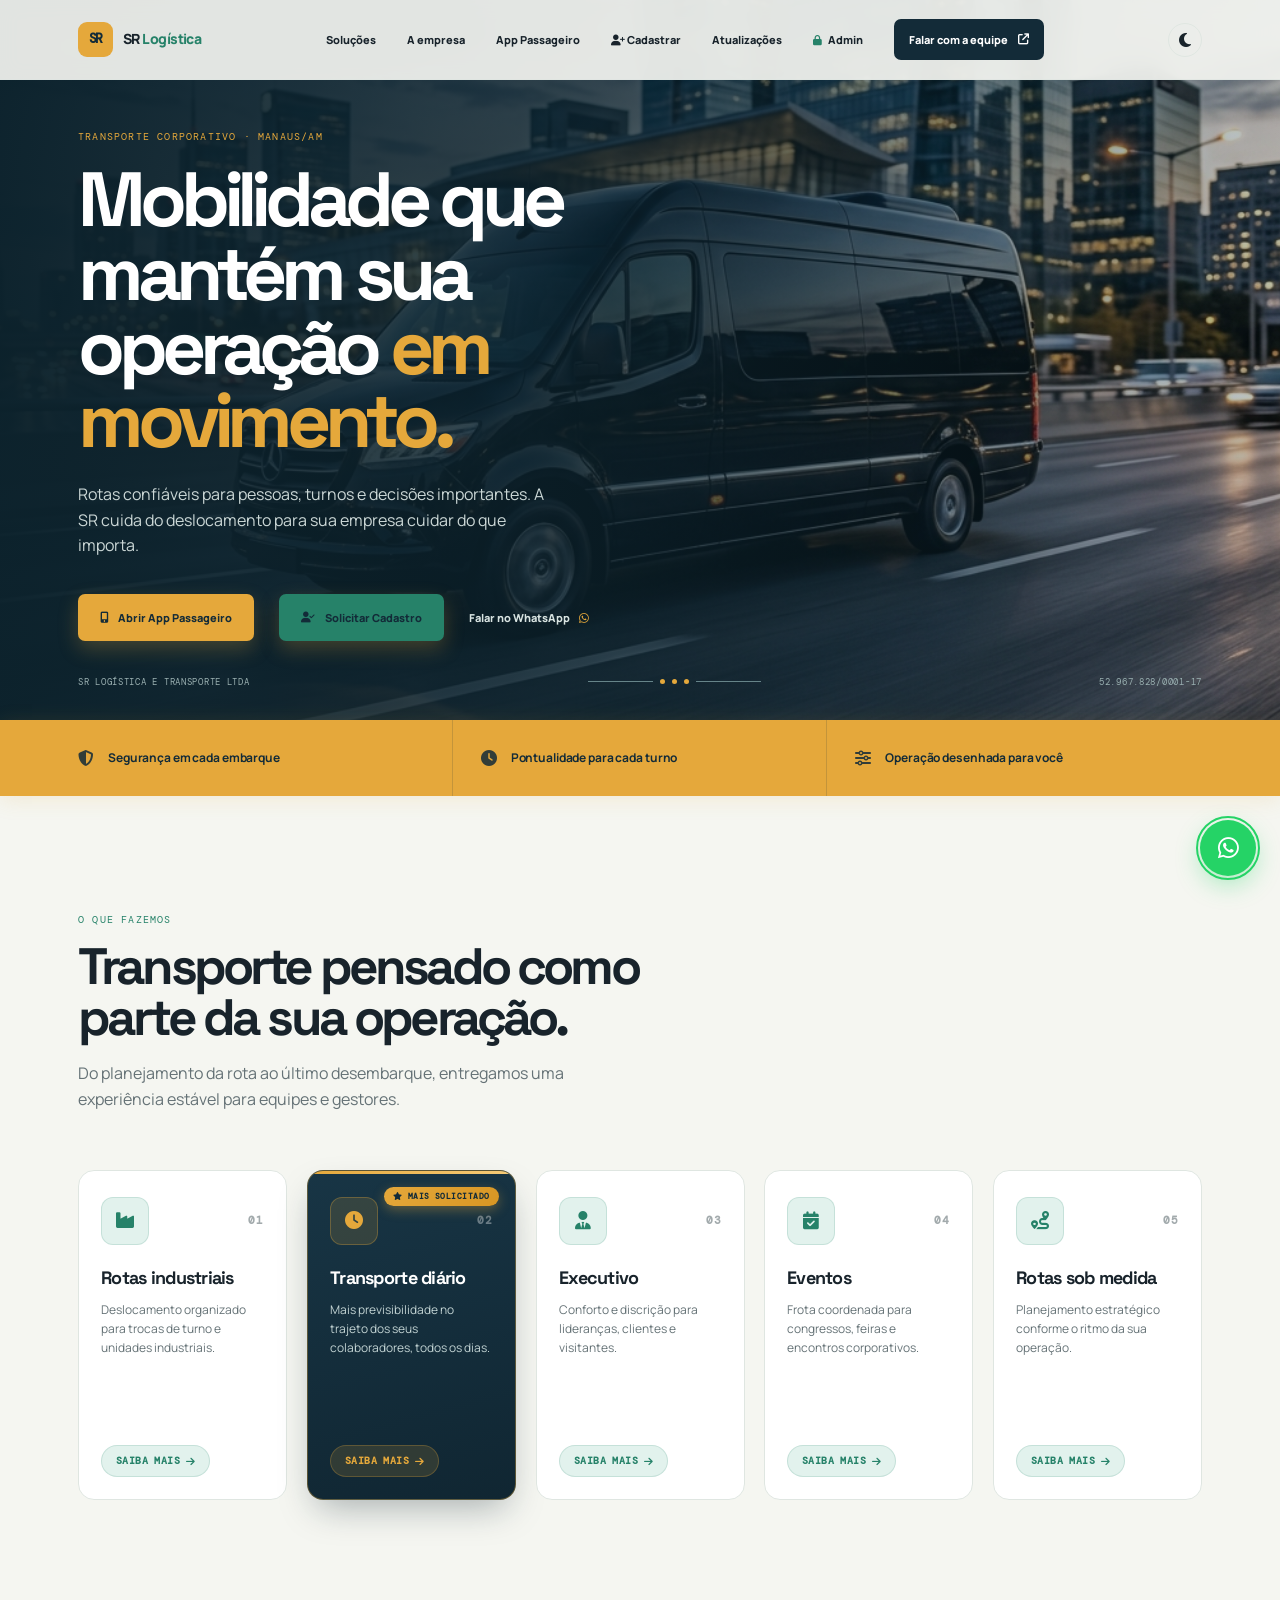
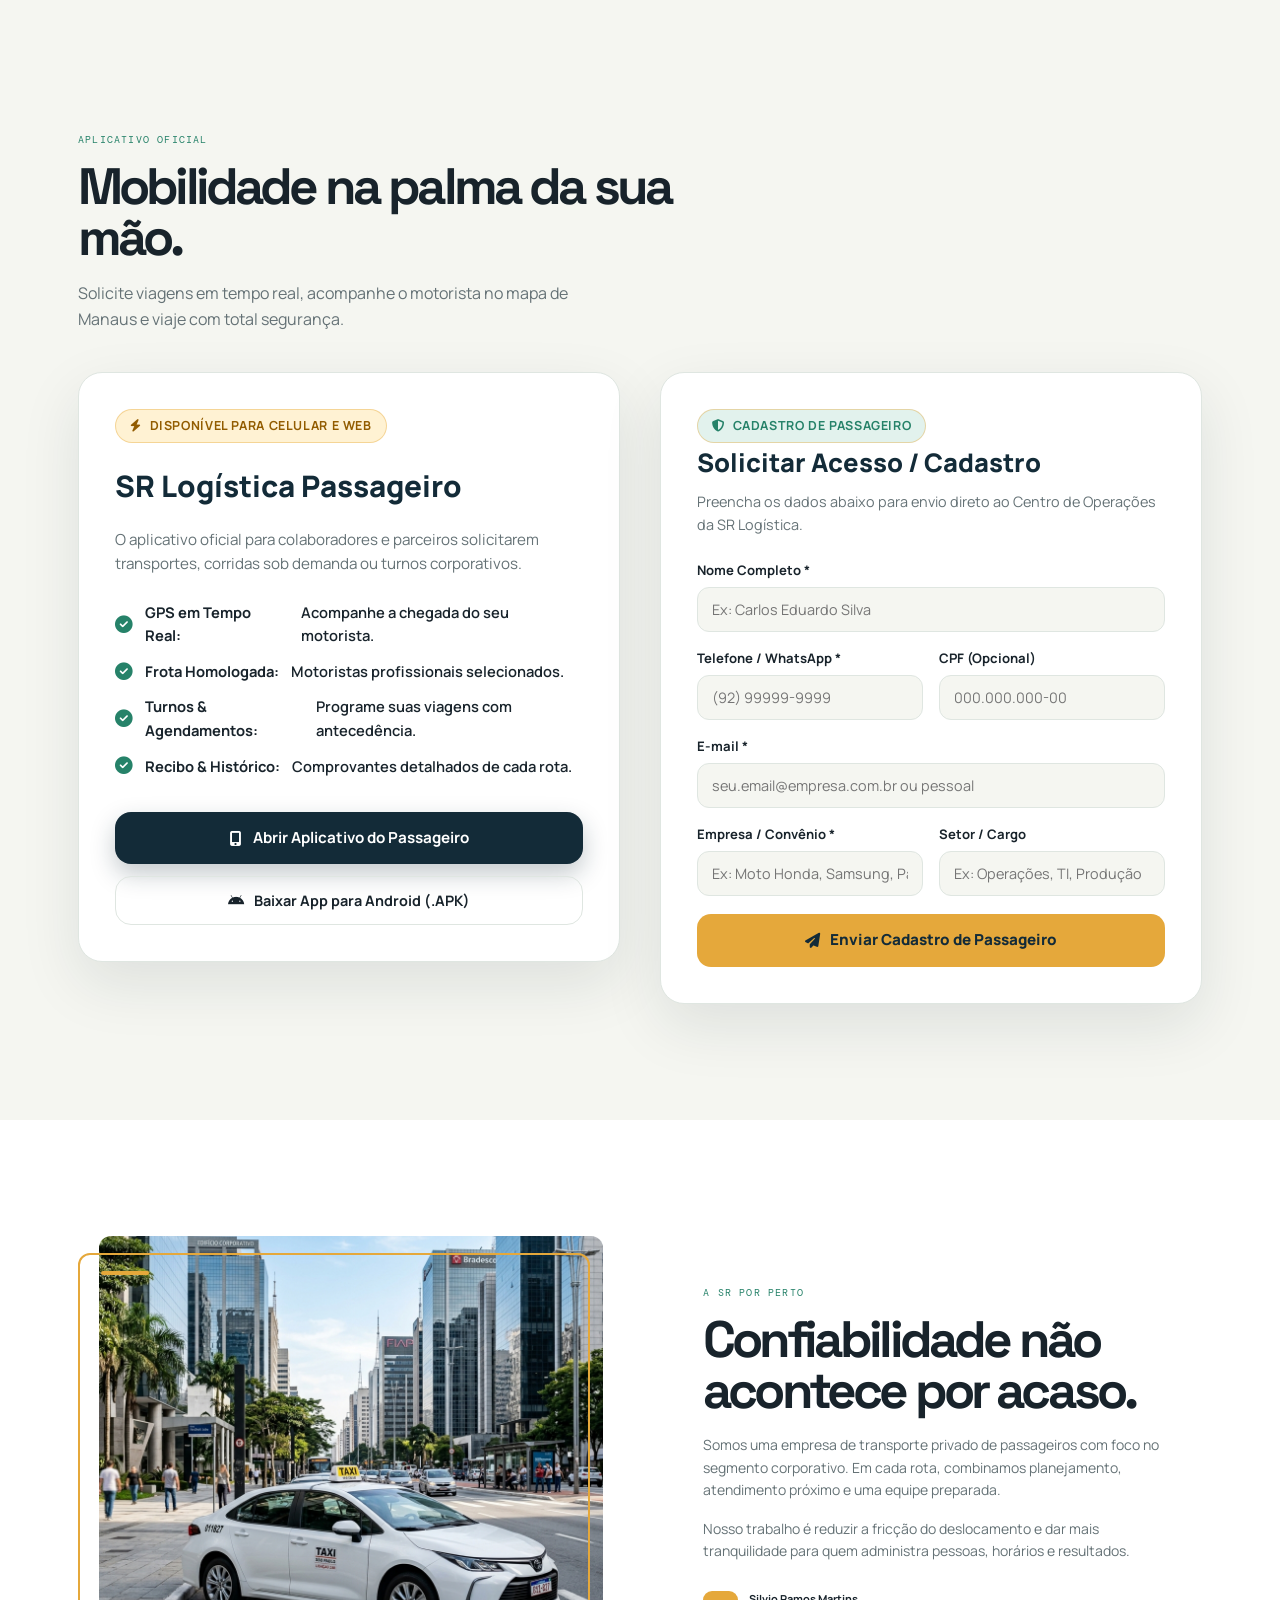
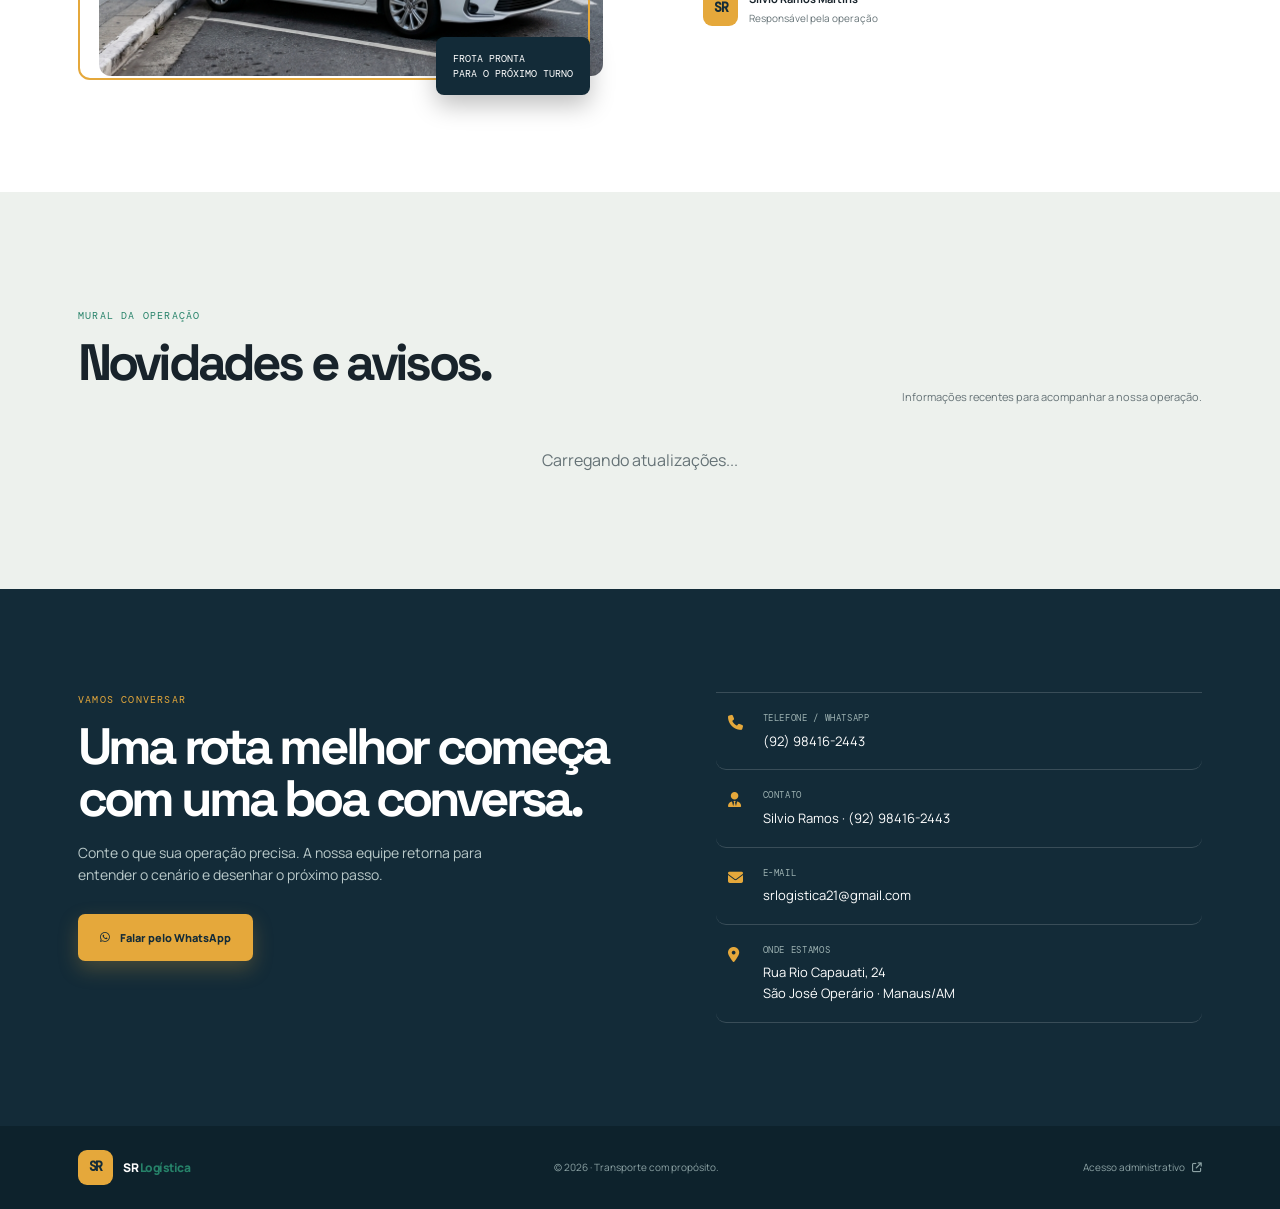
==== index.html @ ef28a261 "feat: adicionar secao de app do passageiro e salvar cadastros no Supabase" ====
<!DOCTYPE html>
<html lang="pt-BR">
<head>
    <meta charset="UTF-8">
    <meta name="viewport" content="width=device-width, initial-scale=1.0">
    <meta name="description" content="SR Logística e Transporte: mobilidade corporativa segura, pontual e sob medida em Manaus.">
    <title>SR Logística | Mobilidade que mantém sua operação em movimento</title>
    <link rel="preconnect" href="https://fonts.googleapis.com">
    <link rel="preconnect" href="https://fonts.gstatic.com" crossorigin>
    <link href="https://fonts.googleapis.com/css2?family=DM+Mono:wght@400;500&family=Manrope:wght@400;500;600;700;800&family=Space+Grotesk:wght@500;600;700&display=swap" rel="stylesheet">
    <link rel="stylesheet" href="https://cdnjs.cloudflare.com/ajax/libs/font-awesome/6.4.0/css/all.min.css">
    <link rel="stylesheet" href="style.css">
</head>
<body>
    <nav class="navbar" aria-label="Navegação principal">
        <div class="container nav-container">
            <a class="logo" href="#inicio" aria-label="SR Logística, início"><span class="brand-mark">SR</span><span>SR <em>Logística</em></span></a>
            <div class="nav-links" id="nav-links">
                <a href="#solucoes">Soluções</a>
                <a href="#empresa">A empresa</a>
                <a href="#app-passageiro">App Passageiro</a>
                <a href="#cadastro-passageiro" class="highlight-link"><i class="fas fa-user-plus"></i> Cadastrar</a>
                <a href="#novidades">Atualizações</a>
                <a href="admin.html" class="admin-link"><i class="fas fa-lock"></i> Admin</a>
                <a href="#contato" class="nav-cta">Falar com a equipe <i class="fas fa-arrow-up-right-from-square"></i></a>
            </div>
            <div class="nav-tools"><button id="theme-toggle" class="theme-toggle" type="button" aria-label="Ativar modo escuro" title="Alternar modo claro e escuro"><i class="fas fa-moon"></i></button><button class="nav-toggle" id="nav-toggle" aria-label="Abrir menu" aria-expanded="false"><i class="fas fa-bars"></i></button></div>
        </div>
    </nav>

    <main id="inicio">
        <section class="hero">
            <div class="hero-image"></div><div class="hero-shade"></div>
            <div class="container hero-content">
                <div class="hero-copy reveal">
                    <span class="eyebrow light">Transporte corporativo · Manaus/AM</span>
                    <h1>Mobilidade que mantém sua operação <i>em movimento.</i></h1>
                    <p>Rotas confiáveis para pessoas, turnos e decisões importantes. A SR cuida do deslocamento para sua empresa cuidar do que importa.</p>
                    <div class="hero-actions">
                        <a class="btn btn-primary" href="https://srlogpassageiro.vercel.app" target="_blank"><i class="fas fa-mobile-screen-button"></i> Abrir App Passageiro</a>
                        <a class="btn btn-primary" style="background:#268269;" href="#cadastro-passageiro"><i class="fas fa-user-check"></i> Solicitar Cadastro</a>
                        <a class="hero-text-link" href="https://wa.me/5592984162443" target="_blank">Falar no WhatsApp <i class="fab fa-whatsapp"></i></a>
                    </div>
                </div>
                <div class="hero-foot"><span>SR LOGÍSTICA E TRANSPORTE LTDA</span><span class="route-line"><i></i><i></i><i></i></span><span>52.967.828/0001-17</span></div>
            </div>
        </section>

        <section class="signal-strip">
            <div class="container signal-grid">
                <div class="signal-item"><i class="fas fa-shield-halved"></i> <strong>Segurança em cada embarque</strong></div>
                <div class="signal-item"><i class="fas fa-clock"></i> <strong>Pontualidade para cada turno</strong></div>
                <div class="signal-item"><i class="fas fa-sliders"></i> <strong>Operação desenhada para você</strong></div>
            </div>
        </section>

        <section id="solucoes" class="section solutions-section">
            <div class="container">
                <div class="section-heading reveal">
                    <span class="eyebrow">O que fazemos</span>
                    <h2>Transporte pensado como parte da sua operação.</h2>
                    <p>Do planejamento da rota ao último desembarque, entregamos uma experiência estável para equipes e gestores.</p>
                </div>
                <div class="solutions-grid">
                    <article class="solution-card reveal">
                        <div class="card-glow"></div>
                        <div class="card-header-icon">
                            <div class="icon-bubble"><i class="fas fa-industry"></i></div>
                            <span class="card-index">01</span>
                        </div>
                        <h3>Rotas industriais</h3>
                        <p>Deslocamento organizado para trocas de turno e unidades industriais.</p>
                        <a href="#contato" aria-label="Saiba mais sobre rotas industriais" class="card-action-btn">
                            <span>Saiba mais</span> <i class="fas fa-arrow-right"></i>
                        </a>
                    </article>

                    <article class="solution-card featured reveal">
                        <div class="card-glow"></div>
                        <span class="featured-badge"><i class="fas fa-star"></i> Mais Solicitado</span>
                        <div class="card-header-icon">
                            <div class="icon-bubble"><i class="fas fa-clock"></i></div>
                            <span class="card-index">02</span>
                        </div>
                        <h3>Transporte diário</h3>
                        <p>Mais previsibilidade no trajeto dos seus colaboradores, todos os dias.</p>
                        <a href="#contato" aria-label="Saiba mais sobre transporte diário" class="card-action-btn">
                            <span>Saiba mais</span> <i class="fas fa-arrow-right"></i>
                        </a>
                    </article>

                    <article class="solution-card reveal">
                        <div class="card-glow"></div>
                        <div class="card-header-icon">
                            <div class="icon-bubble"><i class="fas fa-user-tie"></i></div>
                            <span class="card-index">03</span>
                        </div>
                        <h3>Executivo</h3>
                        <p>Conforto e discrição para lideranças, clientes e visitantes.</p>
                        <a href="#contato" aria-label="Saiba mais sobre transporte executivo" class="card-action-btn">
                            <span>Saiba mais</span> <i class="fas fa-arrow-right"></i>
                        </a>
                    </article>

                    <article class="solution-card reveal">
                        <div class="card-glow"></div>
                        <div class="card-header-icon">
                            <div class="icon-bubble"><i class="fas fa-calendar-check"></i></div>
                            <span class="card-index">04</span>
                        </div>
                        <h3>Eventos</h3>
                        <p>Frota coordenada para congressos, feiras e encontros corporativos.</p>
                        <a href="#contato" aria-label="Saiba mais sobre transporte para eventos" class="card-action-btn">
                            <span>Saiba mais</span> <i class="fas fa-arrow-right"></i>
                        </a>
                    </article>

                    <article class="solution-card reveal">
                        <div class="card-glow"></div>
                        <div class="card-header-icon">
                            <div class="icon-bubble"><i class="fas fa-route"></i></div>
                            <span class="card-index">05</span>
                        </div>
                        <h3>Rotas sob medida</h3>
                        <p>Planejamento estratégico conforme o ritmo da sua operação.</p>
                        <a href="#contato" aria-label="Saiba mais sobre rotas sob medida" class="card-action-btn">
                            <span>Saiba mais</span> <i class="fas fa-arrow-right"></i>
                        </a>
                    </article>
                </div>
            </div>
        </section>

        <!-- Seção App do Passageiro & Cadastro de Usuários -->
        <section id="app-passageiro" class="section app-section">
            <div class="container">
                <div class="section-heading reveal">
                    <span class="eyebrow">Aplicativo Oficial</span>
                    <h2>Mobilidade na palma da sua mão.</h2>
                    <p>Solicite viagens em tempo real, acompanhe o motorista no mapa de Manaus e viaje com total segurança.</p>
                </div>

                <div class="app-grid">
                    <!-- Card de Informações e Download -->
                    <div class="app-info-card reveal">
                        <span class="app-badge-tag"><i class="fas fa-bolt"></i> Disponível para Celular e Web</span>
                        <h3>SR Logística Passageiro</h3>
                        <p>O aplicativo oficial para colaboradores e parceiros solicitarem transportes, corridas sob demanda ou turnos corporativos.</p>
                        
                        <ul class="app-features-list">
                            <li><i class="fas fa-circle-check"></i> <strong>GPS em Tempo Real:</strong> Acompanhe a chegada do seu motorista.</li>
                            <li><i class="fas fa-circle-check"></i> <strong>Frota Homologada:</strong> Motoristas profissionais selecionados.</li>
                            <li><i class="fas fa-circle-check"></i> <strong>Turnos & Agendamentos:</strong> Programe suas viagens com antecedência.</li>
                            <li><i class="fas fa-circle-check"></i> <strong>Recibo & Histórico:</strong> Comprovantes detalhados de cada rota.</li>
                        </ul>

                        <div class="app-buttons-group">
                            <a href="https://srlogpassageiro.vercel.app" target="_blank" class="btn-app-main">
                                <i class="fas fa-mobile-screen-button"></i> Abrir Aplicativo do Passageiro
                            </a>
                            <a href="https://srlogpassageiro.vercel.app/sr-passageiro.apk" class="btn-app-outline">
                                <i class="fab fa-android"></i> Baixar App para Android (.APK)
                            </a>
                        </div>
                    </div>

                    <!-- Card de Formulário de Cadastro de Passageiro -->
                    <div id="cadastro-passageiro" class="pass-form-card reveal">
                        <div class="pass-form-header">
                            <span class="app-badge-tag" style="background:var(--green-soft); color:var(--green);"><i class="fas fa-shield-halved"></i> Cadastro de Passageiro</span>
                            <h3>Solicitar Acesso / Cadastro</h3>
                            <p>Preencha os dados abaixo para envio direto ao Centro de Operações da SR Logística.</p>
                        </div>

                        <form id="passenger-register-form">
                            <div class="form-grid">
                                <div class="form-group full-width">
                                    <label for="pass-nome">Nome Completo *</label>
                                    <input type="text" id="pass-nome" required placeholder="Ex: Carlos Eduardo Silva">
                                </div>

                                <div class="form-group">
                                    <label for="pass-telefone">Telefone / WhatsApp *</label>
                                    <input type="tel" id="pass-telefone" required placeholder="(92) 99999-9999">
                                </div>

                                <div class="form-group">
                                    <label for="pass-cpf">CPF (Opcional)</label>
                                    <input type="text" id="pass-cpf" placeholder="000.000.000-00">
                                </div>

                                <div class="form-group full-width">
                                    <label for="pass-email">E-mail *</label>
                                    <input type="email" id="pass-email" required placeholder="seu.email@empresa.com.br ou pessoal">
                                </div>

                                <div class="form-group">
                                    <label for="pass-empresa">Empresa / Convênio *</label>
                                    <input type="text" id="pass-empresa" required placeholder="Ex: Moto Honda, Samsung, Particular">
                                </div>

                                <div class="form-group">
                                    <label for="pass-setor">Setor / Cargo</label>
                                    <input type="text" id="pass-setor" placeholder="Ex: Operações, TI, Produção">
                                </div>
                            </div>

                            <button type="submit" id="btn-pass-submit" class="btn-submit-pass">
                                <i class="fas fa-paper-plane"></i> Enviar Cadastro de Passageiro
                            </button>

                            <div id="pass-form-feedback" class="pass-feedback"></div>
                        </form>
                    </div>
                </div>
            </div>
        </section>

        <section id="empresa" class="section company-section"><div class="container company-grid"><div class="company-visual reveal"><img src="assets/img/sobre_taxi.png" alt="Veículo da SR Logística preparado para transporte corporativo"><span class="visual-label">Frota pronta<br>para o próximo turno</span><div class="visual-rule"></div></div><div class="company-copy reveal"><span class="eyebrow">A SR por perto</span><h2>Confiabilidade não acontece por acaso.</h2><p>Somos uma empresa de transporte privado de passageiros com foco no segmento corporativo. Em cada rota, combinamos planejamento, atendimento próximo e uma equipe preparada.</p><p>Nosso trabalho é reduzir a fricção do deslocamento e dar mais tranquilidade para quem administra pessoas, horários e resultados.</p><div class="company-signature"><span class="brand-mark">SR</span><span><strong>Silvio Ramos Martins</strong><small>Responsável pela operação</small></span></div></div></div></section>

        <section id="novidades" class="section updates-section"><div class="container"><div class="section-heading compact reveal"><div><span class="eyebrow">Mural da operação</span><h2>Novidades e avisos.</h2></div><p>Informações recentes para acompanhar a nossa operação.</p></div><div id="posts-feed" class="posts-grid"><p class="loading-text">Carregando atualizações...</p></div></div></section>

        <section id="contato" class="contact-section"><div class="container contact-grid"><div class="contact-copy reveal"><span class="eyebrow light">Vamos conversar</span><h2>Uma rota melhor começa com uma boa conversa.</h2><p>Conte o que sua operação precisa. A nossa equipe retorna para entender o cenário e desenhar o próximo passo.</p><a class="btn btn-primary" href="https://wa.me/5592984162443" target="_blank"><i class="fab fa-whatsapp"></i> Falar pelo WhatsApp</a></div><div class="contact-details reveal"><div class="detail-row"><i class="fas fa-phone"></i><div><span>Telefone / WhatsApp</span><a href="tel:+5592984162443">(92) 98416-2443</a></div></div><div class="detail-row"><i class="fas fa-user-tie"></i><div><span>Contato</span><a href="https://wa.me/5592984162443" target="_blank">Silvio Ramos · (92) 98416-2443</a></div></div><div class="detail-row"><i class="fas fa-envelope"></i><div><span>E-mail</span><a href="mailto:srlogistica21@gmail.com">srlogistica21@gmail.com</a></div></div><div class="detail-row"><i class="fas fa-location-dot"></i><div><span>Onde estamos</span><p>Rua Rio Capauati, 24<br>São José Operário · Manaus/AM</p></div></div></div></div></section>
    </main>
    <footer><div class="container footer-inner"><a class="logo" href="#inicio"><span class="brand-mark">SR</span><span>SR <em>Logística</em></span></a><span>© 2026 · Transporte com propósito.</span><a href="admin.html">Acesso administrativo <i class="fas fa-arrow-up-right-from-square"></i></a></div></footer>

    <div id="promo-modal" class="modal-overlay hidden" role="dialog" aria-modal="true" aria-labelledby="modal-title"><div class="modal-content"><button id="close-modal" class="close-modal" aria-label="Fechar aviso"><i class="fas fa-xmark"></i></button><span id="modal-badge" class="post-badge">AVISO</span><img id="modal-image" src="" alt="" class="hidden"><h2 id="modal-title">Atualização</h2><p id="modal-text"></p><a class="btn btn-primary" href="https://wa.me/5592984162443" target="_blank"><i class="fab fa-whatsapp"></i> Falar com a equipe</a></div></div>
    <a class="whatsapp-float" href="https://wa.me/5592984162443" target="_blank" aria-label="Falar conosco no WhatsApp"><i class="fab fa-whatsapp"></i></a>
    <script src="https://cdn.jsdelivr.net/npm/@supabase/supabase-js@2"></script>
    <script src="supabase-config.js"></script>
    <script src="script.js"></script>
</body>
</html>
---- style.css ----
:root {
  --ink: #18232b;
  --muted: #657276;
  --navy: #132b38;
  --navy-2: #204352;
  --paper: #f5f6f1;
  --white: #ffffff;
  --line: #dfe6e1;
  --amber: #e5a83b;
  --amber-soft: #fff2d3;
  --green: #268269;
  --green-soft: #e2f2ed;
  --nav-bg: rgba(245, 246, 241, 0.92);
  --nav-border: rgba(223, 230, 225, 0.7);
  --updates-bg: #edf1ed;
  --shadow: 0 22px 60px rgba(20, 42, 52, 0.1);
  --ease: cubic-bezier(0.16, 1, 0.3, 1);
}

body.dark-mode {
  --ink: #edf3ee;
  --muted: #a4b7b4;
  --navy: #132b38;
  --navy-2: #204352;
  --paper: #0c1b22;
  --white: #142a34;
  --line: #22424e;
  --amber: #e5a83b;
  --amber-soft: #382d16;
  --green: #3ec7a2;
  --green-soft: #19443c;
  --nav-bg: rgba(12, 27, 34, 0.94);
  --nav-border: rgba(34, 66, 78, 0.7);
  --updates-bg: #09151b;
  --shadow: 0 22px 60px rgba(0, 0, 0, 0.4);
}

* {
  box-sizing: border-box;
  margin: 0;
  padding: 0;
}

html {
  scroll-behavior: smooth;
}

body {
  background: var(--paper);
  color: var(--ink);
  font-family: 'Manrope', sans-serif;
  line-height: 1.6;
  overflow-x: hidden;
  transition: background-color 0.3s var(--ease), color 0.3s var(--ease);
}

a {
  color: inherit;
  text-decoration: none;
}

button {
  font: inherit;
  cursor: pointer;
}

:focus-visible {
  outline: 3px solid rgba(229, 168, 59, 0.75);
  outline-offset: 4px;
}

.container {
  margin: auto;
  max-width: 1180px;
  padding: 0 28px;
  width: 100%;
}

.brand-mark {
  align-items: center;
  background: var(--amber);
  border-radius: 9px;
  color: #132b38;
  display: inline-flex;
  font-family: 'DM Mono', monospace;
  font-size: 13px;
  font-weight: 700;
  height: 35px;
  justify-content: center;
  letter-spacing: -0.1em;
  width: 35px;
  transition: transform 0.3s var(--ease);
}

.logo:hover .brand-mark {
  transform: rotate(-6deg) scale(1.05);
}

.logo {
  align-items: center;
  color: var(--ink);
  display: inline-flex;
  font-size: 14px;
  font-weight: 800;
  gap: 10px;
  letter-spacing: -0.04em;
  transition: color 0.2s;
}

.logo em {
  color: var(--green);
  font-style: normal;
  transition: color 0.2s;
}

.eyebrow {
  color: var(--green);
  display: block;
  font-family: 'DM Mono', monospace;
  font-size: 10px;
  letter-spacing: 0.12em;
  text-transform: uppercase;
  transition: color 0.2s;
}

.eyebrow.light {
  color: var(--amber);
}

/* Navbar */
.navbar {
  background: var(--nav-bg);
  border-bottom: 1px solid var(--nav-border);
  position: absolute;
  top: 0;
  width: 100%;
  z-index: 5;
  backdrop-filter: blur(10px);
  -webkit-backdrop-filter: blur(10px);
  transition: background-color 0.3s var(--ease), border-color 0.3s var(--ease);
}

.nav-container {
  align-items: center;
  display: flex;
  height: 79px;
  justify-content: space-between;
}

.nav-links {
  align-items: center;
  display: flex;
  gap: 31px;
}

.nav-links > a {
  color: var(--ink);
  font-size: 11px;
  font-weight: 800;
  position: relative;
  transition: color 0.2s;
}

.nav-links > a:not(.nav-cta)::after {
  content: '';
  position: absolute;
  bottom: -4px;
  left: 0;
  width: 0;
  height: 2px;
  background: var(--green);
  transition: width 0.25s var(--ease);
}

.nav-links > a:not(.nav-cta):hover::after {
  width: 100%;
}

.nav-links > a:not(.nav-cta):hover {
  color: var(--green);
}

.admin-link {
  align-items: center;
  display: inline-flex;
  gap: 6px;
}

.admin-link i {
  color: var(--green);
  font-size: 10px;
  transition: transform 0.2s;
}

.admin-link:hover i {
  transform: scale(1.2);
}

.nav-cta {
  align-items: center;
  background: var(--navy);
  border-radius: 7px;
  color: #ffffff !important;
  display: inline-flex;
  gap: 10px;
  padding: 12px 15px;
  transition: background-color 0.25s, transform 0.25s var(--ease), box-shadow 0.25s;
}

body.dark-mode .nav-cta {
  background: var(--navy-2);
}

.nav-cta:hover {
  background: var(--green) !important;
  transform: translateY(-2px);
  box-shadow: 0 6px 18px rgba(38, 130, 105, 0.3);
}

.nav-tools {
  align-items: center;
  display: flex;
  gap: 12px;
}

.theme-toggle {
  align-items: center;
  background: transparent;
  border: 1px solid var(--line);
  border-radius: 50%;
  color: var(--ink);
  display: inline-flex;
  height: 34px;
  justify-content: center;
  width: 34px;
  transition: border-color 0.2s, color 0.2s, background-color 0.2s, transform 0.3s var(--ease);
}

.theme-toggle:hover {
  border-color: var(--amber);
  color: var(--amber);
  transform: rotate(20deg) scale(1.08);
}

.nav-toggle {
  background: none;
  border: 0;
  color: var(--ink);
  display: none;
  font-size: 18px;
}

/* Hero */
.hero {
  background: var(--navy);
  color: white;
  min-height: 720px;
  overflow: hidden;
  position: relative;
}

.hero-image {
  background: url('assets/img/hero.png') center/cover no-repeat;
  inset: 0;
  opacity: 0.85;
  position: absolute;
  transform: scale(1.02);
  transition: transform 7s ease-out;
}

.hero:hover .hero-image {
  transform: scale(1.05);
}

.hero-shade {
  background: linear-gradient(90deg, rgba(12, 34, 44, 0.98) 0%, rgba(12, 34, 44, 0.78) 43%, rgba(12, 34, 44, 0.13) 100%);
  inset: 0;
  position: absolute;
}

.hero-content {
  display: flex;
  flex-direction: column;
  height: 720px;
  justify-content: center;
  position: relative;
  z-index: 1;
}

.hero-copy {
  max-width: 635px;
  padding-top: 50px;
}

.hero h1 {
  font-family: 'Space Grotesk', sans-serif;
  font-size: clamp(3.25rem, 6vw, 5.55rem);
  letter-spacing: -0.08em;
  line-height: 0.96;
  margin: 18px 0 24px;
}

.hero h1 i {
  color: var(--amber);
  font-style: normal;
}

.hero p {
  color: #cbd7d6;
  font-size: 16px;
  max-width: 470px;
}

.hero-actions {
  align-items: center;
  display: flex;
  gap: 25px;
  margin-top: 35px;
}

.btn {
  align-items: center;
  border: 0;
  border-radius: 7px;
  display: inline-flex;
  font-size: 11px;
  font-weight: 800;
  gap: 10px;
  justify-content: center;
  min-height: 47px;
  padding: 0 22px;
  position: relative;
  overflow: hidden;
  transition: transform 0.25s var(--ease), background-color 0.25s, box-shadow 0.25s;
}

.btn:hover {
  transform: translateY(-3px);
}

.btn-primary {
  background: var(--amber);
  color: #132b38;
  box-shadow: 0 8px 20px rgba(229, 168, 59, 0.25);
}

.btn-primary:hover {
  background: #f1b64d;
  box-shadow: 0 12px 26px rgba(229, 168, 59, 0.4);
}

.hero-text-link {
  color: #d8e3e1;
  font-size: 11px;
  font-weight: 800;
  transition: color 0.2s, transform 0.2s;
}

.hero-text-link:hover {
  color: #ffffff;
  transform: translateY(-1px);
}

.hero-text-link i {
  color: var(--amber);
  margin-left: 7px;
  transition: transform 0.25s var(--ease);
}

.hero-text-link:hover i {
  transform: translateY(3px);
}

.hero-foot {
  align-items: center;
  bottom: 31px;
  color: #9ab0b1;
  display: flex;
  font-family: 'DM Mono', monospace;
  font-size: 9px;
  justify-content: space-between;
  left: 28px;
  letter-spacing: 0.08em;
  position: absolute;
  right: 28px;
}

.route-line {
  align-items: center;
  display: flex;
  gap: 7px;
  margin: 0 20px;
}

.route-line::before,
.route-line::after {
  background: #668489;
  content: '';
  height: 1px;
  width: 65px;
}

.route-line i {
  background: var(--amber);
  border-radius: 50%;
  height: 5px;
  width: 5px;
  animation: pulseDot 2s infinite ease-in-out;
}

.route-line i:nth-child(2) { animation-delay: 0.3s; }
.route-line i:nth-child(3) { animation-delay: 0.6s; }

@keyframes pulseDot {
  0%, 100% { transform: scale(1); opacity: 0.6; }
  50% { transform: scale(1.6); opacity: 1; }
}

/* Signal Strip */
.signal-strip {
  background: var(--amber);
  color: #132b38;
  box-shadow: 0 4px 20px rgba(229, 168, 59, 0.15);
  position: relative;
  z-index: 2;
}

.signal-grid {
  display: grid;
  grid-template-columns: repeat(3, 1fr);
}

.signal-item {
  align-items: center;
  border-right: 1px solid rgba(19, 43, 56, 0.16);
  display: flex;
  gap: 14px;
  min-height: 76px;
  padding: 0 28px;
  transition: transform 0.3s var(--ease);
}

.signal-item:first-child {
  padding-left: 0;
}

.signal-item:last-child {
  border: 0;
}

.signal-item i {
  font-size: 16px;
  opacity: 0.85;
  transition: transform 0.3s cubic-bezier(0.34, 1.56, 0.64, 1);
}

.signal-item:hover {
  transform: translateY(-2px);
}

.signal-item:hover i {
  transform: scale(1.25) rotate(-6deg);
}

.signal-item strong {
  font-size: 12px;
  letter-spacing: -0.01em;
}

/* Common Section */
.section {
  padding: 116px 0;
}

.section-heading {
  max-width: 670px;
}

.section-heading h2,
.company-copy h2,
.contact-copy h2 {
  color: var(--ink);
  font-family: 'Space Grotesk', sans-serif;
  font-size: clamp(2.2rem, 4vw, 3.45rem);
  letter-spacing: -0.075em;
  line-height: 1;
  margin: 13px 0 18px;
}

.section-heading p {
  color: var(--muted);
  max-width: 520px;
}

/* Solutions Grid & Cards */
.solutions-section {
  background: var(--paper);
  position: relative;
  transition: background-color 0.3s var(--ease);
}

.solutions-grid {
  display: grid;
  gap: 20px;
  grid-template-columns: repeat(5, 1fr);
  margin-top: 57px;
  perspective: 1200px;
}

.solution-card {
  background: var(--white);
  border: 1px solid var(--line);
  border-radius: 16px;
  display: flex;
  flex-direction: column;
  min-height: 330px;
  padding: 26px 22px 22px;
  position: relative;
  overflow: hidden;
  isolation: isolate;
  transition: transform 0.4s cubic-bezier(0.16, 1, 0.3, 1),
              box-shadow 0.4s cubic-bezier(0.16, 1, 0.3, 1),
              border-color 0.3s var(--ease),
              background-color 0.3s var(--ease);
  will-change: transform;
}

/* Dynamic Cursor Glow */
.card-glow {
  background: radial-gradient(400px circle at var(--mouse-x, 50%) var(--mouse-y, 50%), rgba(38, 130, 105, 0.12), transparent 60%);
  border-radius: inherit;
  inset: -1px;
  opacity: 0;
  pointer-events: none;
  position: absolute;
  transition: opacity 0.4s var(--ease);
  z-index: 0;
}

body.dark-mode .card-glow {
  background: radial-gradient(400px circle at var(--mouse-x, 50%) var(--mouse-y, 50%), rgba(62, 199, 162, 0.18), transparent 60%);
}

.solution-card:hover .card-glow {
  opacity: 1;
}

/* Card Top Accent Line */
.solution-card::before {
  background: linear-gradient(90deg, var(--green), var(--amber));
  content: '';
  height: 3px;
  left: 0;
  opacity: 0;
  position: absolute;
  right: 0;
  top: 0;
  transform: scaleX(0.4);
  transform-origin: left center;
  transition: opacity 0.35s var(--ease), transform 0.35s var(--ease);
  z-index: 2;
}

.solution-card:hover::before {
  opacity: 1;
  transform: scaleX(1);
}

/* Card Hover Elevation */
.solution-card:hover {
  border-color: rgba(38, 130, 105, 0.35);
  box-shadow: 0 22px 45px -12px rgba(19, 43, 56, 0.15), 0 0 0 1px rgba(38, 130, 105, 0.15);
  transform: translateY(-10px) scale(1.015);
}

body.dark-mode .solution-card:hover {
  border-color: rgba(62, 199, 162, 0.4);
  box-shadow: 0 24px 50px -10px rgba(0, 0, 0, 0.55), 0 0 0 1px rgba(62, 199, 162, 0.25);
}

/* Featured Card */
.solution-card.featured {
  background: linear-gradient(165deg, #183545 0%, #102632 100%);
  border-color: rgba(229, 168, 59, 0.35);
  box-shadow: 0 16px 36px -10px rgba(16, 38, 50, 0.35);
  color: white;
}

body.dark-mode .solution-card.featured {
  background: linear-gradient(165deg, #193848 0%, #0d212b 100%);
  border-color: rgba(229, 168, 59, 0.45);
}

.solution-card.featured::before {
  background: linear-gradient(90deg, var(--amber), #f6cb78);
  opacity: 1;
  transform: scaleX(1);
}

.solution-card.featured:hover {
  border-color: var(--amber);
  box-shadow: 0 26px 55px -10px rgba(0, 0, 0, 0.5), 0 0 20px rgba(229, 168, 59, 0.2);
  transform: translateY(-12px) scale(1.02);
}

/* Featured Badge */
.featured-badge {
  align-items: center;
  animation: badgeGlow 2.5s ease-in-out infinite alternate;
  background: linear-gradient(135deg, var(--amber) 0%, #d89623 100%);
  border-radius: 20px;
  box-shadow: 0 4px 12px rgba(229, 168, 59, 0.35);
  color: #132b38;
  display: inline-flex;
  font-family: 'DM Mono', monospace;
  font-size: 8px;
  font-weight: 700;
  gap: 5px;
  letter-spacing: 0.06em;
  padding: 3px 9px;
  position: absolute;
  right: 16px;
  text-transform: uppercase;
  top: 16px;
  z-index: 2;
}

@keyframes badgeGlow {
  0% { box-shadow: 0 3px 10px rgba(229, 168, 59, 0.25); }
  100% { box-shadow: 0 6px 18px rgba(229, 168, 59, 0.55); }
}

/* Card Header & Icon */
.card-header-icon {
  align-items: center;
  display: flex;
  justify-content: space-between;
  margin-bottom: 22px;
  position: relative;
  z-index: 1;
}

.icon-bubble {
  align-items: center;
  background: var(--green-soft);
  border: 1px solid rgba(38, 130, 105, 0.15);
  border-radius: 12px;
  color: var(--green);
  display: inline-flex;
  font-size: 18px;
  height: 48px;
  justify-content: center;
  transition: transform 0.4s cubic-bezier(0.34, 1.56, 0.64, 1), background-color 0.3s, color 0.3s, box-shadow 0.3s;
  width: 48px;
}

.solution-card:hover .icon-bubble {
  background: var(--green);
  box-shadow: 0 8px 20px rgba(38, 130, 105, 0.3);
  color: #ffffff;
  transform: translateY(-4px) scale(1.08) rotate(4deg);
}

.solution-card.featured .icon-bubble {
  background: rgba(229, 168, 59, 0.15);
  border-color: rgba(229, 168, 59, 0.3);
  color: var(--amber);
}

.solution-card.featured:hover .icon-bubble {
  background: var(--amber);
  box-shadow: 0 8px 22px rgba(229, 168, 59, 0.4);
  color: #132b38;
  transform: translateY(-4px) scale(1.08) rotate(-4deg);
}

.card-index {
  color: var(--muted);
  font-family: 'DM Mono', monospace;
  font-size: 11px;
  font-weight: 600;
  letter-spacing: 0.08em;
  opacity: 0.6;
  transition: opacity 0.3s, color 0.3s;
}

.solution-card:hover .card-index {
  color: var(--green);
  opacity: 1;
}

.solution-card.featured .card-index {
  color: rgba(255, 255, 255, 0.6);
}

.solution-card.featured:hover .card-index {
  color: var(--amber);
}

/* Card Typography */
.solution-card h3 {
  color: var(--ink);
  font-family: 'Space Grotesk', sans-serif;
  font-size: 18px;
  font-weight: 700;
  letter-spacing: -0.04em;
  line-height: 1.25;
  position: relative;
  transition: color 0.3s;
  z-index: 1;
}

.solution-card.featured h3 {
  color: #ffffff;
}

.solution-card:hover h3 {
  color: var(--green);
}

.solution-card.featured:hover h3 {
  color: var(--amber);
}

.solution-card p {
  color: var(--muted);
  font-size: 12px;
  line-height: 1.6;
  margin-bottom: 24px;
  margin-top: 10px;
  position: relative;
  z-index: 1;
}

.solution-card.featured p {
  color: #c2d3d3;
}

/* Card Action Button */
.card-action-btn {
  align-items: center;
  background: var(--green-soft);
  border: 1px solid rgba(38, 130, 105, 0.15);
  border-radius: 24px;
  color: var(--green);
  display: inline-flex;
  font-size: 10px;
  font-weight: 800;
  gap: 6px;
  height: 32px;
  justify-content: center;
  margin-top: auto;
  padding: 0 14px;
  position: relative;
  transition: background-color 0.3s var(--ease),
              color 0.3s var(--ease),
              transform 0.3s var(--ease),
              box-shadow 0.3s var(--ease),
              border-color 0.3s;
  width: fit-content;
  z-index: 1;
}

.card-action-btn span {
  font-family: 'DM Mono', monospace;
  letter-spacing: 0.04em;
  text-transform: uppercase;
}

.card-action-btn i {
  font-size: 10px;
  transition: transform 0.3s var(--ease);
}

.solution-card:hover .card-action-btn {
  background: var(--green);
  border-color: var(--green);
  box-shadow: 0 6px 16px rgba(38, 130, 105, 0.25);
  color: #ffffff;
  transform: translateX(4px);
}

.solution-card:hover .card-action-btn i {
  transform: translateX(3px);
}

.solution-card.featured .card-action-btn {
  background: rgba(229, 168, 59, 0.15);
  border-color: rgba(229, 168, 59, 0.25);
  color: var(--amber);
}

.solution-card.featured:hover .card-action-btn {
  background: var(--amber);
  border-color: var(--amber);
  box-shadow: 0 6px 18px rgba(229, 168, 59, 0.35);
  color: #132b38;
}

/* Staggered entrance for solution cards */
.solutions-grid .solution-card:nth-child(1) { transition-delay: 0.04s; }
.solutions-grid .solution-card:nth-child(2) { transition-delay: 0.1s; }
.solutions-grid .solution-card:nth-child(3) { transition-delay: 0.16s; }
.solutions-grid .solution-card:nth-child(4) { transition-delay: 0.22s; }
.solutions-grid .solution-card:nth-child(5) { transition-delay: 0.28s; }

/* Company */
.company-section {
  background: var(--white);
  transition: background-color 0.3s var(--ease);
}

.company-grid {
  align-items: center;
  display: grid;
  gap: 100px;
  grid-template-columns: 1fr 0.95fr;
}

.company-visual {
  padding: 0 0 0 21px;
  position: relative;
  perspective: 1000px;
}

.company-visual img {
  border-radius: 12px;
  display: block;
  height: 440px;
  object-fit: cover;
  transition: transform 0.5s var(--ease), box-shadow 0.5s var(--ease);
  width: 100%;
}

.company-visual:hover img {
  box-shadow: 0 24px 50px -12px rgba(0, 0, 0, 0.25);
  transform: scale(1.02) translateY(-4px);
}

.company-visual::before {
  border: 2px solid var(--amber);
  border-radius: 12px;
  content: '';
  height: calc(100% - 17px);
  left: 0;
  position: absolute;
  top: 17px;
  transition: transform 0.5s var(--ease);
  width: calc(100% - 17px);
  z-index: 0;
}

.company-visual:hover::before {
  transform: translate(-5px, -5px);
}

.visual-label {
  background: var(--navy);
  border-radius: 8px;
  bottom: -19px;
  box-shadow: 0 10px 25px rgba(0, 0, 0, 0.25);
  color: white;
  font-family: 'DM Mono', monospace;
  font-size: 10px;
  line-height: 1.5;
  padding: 14px 17px;
  position: absolute;
  right: 13px;
  text-transform: uppercase;
  transition: transform 0.3s var(--ease);
}

.company-visual:hover .visual-label {
  transform: translateY(-3px);
}

body.dark-mode .visual-label {
  background: #08161d;
  border: 1px solid var(--line);
}

.visual-rule {
  background: var(--amber);
  border-radius: 2px;
  height: 4px;
  left: 23px;
  position: absolute;
  top: 35px;
  width: 48px;
}

.company-copy > p {
  color: var(--muted);
  font-size: 14px;
  margin-bottom: 16px;
  max-width: 480px;
}

.company-signature {
  align-items: center;
  display: flex;
  gap: 11px;
  margin-top: 28px;
}

.company-signature strong,
.company-signature small {
  display: block;
}

.company-signature strong {
  color: var(--ink);
  font-size: 11px;
}

.company-signature small {
  color: var(--muted);
  font-size: 10px;
  margin-top: 2px;
}

/* Updates */
.updates-section {
  background: var(--updates-bg);
  transition: background-color 0.3s var(--ease);
}

.section-heading.compact {
  align-items: end;
  display: flex;
  justify-content: space-between;
  max-width: none;
}

.section-heading.compact p {
  font-size: 11px;
}

.posts-grid {
  display: grid;
  gap: 18px;
  grid-template-columns: repeat(3, 1fr);
  margin-top: 42px;
}

.loading-text {
  color: var(--muted);
  grid-column: 1 / -1;
  text-align: center;
}

.post-card {
  background: var(--white);
  border: 1px solid var(--line);
  border-left: 4px solid var(--green);
  border-radius: 12px;
  min-height: 190px;
  padding: 24px;
  position: relative;
  overflow: hidden;
  transition: transform 0.35s cubic-bezier(0.16, 1, 0.3, 1),
              box-shadow 0.35s cubic-bezier(0.16, 1, 0.3, 1),
              border-color 0.3s var(--ease),
              background-color 0.3s var(--ease);
  will-change: transform;
}

.post-card:hover {
  box-shadow: 0 20px 40px -10px rgba(19, 43, 56, 0.12);
  transform: translateY(-8px) scale(1.01);
}

body.dark-mode .post-card:hover {
  box-shadow: 0 22px 45px -10px rgba(0, 0, 0, 0.5);
}

.post-card.promo-card {
  border-left-color: var(--amber);
}

.post-badge {
  align-items: center;
  color: var(--green);
  display: inline-flex;
  font-family: 'DM Mono', monospace;
  font-size: 9px;
  font-weight: 700;
  gap: 7px;
  letter-spacing: 0.1em;
  margin-bottom: 14px;
  text-transform: uppercase;
  transition: transform 0.3s var(--ease);
}

.post-badge i {
  transition: transform 0.3s cubic-bezier(0.34, 1.56, 0.64, 1);
}

.post-card:hover .post-badge i {
  transform: scale(1.25) rotate(-8deg);
}

.promo-card .post-badge {
  color: var(--amber);
}

.post-title {
  color: var(--ink);
  font-family: 'Space Grotesk', sans-serif;
  font-size: 18px;
  letter-spacing: -0.04em;
  line-height: 1.25;
  transition: color 0.3s;
}

.post-card:hover .post-title {
  color: var(--green);
}

.post-card.promo-card:hover .post-title {
  color: var(--amber);
}

.post-content {
  color: var(--muted);
  font-size: 12px;
  line-height: 1.6;
  margin-top: 8px;
}

.post-date {
  color: var(--muted);
  display: block;
  font-family: 'DM Mono', monospace;
  font-size: 9px;
  margin-top: 18px;
  opacity: 0.75;
}

/* Contact */
.contact-section {
  background: var(--navy);
  color: white;
  padding: 103px 0;
}

.contact-grid {
  display: grid;
  gap: 100px;
  grid-template-columns: 1.05fr 0.95fr;
}

.contact-copy h2 {
  color: white;
  max-width: 570px;
}

.contact-copy p {
  color: #b9c9c9;
  font-size: 14px;
  margin-bottom: 28px;
  max-width: 450px;
}

.contact-details {
  align-self: end;
  border-top: 1px solid rgba(255, 255, 255, 0.16);
}

.detail-row {
  align-items: flex-start;
  border-bottom: 1px solid rgba(255, 255, 255, 0.16);
  border-radius: 10px;
  display: flex;
  gap: 18px;
  padding: 18px 12px;
  transition: background-color 0.3s var(--ease), transform 0.3s var(--ease);
}

.detail-row:hover {
  background: rgba(255, 255, 255, 0.05);
  transform: translateX(8px);
}

.detail-row > i {
  color: var(--amber);
  font-size: 15px;
  padding-top: 4px;
  transition: transform 0.3s cubic-bezier(0.34, 1.56, 0.64, 1);
  width: 17px;
}

.detail-row:hover > i {
  transform: scale(1.25) rotate(-6deg);
}

.detail-row span {
  color: #9db2b2;
  display: block;
  font-family: 'DM Mono', monospace;
  font-size: 9px;
  letter-spacing: 0.07em;
  text-transform: uppercase;
}

.detail-row a,
.detail-row p {
  color: white;
  display: block;
  font-size: 13px;
  margin-top: 5px;
  transition: color 0.2s;
}

.detail-row a:hover {
  color: var(--amber);
}

/* Footer */
footer {
  background: #0d222c;
  color: #8ca2a4;
  font-size: 10px;
  padding: 24px 0;
}

.footer-inner {
  align-items: center;
  display: flex;
  justify-content: space-between;
}

.footer-inner .logo {
  color: white;
  font-size: 12px;
}

.footer-inner > a:last-child:hover {
  color: var(--amber);
}

.footer-inner > a:last-child i {
  margin-left: 5px;
}

.whatsapp-float {
  align-items: center;
  background: #25d366;
  border-radius: 50%;
  bottom: 24px;
  box-shadow: 0 9px 25px rgba(37, 211, 102, 0.35);
  color: white;
  display: flex;
  font-size: 24px;
  height: 56px;
  justify-content: center;
  position: fixed;
  right: 24px;
  transition: transform 0.3s cubic-bezier(0.34, 1.56, 0.64, 1), box-shadow 0.3s;
  width: 56px;
  z-index: 4;
}

.whatsapp-float::before {
  content: '';
  position: absolute;
  inset: -4px;
  border-radius: 50%;
  border: 2px solid #25d366;
  animation: pulseRing 2s cubic-bezier(0.215, 0.61, 0.355, 1) infinite;
  pointer-events: none;
}

@keyframes pulseRing {
  0% { transform: scale(0.9); opacity: 0.8; }
  70% { transform: scale(1.4); opacity: 0; }
  100% { transform: scale(1.4); opacity: 0; }
}

.whatsapp-float:hover {
  box-shadow: 0 14px 30px rgba(37, 211, 102, 0.5);
  transform: scale(1.12) rotate(6deg);
}

/* Modal */
.modal-overlay {
  align-items: center;
  background: rgba(12, 34, 44, 0.82);
  display: flex;
  inset: 0;
  justify-content: center;
  padding: 20px;
  position: fixed;
  z-index: 20;
}

.modal-overlay.hidden {
  display: none;
}

.modal-content {
  background: var(--white);
  border: 1px solid var(--line);
  border-radius: 16px;
  box-shadow: 0 25px 60px rgba(0, 0, 0, 0.35);
  max-height: 90vh;
  max-width: 440px;
  overflow: auto;
  padding: 35px;
  position: relative;
  width: 100%;
}

.close-modal {
  background: var(--paper);
  border: 0;
  border-radius: 50%;
  color: var(--ink);
  height: 32px;
  position: absolute;
  right: 15px;
  top: 15px;
  width: 32px;
  transition: color 0.2s, background 0.2s, transform 0.2s;
}

.close-modal:hover {
  color: var(--amber);
  transform: scale(1.1);
}

.modal-content img {
  border-radius: 8px;
  display: block;
  margin: 12px 0 18px;
  max-height: 240px;
  object-fit: cover;
  width: 100%;
}

.modal-content h2 {
  color: var(--ink);
  font-family: 'Space Grotesk', sans-serif;
  font-size: 25px;
  letter-spacing: -0.05em;
  line-height: 1.1;
}

.modal-content p {
  color: var(--muted);
  font-size: 13px;
  margin: 12px 0 22px;
}

.modal-content .btn {
  width: 100%;
}

/* Animations */
.reveal {
  opacity: 0;
  transform: translateY(24px);
  transition: opacity 0.7s var(--ease), transform 0.7s var(--ease);
}

.reveal.active {
  opacity: 1;
  transform: translateY(0);
}

/* Responsive */
@media (max-width: 1100px) {
  .solutions-grid {
    grid-template-columns: repeat(3, 1fr);
  }
  .solution-card:nth-child(4),
  .solution-card:nth-child(5) {
    min-height: 300px;
  }
}

@media (max-width: 900px) {
  .solutions-grid {
    grid-template-columns: repeat(2, 1fr);
  }
  .company-grid,
  .contact-grid {
    gap: 55px;
  }
  .hero h1 {
    font-size: clamp(3rem, 8vw, 4.7rem);
  }
}

@media (max-width: 680px) {
  .container {
    padding: 0 20px;
  }
  .nav-container {
    height: 68px;
  }
  .nav-toggle {
    display: block;
  }
  .nav-links {
    align-items: stretch;
    background: var(--white);
    border-bottom: 1px solid var(--line);
    box-shadow: var(--shadow);
    display: none;
    flex-direction: column;
    gap: 0;
    left: 0;
    padding: 10px 20px 20px;
    position: absolute;
    right: 0;
    top: 68px;
  }
  .nav-links.open {
    display: flex;
  }
  .nav-links > a {
    border-bottom: 1px solid var(--line);
    padding: 15px 0;
  }
  .nav-cta {
    border: 0 !important;
    justify-content: center;
    margin-top: 13px;
  }
  .hero,
  .hero-content {
    min-height: 680px;
  }
  .hero-content {
    height: 680px;
  }
  .hero-shade {
    background: linear-gradient(0deg, rgba(12, 34, 44, 0.97) 0%, rgba(12, 34, 44, 0.62) 75%, rgba(12, 34, 44, 0.3) 100%);
  }
  .hero h1 {
    font-size: 3.25rem;
  }
  .hero p {
    font-size: 14px;
  }
  .hero-actions {
    align-items: stretch;
    flex-direction: column;
    gap: 17px;
    max-width: 240px;
  }
  .hero-text-link {
    text-align: center;
  }
  .hero-foot {
    bottom: 23px;
    font-size: 7px;
    left: 20px;
    right: 20px;
  }
  .route-line {
    margin: 0 8px;
  }
  .route-line::before,
  .route-line::after {
    width: 18px;
  }
  .signal-grid {
    grid-template-columns: 1fr;
  }
  .signal-item,
  .signal-item:first-child {
    border-bottom: 1px solid rgba(19, 43, 56, 0.18);
    border-right: 0;
    min-height: 56px;
    padding: 0;
  }
  .signal-item:last-child {
    border-bottom: 0;
  }
  .section {
    padding: 78px 0;
  }
  .section-heading h2,
  .company-copy h2,
  .contact-copy h2 {
    font-size: 2.55rem;
  }
  .solutions-grid,
  .posts-grid {
    grid-template-columns: 1fr;
    margin-top: 34px;
  }
  .solution-card {
    min-height: 240px;
  }
  .company-grid,
  .contact-grid {
    grid-template-columns: 1fr;
  }
  .company-visual img {
    height: 300px;
  }
  .company-copy {
    padding-top: 18px;
  }
  .section-heading.compact {
    align-items: flex-start;
    flex-direction: column;
    gap: 10px;
  }
  .contact-section {
    padding: 78px 0;
  }
  .footer-inner {
    align-items: flex-start;
    flex-direction: column;
    gap: 16px;
  }
  .whatsapp-float {
    bottom: 17px;
    right: 17px;
  }
}

/* ==========================================================================
   Seção App do Passageiro & Formulário de Cadastro
   ========================================================================== */
.app-section {
  background: var(--paper);
  position: relative;
  overflow: hidden;
}

.app-grid {
  display: grid;
  grid-template-columns: 1fr 1fr;
  gap: 40px;
  align-items: start;
  margin-top: 40px;
}

.app-info-card {
  background: var(--white);
  border: 1px solid var(--line);
  border-radius: 24px;
  padding: 36px;
  box-shadow: var(--shadow);
  display: flex;
  flex-direction: column;
  gap: 24px;
}

.app-badge-tag {
  display: inline-flex;
  align-items: center;
  gap: 8px;
  padding: 6px 14px;
  background: var(--amber-soft);
  color: #925c00;
  border: 1px solid rgba(229, 168, 59, 0.4);
  border-radius: 50px;
  font-size: 0.78rem;
  font-weight: 700;
  text-transform: uppercase;
  letter-spacing: 0.05em;
  width: fit-content;
}

body.dark-mode .app-badge-tag {
  color: var(--amber);
}

.app-info-card h3 {
  font-size: 1.85rem;
  font-weight: 800;
  line-height: 1.25;
  color: var(--navy);
}

body.dark-mode .app-info-card h3 {
  color: var(--ink);
}

.app-info-card p {
  color: var(--muted);
  font-size: 0.95rem;
  line-height: 1.6;
}

.app-features-list {
  list-style: none;
  display: flex;
  flex-direction: column;
  gap: 12px;
}

.app-features-list li {
  display: flex;
  align-items: center;
  gap: 12px;
  font-size: 0.92rem;
  font-weight: 600;
  color: var(--ink);
}

.app-features-list li i {
  color: var(--green);
  font-size: 1.1rem;
}

.app-buttons-group {
  display: flex;
  flex-direction: column;
  gap: 12px;
  margin-top: 10px;
}

.btn-app-main {
  display: inline-flex;
  align-items: center;
  justify-content: center;
  gap: 12px;
  background: var(--navy);
  color: #ffffff !important;
  font-weight: 700;
  font-size: 0.95rem;
  padding: 14px 24px;
  border-radius: 16px;
  box-shadow: 0 10px 25px rgba(19, 43, 56, 0.25);
  transition: all 0.3s var(--ease);
}

.btn-app-main:hover {
  transform: translateY(-2px);
  background: var(--navy-2);
  box-shadow: 0 14px 30px rgba(19, 43, 56, 0.35);
}

.btn-app-outline {
  display: inline-flex;
  align-items: center;
  justify-content: center;
  gap: 10px;
  background: transparent;
  color: var(--ink);
  font-weight: 700;
  font-size: 0.9rem;
  padding: 12px 20px;
  border-radius: 16px;
  border: 1.5px solid var(--line);
  transition: all 0.3s var(--ease);
}

.btn-app-outline:hover {
  border-color: var(--amber);
  color: var(--amber);
  background: var(--amber-soft);
}

/* Card do Formulário de Cadastro */
.pass-form-card {
  background: var(--white);
  border: 1px solid var(--line);
  border-radius: 24px;
  padding: 36px;
  box-shadow: var(--shadow);
}

.pass-form-header {
  margin-bottom: 24px;
}

.pass-form-header h3 {
  font-size: 1.6rem;
  font-weight: 800;
  color: var(--navy);
  margin-bottom: 6px;
}

body.dark-mode .pass-form-header h3 {
  color: var(--ink);
}

.pass-form-header p {
  color: var(--muted);
  font-size: 0.9rem;
}

.form-grid {
  display: grid;
  grid-template-columns: 1fr 1fr;
  gap: 16px;
}

.form-group.full-width {
  grid-column: span 2;
}

.form-group label {
  display: block;
  font-size: 0.82rem;
  font-weight: 700;
  color: var(--ink);
  margin-bottom: 6px;
}

.form-group input,
.form-group select {
  width: 100%;
  padding: 12px 14px;
  border: 1.5px solid var(--line);
  border-radius: 12px;
  background: var(--paper);
  color: var(--ink);
  font-family: inherit;
  font-size: 0.9rem;
  transition: all 0.2s var(--ease);
}

.form-group input:focus,
.form-group select:focus {
  outline: none;
  border-color: var(--amber);
  background: var(--white);
  box-shadow: 0 0 0 4px rgba(229, 168, 59, 0.18);
}

.btn-submit-pass {
  width: 100%;
  padding: 14px;
  background: var(--amber);
  color: #132b38;
  font-weight: 800;
  font-size: 0.95rem;
  border: none;
  border-radius: 14px;
  cursor: pointer;
  display: flex;
  align-items: center;
  justify-content: center;
  gap: 10px;
  margin-top: 18px;
  transition: all 0.3s var(--ease);
}

.btn-submit-pass:hover:not(:disabled) {
  transform: translateY(-2px);
  filter: brightness(1.05);
  box-shadow: 0 8px 20px rgba(229, 168, 59, 0.4);
}

.btn-submit-pass:disabled {
  opacity: 0.65;
  cursor: not-allowed;
}

.pass-feedback {
  margin-top: 16px;
  padding: 14px;
  border-radius: 12px;
  font-size: 0.88rem;
  line-height: 1.5;
  display: none;
}

.pass-feedback.success {
  display: block;
  background: var(--green-soft);
  color: var(--green);
  border: 1px solid var(--green);
}

.pass-feedback.error {
  display: block;
  background: #fee2e2;
  color: #991b1b;
  border: 1px solid #f87171;
}

@media (max-width: 900px) {
  .app-grid {
    grid-template-columns: 1fr;
  }
  .form-grid {
    grid-template-columns: 1fr;
  }
  .form-group.full-width {
    grid-column: span 1;
  }
}

@media (prefers-reduced-motion: reduce) {
  html {
    scroll-behavior: auto;
  }
  .reveal,
  *,
  *::before,
  *::after {
    transition-duration: 0.01ms !important;
  }
}
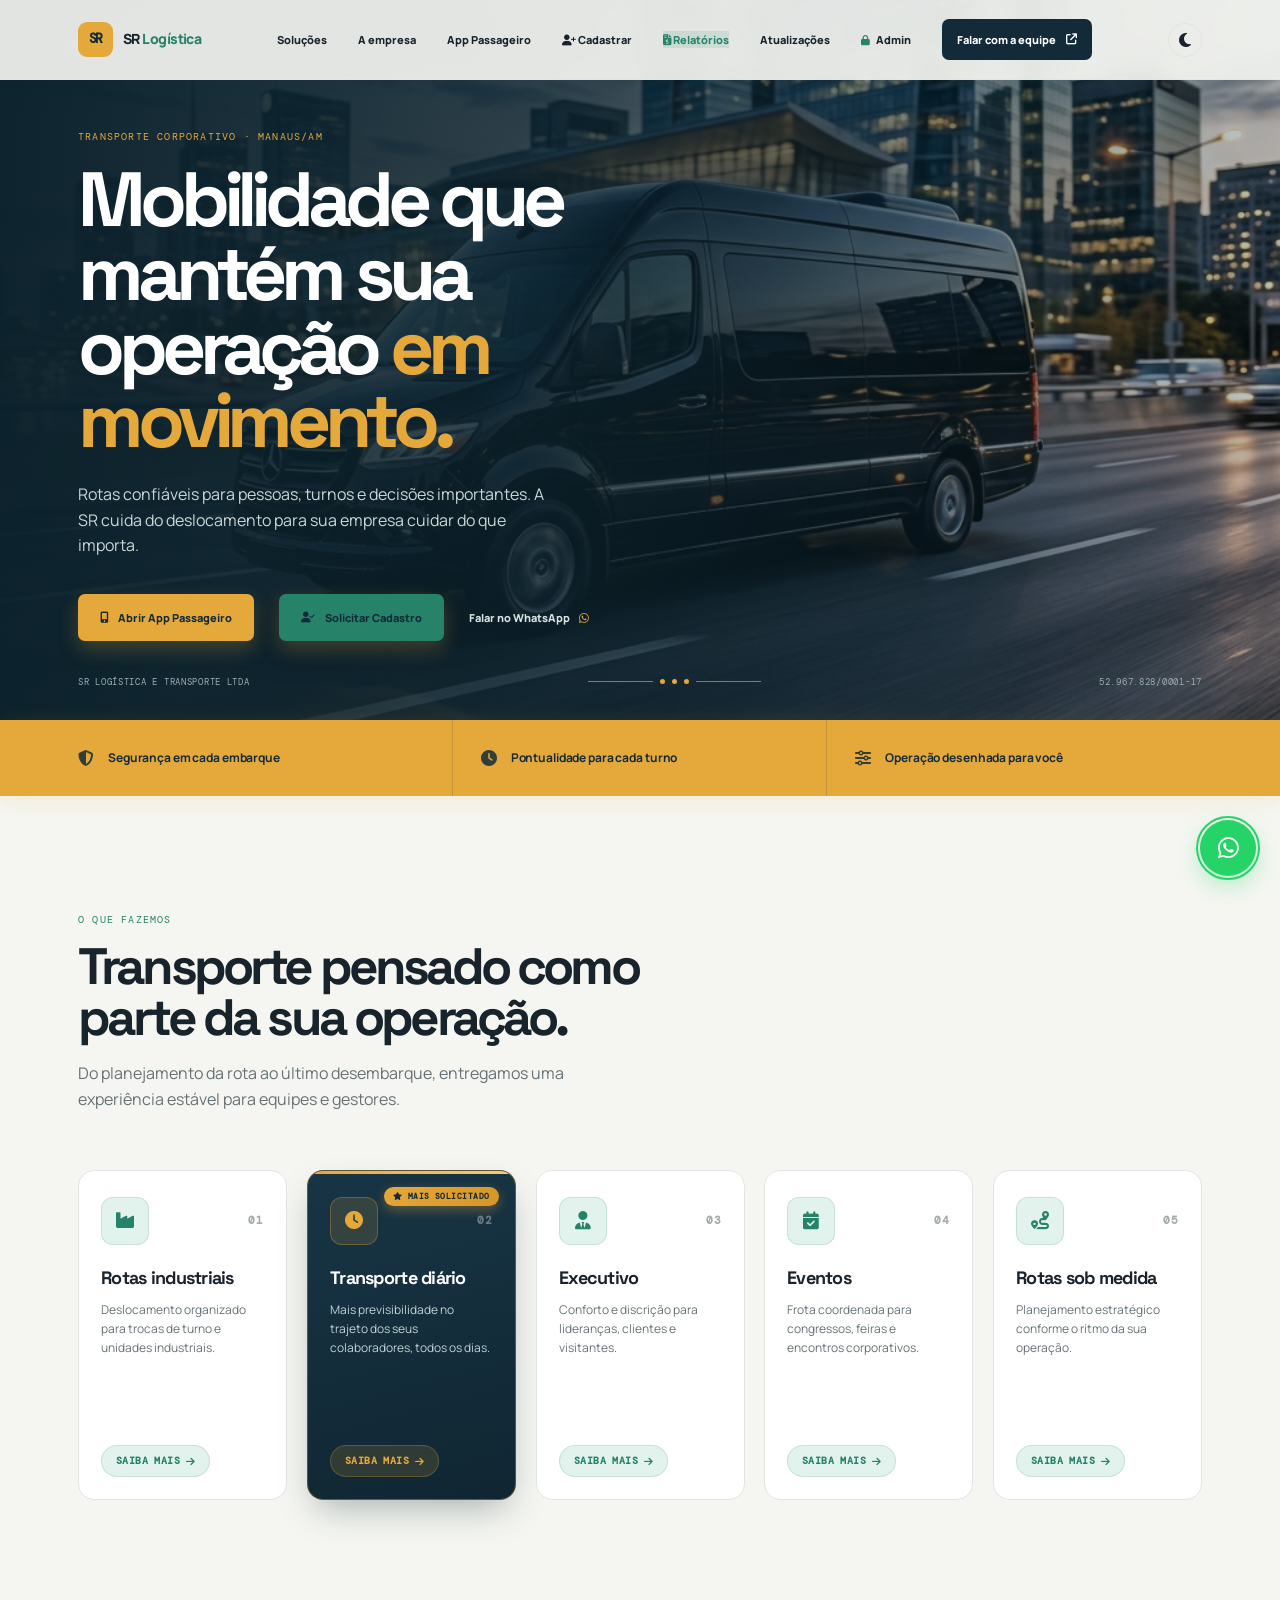
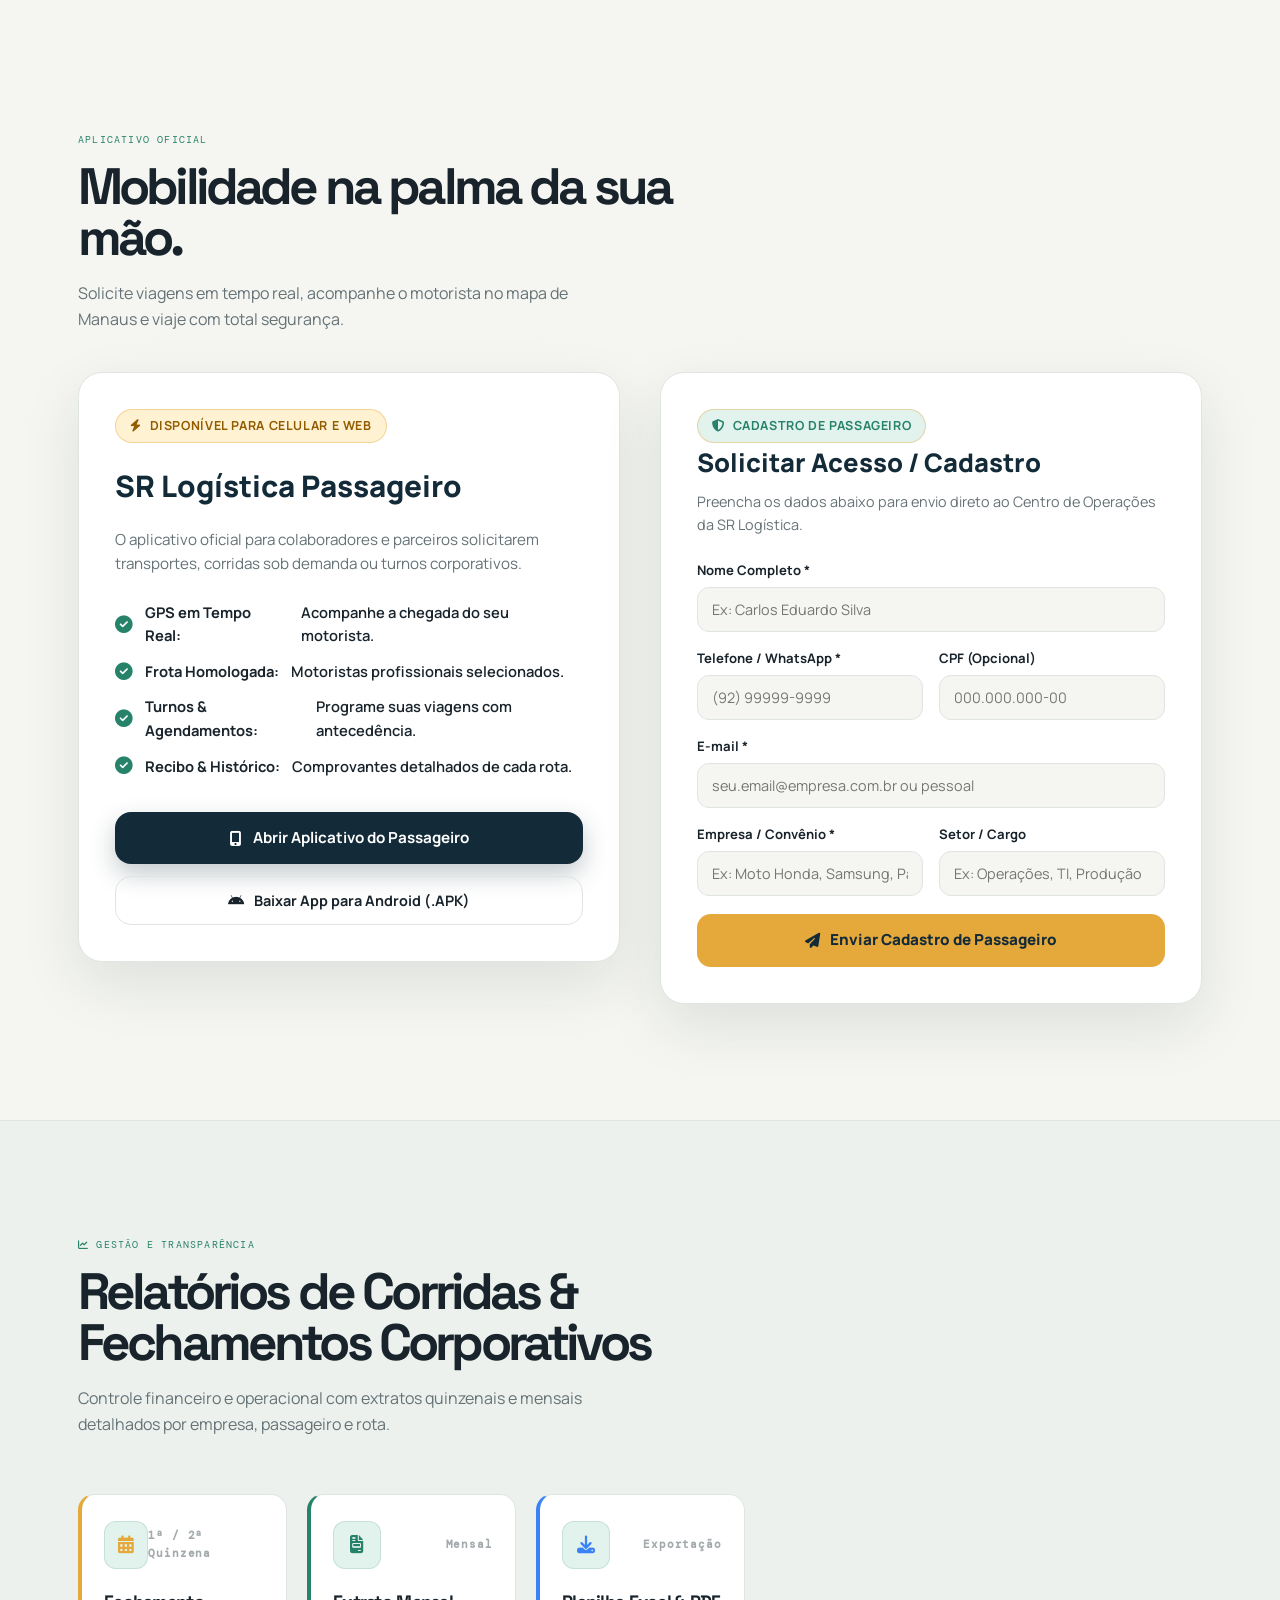
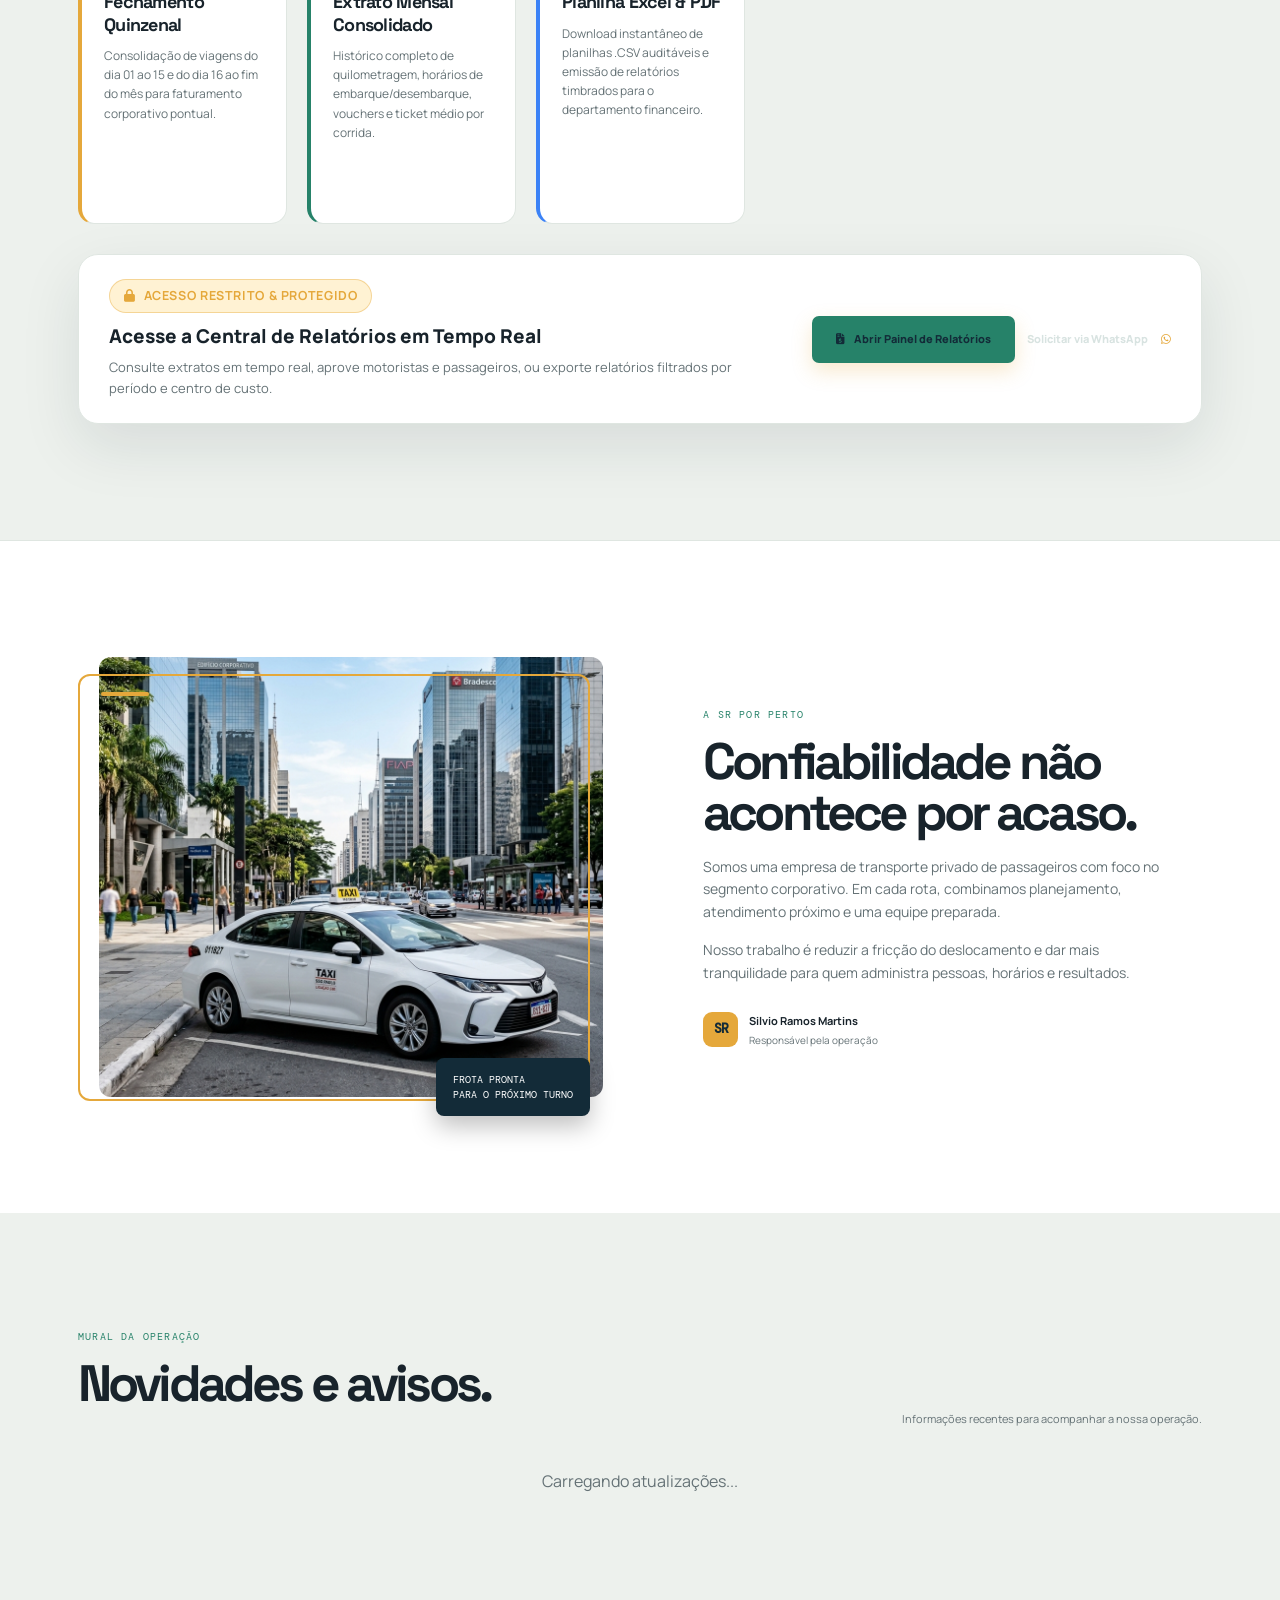
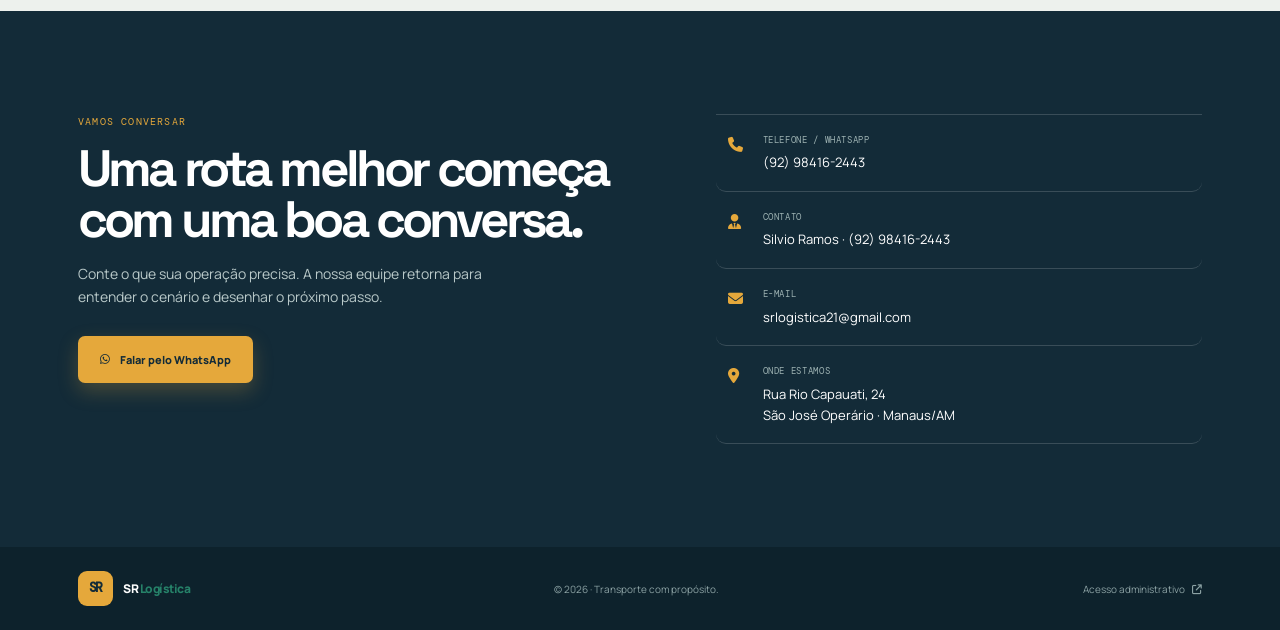
==== commit 80bd2a40: "feat(site): adicionar aba e secao de relatorios de corridas e fechamento quinzenal/mensal" ====
--- a/index.html
+++ b/index.html
@@ -3,7 +3,19 @@
 <head>
     <meta charset="UTF-8">
     <meta name="viewport" content="width=device-width, initial-scale=1.0">
-    <meta name="description" content="SR Logística e Transporte: mobilidade corporativa segura, pontual e sob medida em Manaus.">
+    <meta name="description" content="SR Logística e Transporte: mobilidade corporativa segura, pontual e sob medida em Manaus. Aplicativo de passageiros e frota executiva.">
+    <meta name="theme-color" content="#0c1b22">
+    <link rel="canonical" href="https://www.srlogisticatrasporte.com.br/">
+
+    <!-- OpenGraph / Social Sharing -->
+    <meta property="og:type" content="website">
+    <meta property="og:url" content="https://www.srlogisticatrasporte.com.br/">
+    <meta property="og:title" content="SR Logística | Mobilidade Corporativa e Aplicativo de Passageiros">
+    <meta property="og:description" content="Transporte corporativo sob medida em Manaus. Solicite viagens em tempo real com motoristas homologados e acompanhamento GPS.">
+    <meta property="og:image" content="https://srlogpassageiro.vercel.app/screenshots/narrow.png">
+    <meta property="og:locale" content="pt_BR">
+    <meta property="og:site_name" content="SR Logística">
+
     <title>SR Logística | Mobilidade que mantém sua operação em movimento</title>
     <link rel="preconnect" href="https://fonts.googleapis.com">
     <link rel="preconnect" href="https://fonts.gstatic.com" crossorigin>
@@ -20,6 +32,7 @@
                 <a href="#empresa">A empresa</a>
                 <a href="#app-passageiro">App Passageiro</a>
                 <a href="#cadastro-passageiro" class="highlight-link"><i class="fas fa-user-plus"></i> Cadastrar</a>
+                <a href="#relatorios" class="highlight-link" style="background: rgba(38, 130, 105, 0.12); color: var(--green); border-color: rgba(38, 130, 105, 0.3);"><i class="fas fa-file-invoice-dollar"></i> Relatórios</a>
                 <a href="#novidades">Atualizações</a>
                 <a href="admin.html" class="admin-link"><i class="fas fa-lock"></i> Admin</a>
                 <a href="#contato" class="nav-cta">Falar com a equipe <i class="fas fa-arrow-up-right-from-square"></i></a>
@@ -216,6 +229,67 @@
             </div>
         </section>
 
+        <!-- Seção Relatórios & Fechamentos Corporativos -->
+        <section id="relatorios" class="section reports-section" style="background: var(--updates-bg); border-top: 1px solid var(--line); border-bottom: 1px solid var(--line);">
+            <div class="container">
+                <div class="section-heading reveal">
+                    <span class="eyebrow" style="color: var(--green);"><i class="fas fa-chart-line"></i> Gestão e Transparência</span>
+                    <h2>Relatórios de Corridas & Fechamentos Corporativos</h2>
+                    <p>Controle financeiro e operacional com extratos quinzenais e mensais detalhados por empresa, passageiro e rota.</p>
+                </div>
+
+                <div class="solutions-grid" style="margin-bottom: 30px;">
+                    <article class="solution-card reveal" style="border-left: 4px solid var(--amber);">
+                        <div class="card-glow"></div>
+                        <div class="card-header-icon">
+                            <div class="icon-bubble" style="color: var(--amber);"><i class="fas fa-calendar-days"></i></div>
+                            <span class="card-index">1ª / 2ª Quinzena</span>
+                        </div>
+                        <h3>Fechamento Quinzenal</h3>
+                        <p>Consolidação de viagens do dia 01 ao 15 e do dia 16 ao fim do mês para faturamento corporativo pontual.</p>
+                    </article>
+
+                    <article class="solution-card reveal" style="border-left: 4px solid var(--green);">
+                        <div class="card-glow"></div>
+                        <div class="card-header-icon">
+                            <div class="icon-bubble" style="color: var(--green);"><i class="fas fa-file-invoice"></i></div>
+                            <span class="card-index">Mensal</span>
+                        </div>
+                        <h3>Extrato Mensal Consolidado</h3>
+                        <p>Histórico completo de quilometragem, horários de embarque/desembarque, vouchers e ticket médio por corrida.</p>
+                    </article>
+
+                    <article class="solution-card reveal" style="border-left: 4px solid #3b82f6;">
+                        <div class="card-glow"></div>
+                        <div class="card-header-icon">
+                            <div class="icon-bubble" style="color: #3b82f6;"><i class="fas fa-download"></i></div>
+                            <span class="card-index">Exportação</span>
+                        </div>
+                        <h3>Planilha Excel & PDF</h3>
+                        <p>Download instantâneo de planilhas .CSV auditáveis e emissão de relatórios timbrados para o departamento financeiro.</p>
+                    </article>
+                </div>
+
+                <div class="reveal" style="background: var(--white); border: 1px solid var(--line); border-radius: 20px; padding: 24px 30px; display: flex; flex-wrap: wrap; align-items: center; justify-content: space-between; gap: 20px; box-shadow: var(--shadow);">
+                    <div style="max-width: 650px;">
+                        <span class="app-badge-tag" style="background: var(--amber-soft); color: var(--amber); margin-bottom: 8px;"><i class="fas fa-lock"></i> Acesso Restrito & Protegido</span>
+                        <h3 style="font-size: 19px; font-weight: 800; margin-bottom: 6px; color: var(--ink);">Acesse a Central de Relatórios em Tempo Real</h3>
+                        <p style="font-size: 13px; color: var(--muted); margin: 0;">
+                            Consulte extratos em tempo real, aprove motoristas e passageiros, ou exporte relatórios filtrados por período e centro de custo.
+                        </p>
+                    </div>
+                    <div style="display: flex; gap: 12px; flex-wrap: wrap;">
+                        <a href="admin.html#reports" class="btn btn-primary" style="background: var(--green); border-color: var(--green); padding: 12px 24px;">
+                            <i class="fas fa-file-invoice-dollar"></i> Abrir Painel de Relatórios
+                        </a>
+                        <a href="https://wa.me/5592984162443?text=Olá,%20gostaria%20de%20solicitar%20o%20relatório%20de%20corridas%20da%20minha%20empresa" target="_blank" class="hero-text-link" style="display: inline-flex; align-items: center; gap: 6px;">
+                            Solicitar via WhatsApp <i class="fab fa-whatsapp"></i>
+                        </a>
+                    </div>
+                </div>
+            </div>
+        </section>
+
         <section id="empresa" class="section company-section"><div class="container company-grid"><div class="company-visual reveal"><img src="assets/img/sobre_taxi.png" alt="Veículo da SR Logística preparado para transporte corporativo"><span class="visual-label">Frota pronta<br>para o próximo turno</span><div class="visual-rule"></div></div><div class="company-copy reveal"><span class="eyebrow">A SR por perto</span><h2>Confiabilidade não acontece por acaso.</h2><p>Somos uma empresa de transporte privado de passageiros com foco no segmento corporativo. Em cada rota, combinamos planejamento, atendimento próximo e uma equipe preparada.</p><p>Nosso trabalho é reduzir a fricção do deslocamento e dar mais tranquilidade para quem administra pessoas, horários e resultados.</p><div class="company-signature"><span class="brand-mark">SR</span><span><strong>Silvio Ramos Martins</strong><small>Responsável pela operação</small></span></div></div></div></section>
 
         <section id="novidades" class="section updates-section"><div class="container"><div class="section-heading compact reveal"><div><span class="eyebrow">Mural da operação</span><h2>Novidades e avisos.</h2></div><p>Informações recentes para acompanhar a nossa operação.</p></div><div id="posts-feed" class="posts-grid"><p class="loading-text">Carregando atualizações...</p></div></div></section>
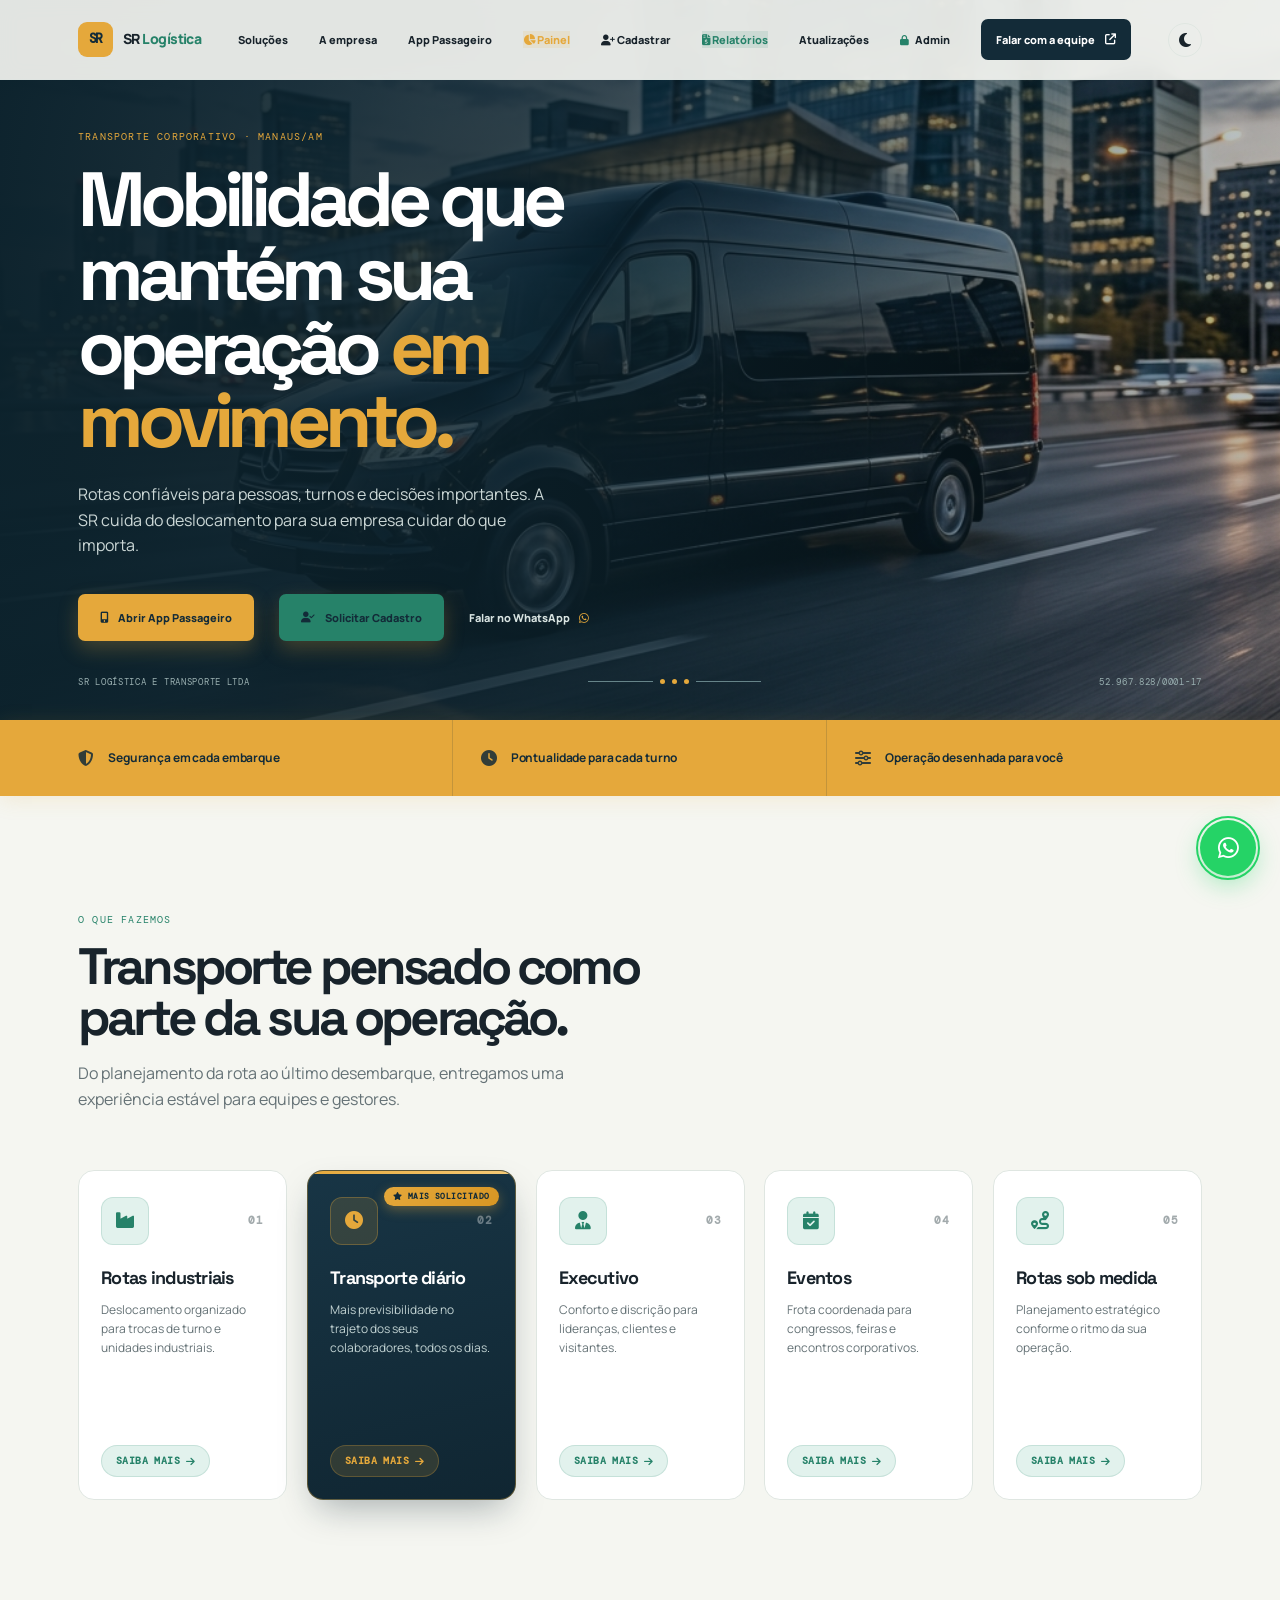
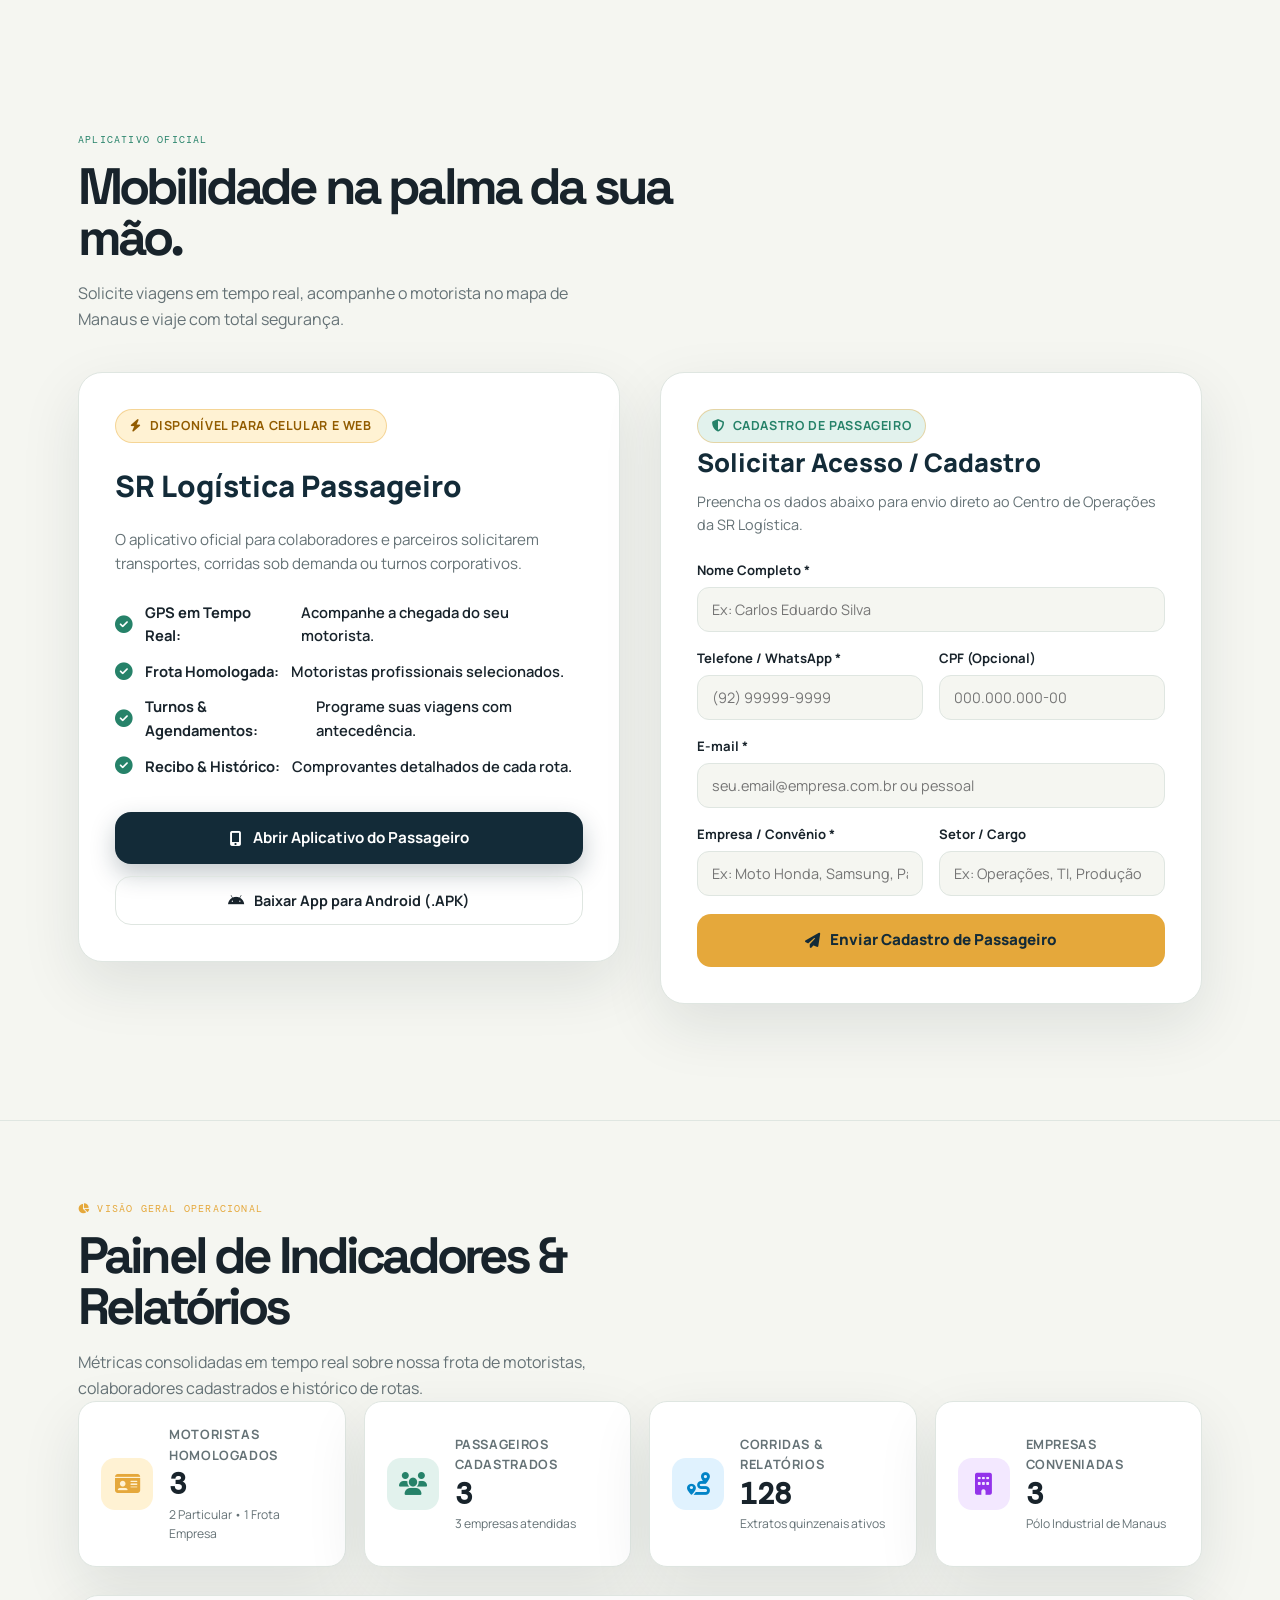
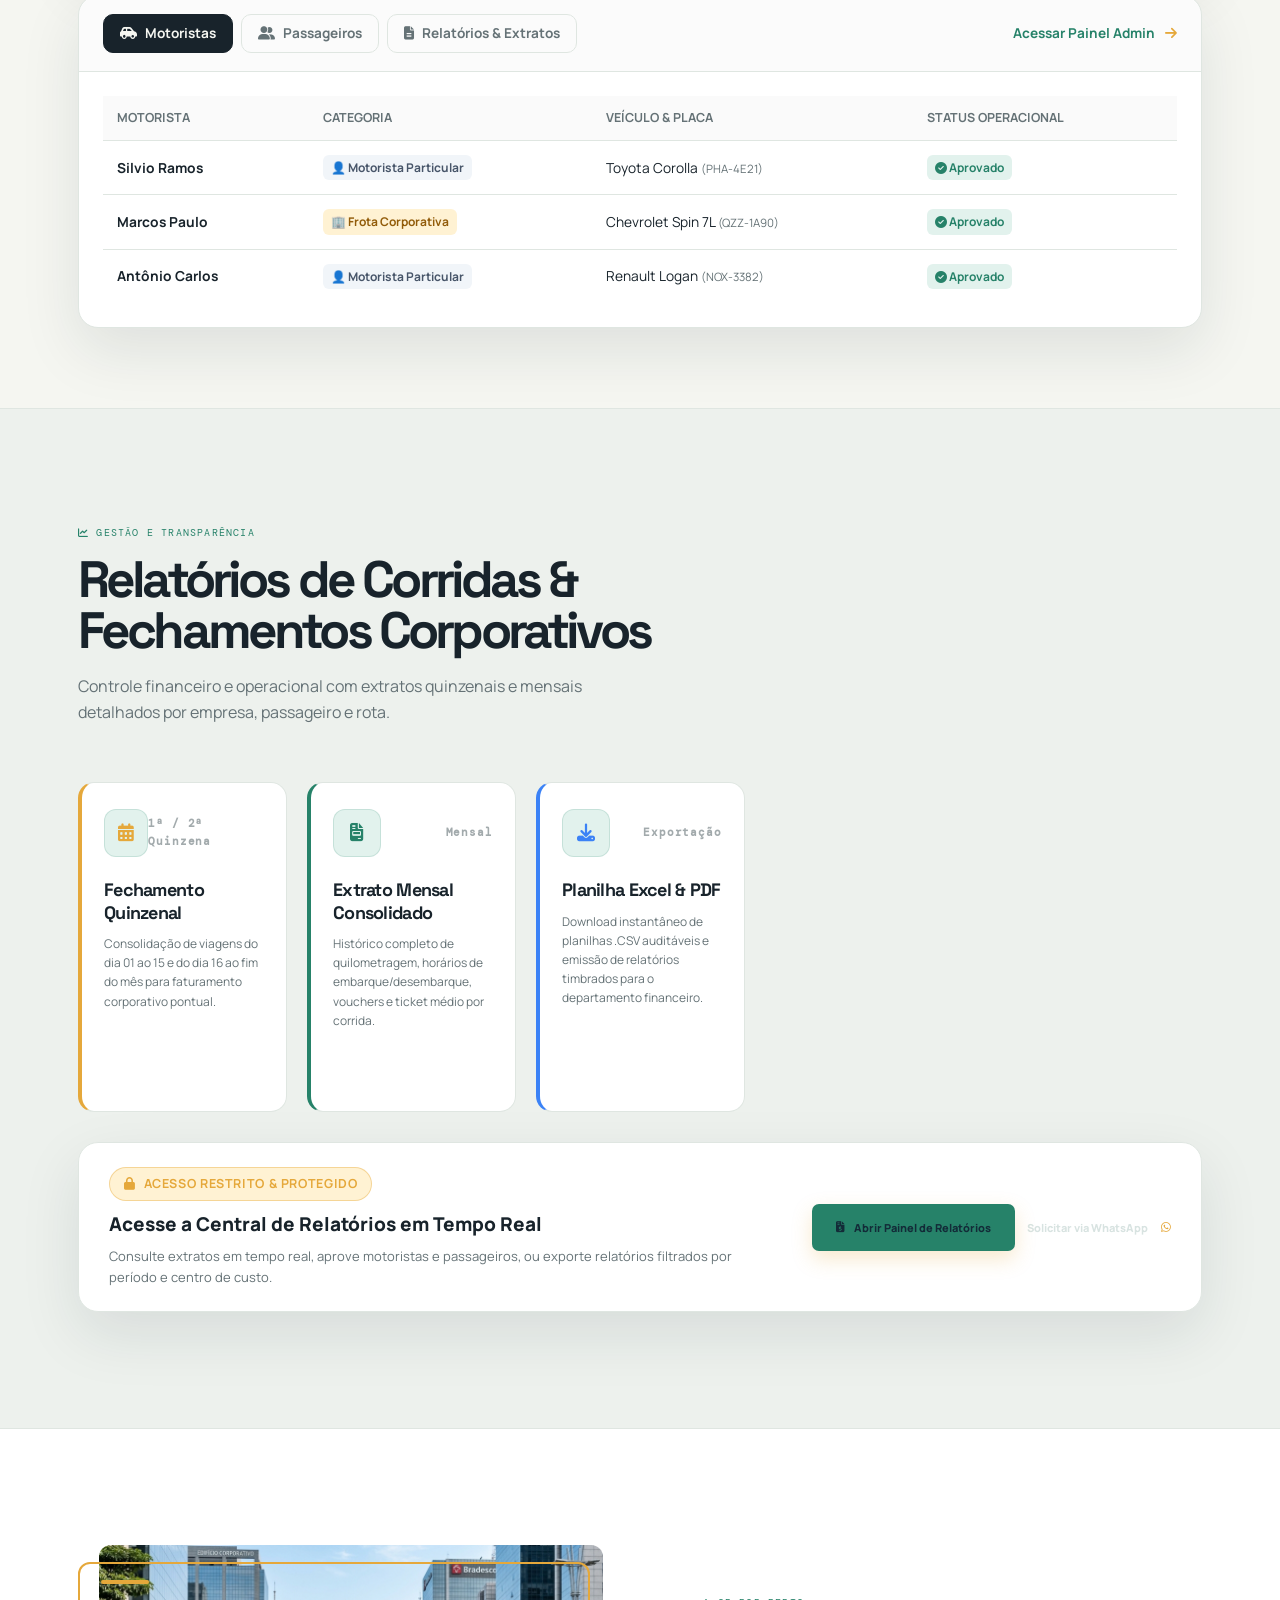
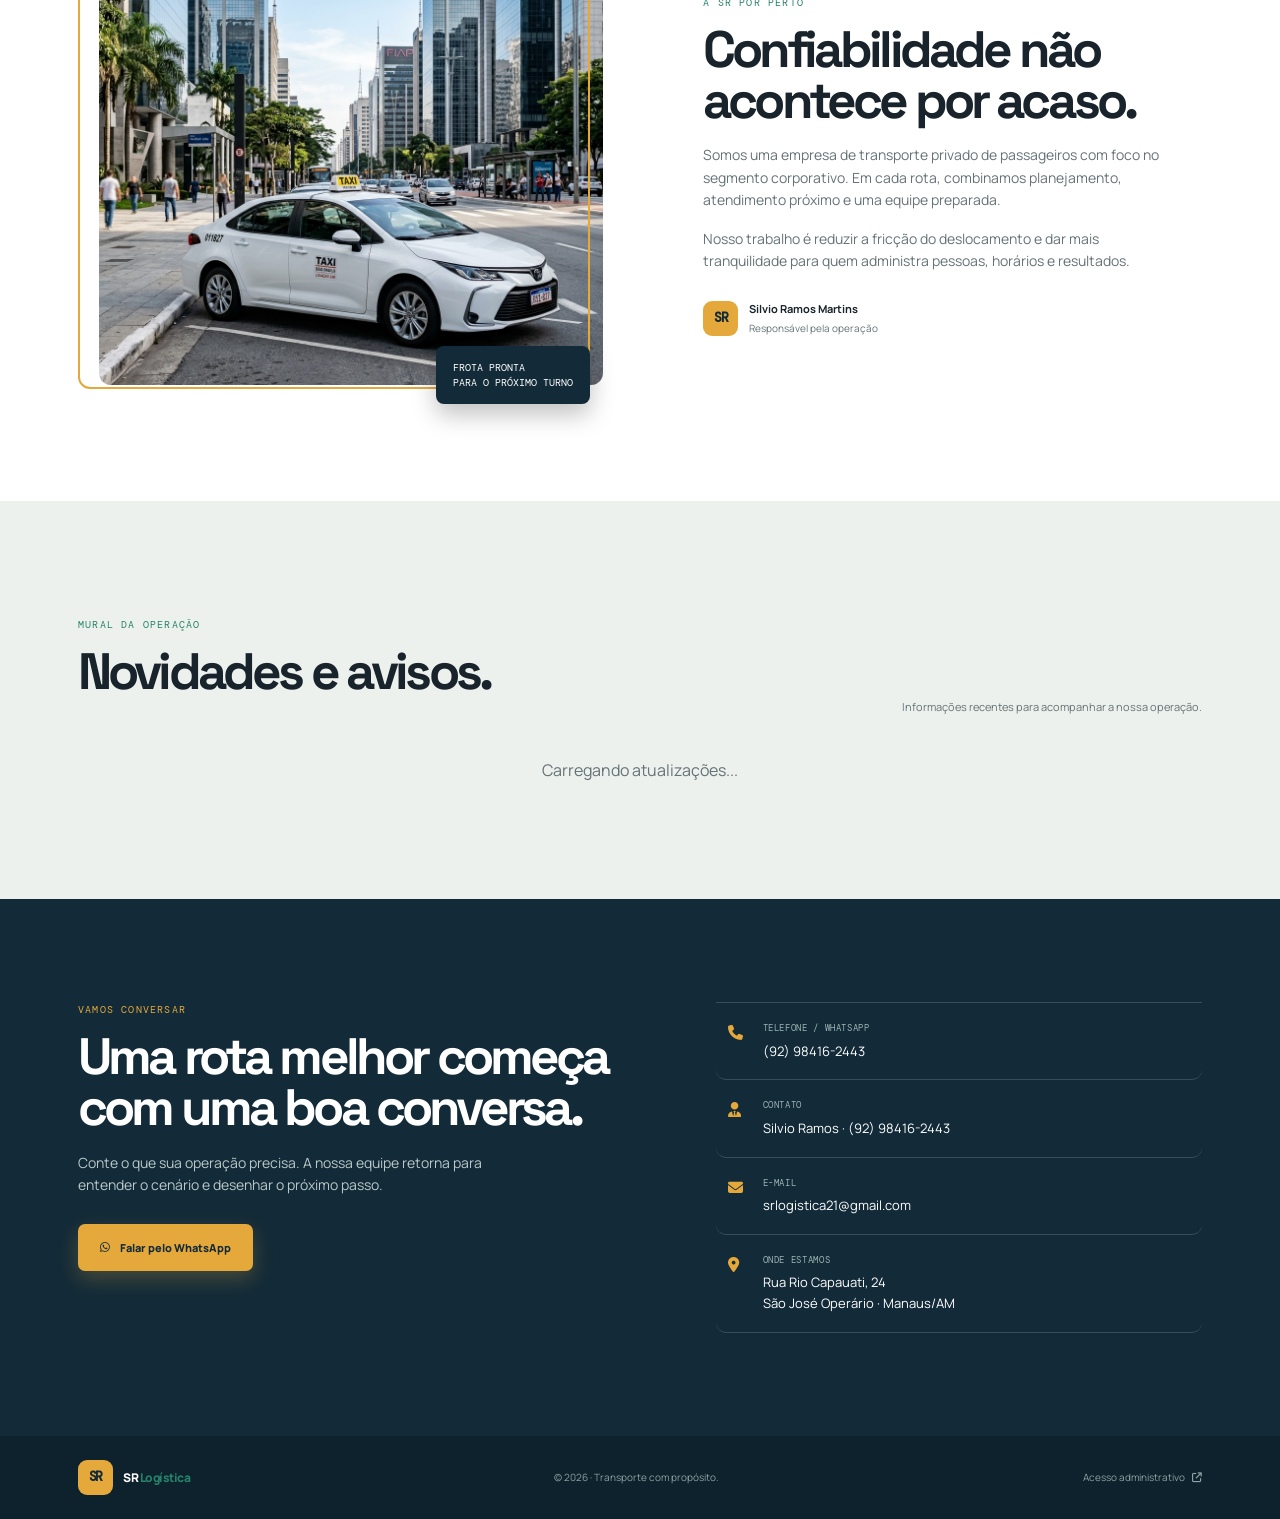
==== commit e1b4fd00: "feat: mini dashboard operacional com relatorios, motoristas e passageiros no site principal" ====
--- a/index.html
+++ b/index.html
@@ -31,6 +31,7 @@
                 <a href="#solucoes">Soluções</a>
                 <a href="#empresa">A empresa</a>
                 <a href="#app-passageiro">App Passageiro</a>
+                <a href="#dashboard" class="highlight-link" style="background: rgba(229, 168, 59, 0.12); color: var(--amber); border-color: rgba(229, 168, 59, 0.3);"><i class="fas fa-chart-pie"></i> Painel</a>
                 <a href="#cadastro-passageiro" class="highlight-link"><i class="fas fa-user-plus"></i> Cadastrar</a>
                 <a href="#relatorios" class="highlight-link" style="background: rgba(38, 130, 105, 0.12); color: var(--green); border-color: rgba(38, 130, 105, 0.3);"><i class="fas fa-file-invoice-dollar"></i> Relatórios</a>
                 <a href="#novidades">Atualizações</a>
@@ -229,6 +230,73 @@
             </div>
         </section>
 
+        <!-- Seção Mini Dashboard Operacional: Relatórios, Motoristas e Passageiros -->
+        <section id="dashboard" class="section dashboard-section">
+            <div class="container">
+                <div class="section-heading reveal">
+                    <span class="eyebrow" style="color: var(--amber);"><i class="fas fa-chart-pie"></i> Visão Geral Operacional</span>
+                    <h2>Painel de Indicadores & Relatórios</h2>
+                    <p>Métricas consolidadas em tempo real sobre nossa frota de motoristas, colaboradores cadastrados e histórico de rotas.</p>
+                </div>
+
+                <!-- Cards de Indicadores Rápidos -->
+                <div class="dash-metrics-grid reveal">
+                    <div class="dash-metric-card">
+                        <div class="dash-metric-icon drivers"><i class="fas fa-id-card"></i></div>
+                        <div class="dash-metric-info">
+                            <h4>Motoristas Homologados</h4>
+                            <div class="dash-number" id="dash-stat-drivers">...</div>
+                            <div class="dash-sub" id="dash-stat-drivers-sub">Particular & Frota Corporativa</div>
+                        </div>
+                    </div>
+
+                    <div class="dash-metric-card">
+                        <div class="dash-metric-icon passengers"><i class="fas fa-users"></i></div>
+                        <div class="dash-metric-info">
+                            <h4>Passageiros Cadastrados</h4>
+                            <div class="dash-number" id="dash-stat-passengers">...</div>
+                            <div class="dash-sub" id="dash-stat-passengers-sub">Colaboradores ativos</div>
+                        </div>
+                    </div>
+
+                    <div class="dash-metric-card">
+                        <div class="dash-metric-icon reports"><i class="fas fa-route"></i></div>
+                        <div class="dash-metric-info">
+                            <h4>Corridas & Relatórios</h4>
+                            <div class="dash-number" id="dash-stat-rides">...</div>
+                            <div class="dash-sub" id="dash-stat-rides-sub">Viagens e fechamentos</div>
+                        </div>
+                    </div>
+
+                    <div class="dash-metric-card">
+                        <div class="dash-metric-icon companies"><i class="fas fa-building"></i></div>
+                        <div class="dash-metric-info">
+                            <h4>Empresas Conveniadas</h4>
+                            <div class="dash-number" id="dash-stat-companies">...</div>
+                            <div class="dash-sub">Pólo Industrial de Manaus</div>
+                        </div>
+                    </div>
+                </div>
+
+                <!-- Painel com Abas Interativas -->
+                <div class="dash-board-panel reveal">
+                    <div class="dash-board-header">
+                        <div class="dash-nav-tabs">
+                            <button class="dash-tab-btn active" data-tab="drivers"><i class="fas fa-car-side"></i> Motoristas</button>
+                            <button class="dash-tab-btn" data-tab="passengers"><i class="fas fa-user-group"></i> Passageiros</button>
+                            <button class="dash-tab-btn" data-tab="reports"><i class="fas fa-file-lines"></i> Relatórios & Extratos</button>
+                        </div>
+                        <a href="admin.html" class="hero-text-link" style="font-size: 0.85rem; font-weight: bold; color: var(--green);">
+                            Acessar Painel Admin <i class="fas fa-arrow-right"></i>
+                        </a>
+                    </div>
+                    <div class="dash-board-content" id="dash-content-container">
+                        <p class="loading-state" style="text-align:center; padding: 20px; color:var(--muted);"><i class="fas fa-spinner fa-spin"></i> Carregando indicadores da operação...</p>
+                    </div>
+                </div>
+            </div>
+        </section>
+
         <!-- Seção Relatórios & Fechamentos Corporativos -->
         <section id="relatorios" class="section reports-section" style="background: var(--updates-bg); border-top: 1px solid var(--line); border-bottom: 1px solid var(--line);">
             <div class="container">
--- a/style.css
+++ b/style.css
@@ -1691,6 +1691,202 @@
   }
 }
 
+/* =========================================================================
+   Mini Dashboard Operacional (Site Principal)
+   ========================================================================= */
+.dashboard-section {
+  background: var(--paper);
+  border-top: 1px solid var(--line);
+  padding: 80px 0;
+}
+
+.dash-metrics-grid {
+  display: grid;
+  grid-template-columns: repeat(auto-fit, minmax(230px, 1fr));
+  gap: 18px;
+  margin-bottom: 28px;
+}
+
+.dash-metric-card {
+  background: var(--white);
+  border: 1px solid var(--line);
+  border-radius: 18px;
+  padding: 22px;
+  box-shadow: var(--shadow);
+  display: flex;
+  align-items: center;
+  gap: 16px;
+  transition: transform 0.25s var(--ease), border-color 0.25s var(--ease);
+}
+
+.dash-metric-card:hover {
+  transform: translateY(-4px);
+  border-color: var(--amber);
+}
+
+.dash-metric-icon {
+  width: 52px;
+  height: 52px;
+  border-radius: 14px;
+  display: flex;
+  align-items: center;
+  justify-content: center;
+  font-size: 1.4rem;
+  flex-shrink: 0;
+}
+
+.dash-metric-icon.drivers {
+  background: var(--amber-soft);
+  color: var(--amber);
+}
+
+.dash-metric-icon.passengers {
+  background: var(--green-soft);
+  color: var(--green);
+}
+
+.dash-metric-icon.reports {
+  background: #e0f2fe;
+  color: #0284c7;
+}
+
+.dash-metric-icon.companies {
+  background: #f3e8ff;
+  color: #9333ea;
+}
+
+.dash-metric-info h4 {
+  font-size: 0.8rem;
+  text-transform: uppercase;
+  letter-spacing: 0.05em;
+  color: var(--muted);
+  font-weight: 700;
+  margin-bottom: 4px;
+}
+
+.dash-metric-info .dash-number {
+  font-size: 1.8rem;
+  font-weight: 800;
+  color: var(--ink);
+  line-height: 1.1;
+  font-family: 'DM Mono', monospace;
+}
+
+.dash-metric-info .dash-sub {
+  font-size: 0.76rem;
+  color: var(--muted);
+  margin-top: 4px;
+}
+
+.dash-board-panel {
+  background: var(--white);
+  border: 1px solid var(--line);
+  border-radius: 20px;
+  box-shadow: var(--shadow);
+  overflow: hidden;
+}
+
+.dash-board-header {
+  padding: 18px 24px;
+  border-bottom: 1px solid var(--line);
+  display: flex;
+  justify-content: space-between;
+  align-items: center;
+  flex-wrap: wrap;
+  gap: 14px;
+  background: rgba(0, 0, 0, 0.015);
+}
+
+.dash-nav-tabs {
+  display: flex;
+  gap: 8px;
+  flex-wrap: wrap;
+}
+
+.dash-tab-btn {
+  background: transparent;
+  border: 1px solid var(--line);
+  padding: 8px 16px;
+  border-radius: 10px;
+  font-size: 0.85rem;
+  font-weight: 700;
+  color: var(--muted);
+  display: inline-flex;
+  align-items: center;
+  gap: 8px;
+  transition: all 0.2s var(--ease);
+}
+
+.dash-tab-btn:hover {
+  color: var(--ink);
+  border-color: var(--ink);
+}
+
+.dash-tab-btn.active {
+  background: var(--ink);
+  color: var(--paper);
+  border-color: var(--ink);
+}
+
+.dash-board-content {
+  padding: 24px;
+  min-height: 240px;
+}
+
+.dash-table-wrap {
+  overflow-x: auto;
+}
+
+.dash-table {
+  width: 100%;
+  border-collapse: collapse;
+  text-align: left;
+  font-size: 0.86rem;
+}
+
+.dash-table th {
+  padding: 12px 14px;
+  background: rgba(0, 0, 0, 0.02);
+  color: var(--muted);
+  font-weight: 700;
+  font-size: 0.78rem;
+  text-transform: uppercase;
+  border-bottom: 1px solid var(--line);
+}
+
+.dash-table td {
+  padding: 14px;
+  border-bottom: 1px solid var(--line);
+  color: var(--ink);
+}
+
+.dash-table tr:last-child td {
+  border-bottom: none;
+}
+
+.dash-tag {
+  display: inline-block;
+  padding: 3px 8px;
+  border-radius: 6px;
+  font-size: 0.75rem;
+  font-weight: 700;
+}
+
+.dash-tag.particular {
+  background: #f1f5f9;
+  color: #475569;
+}
+
+.dash-tag.empresa {
+  background: var(--amber-soft);
+  color: #925c0a;
+}
+
+.dash-tag.status-active {
+  background: var(--green-soft);
+  color: var(--green);
+}
+
 @media (prefers-reduced-motion: reduce) {
   html {
     scroll-behavior: auto;
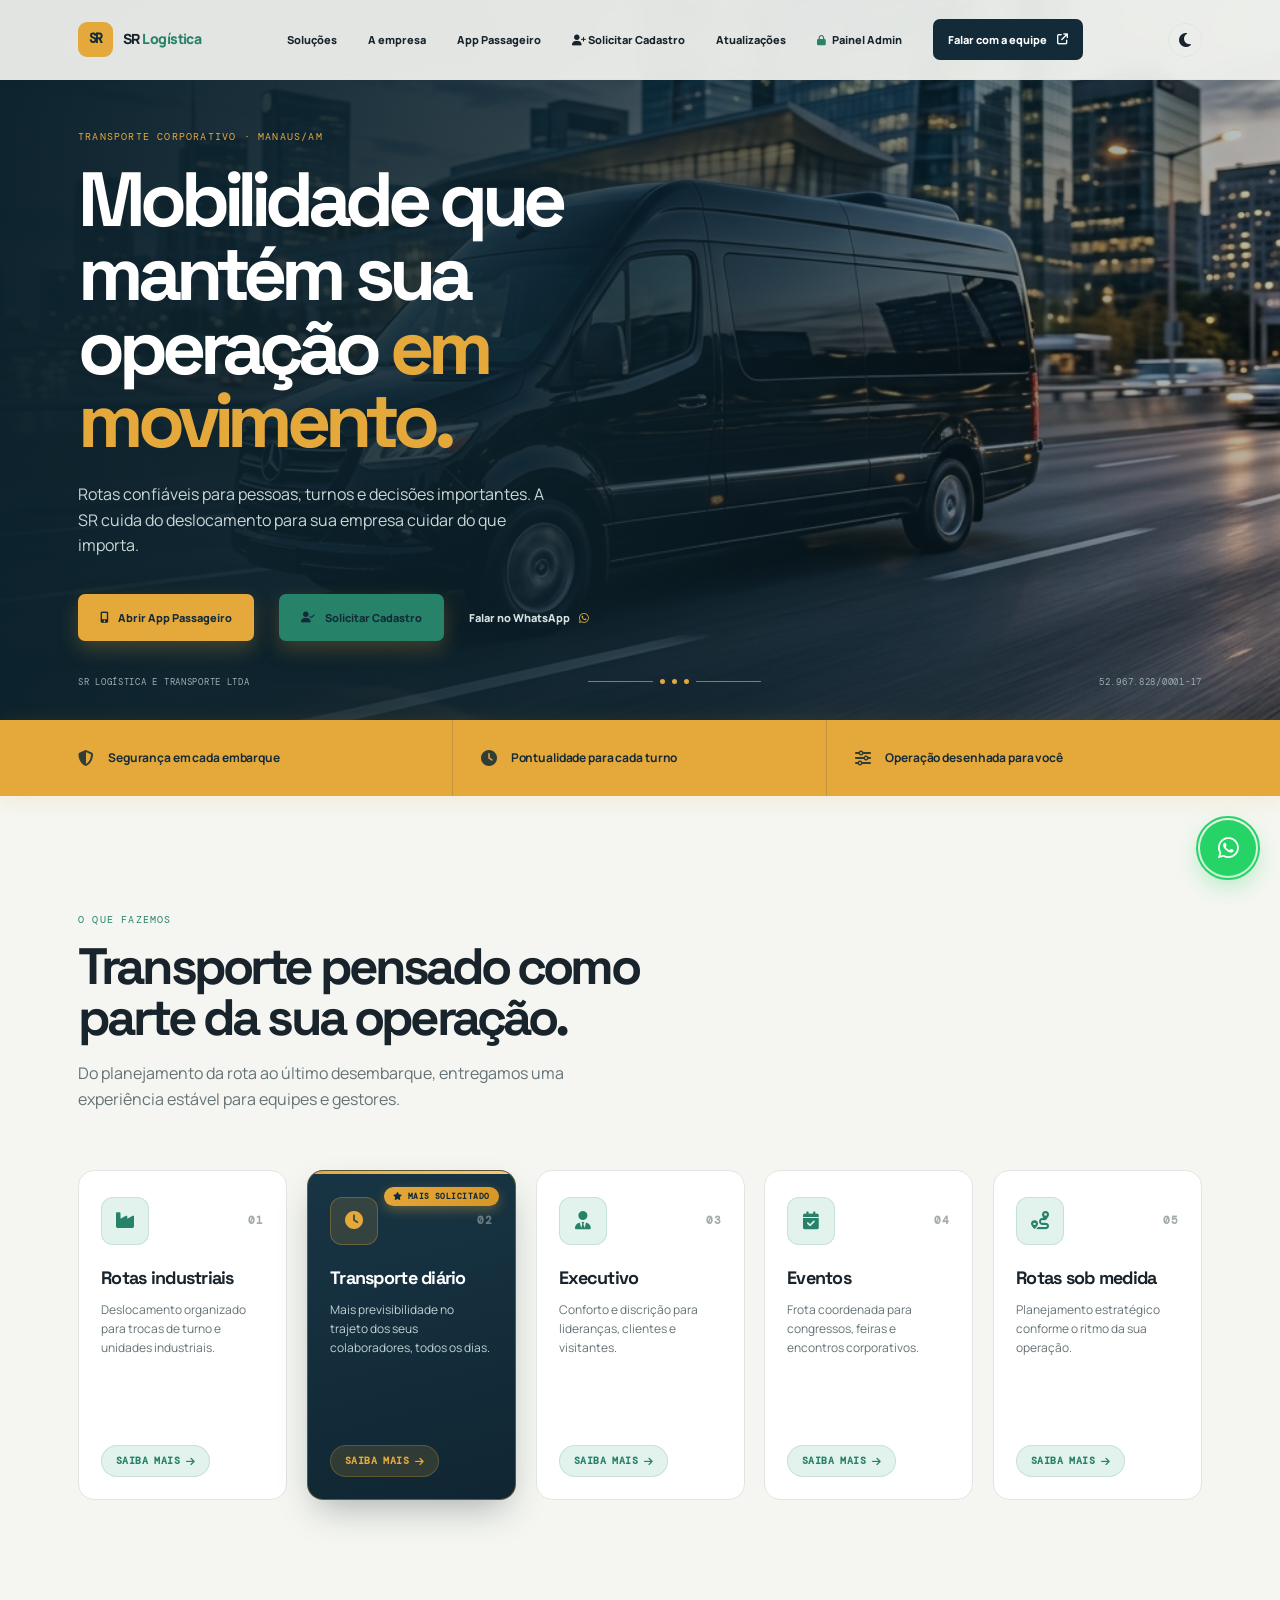
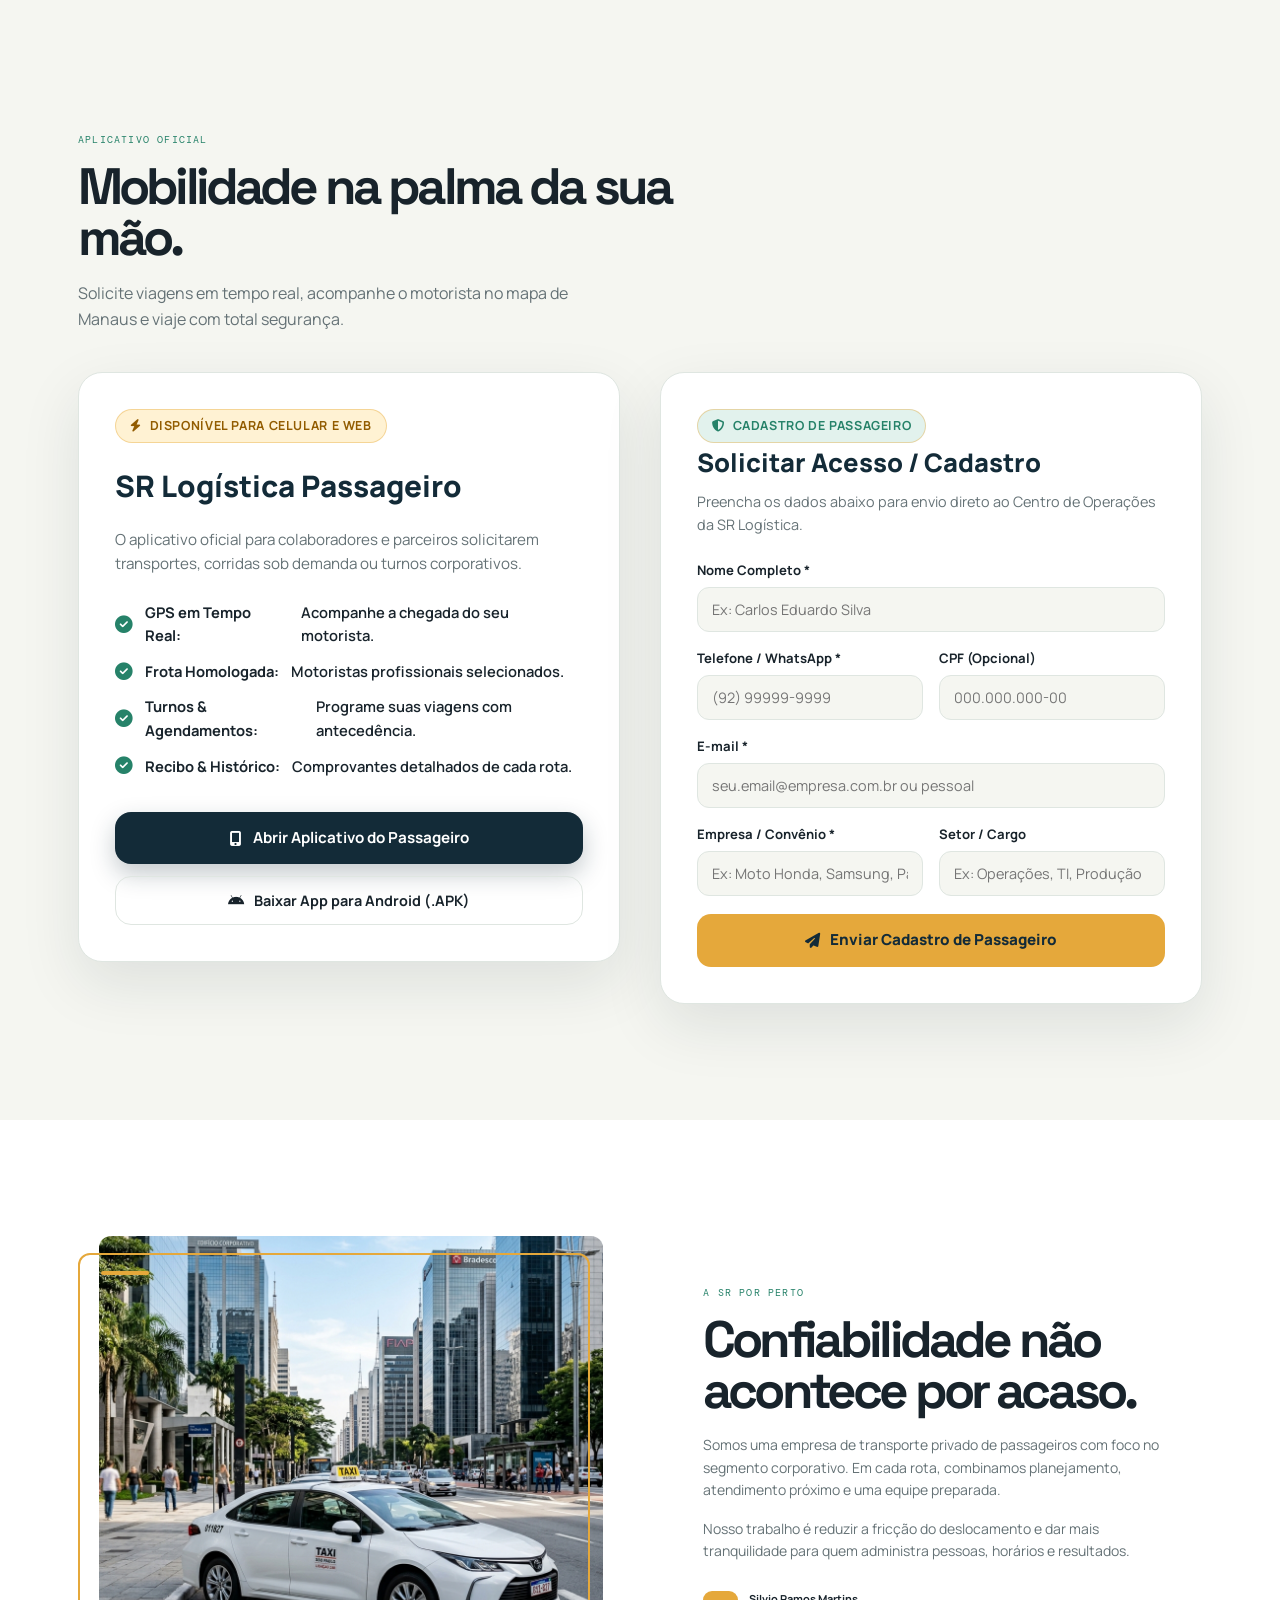
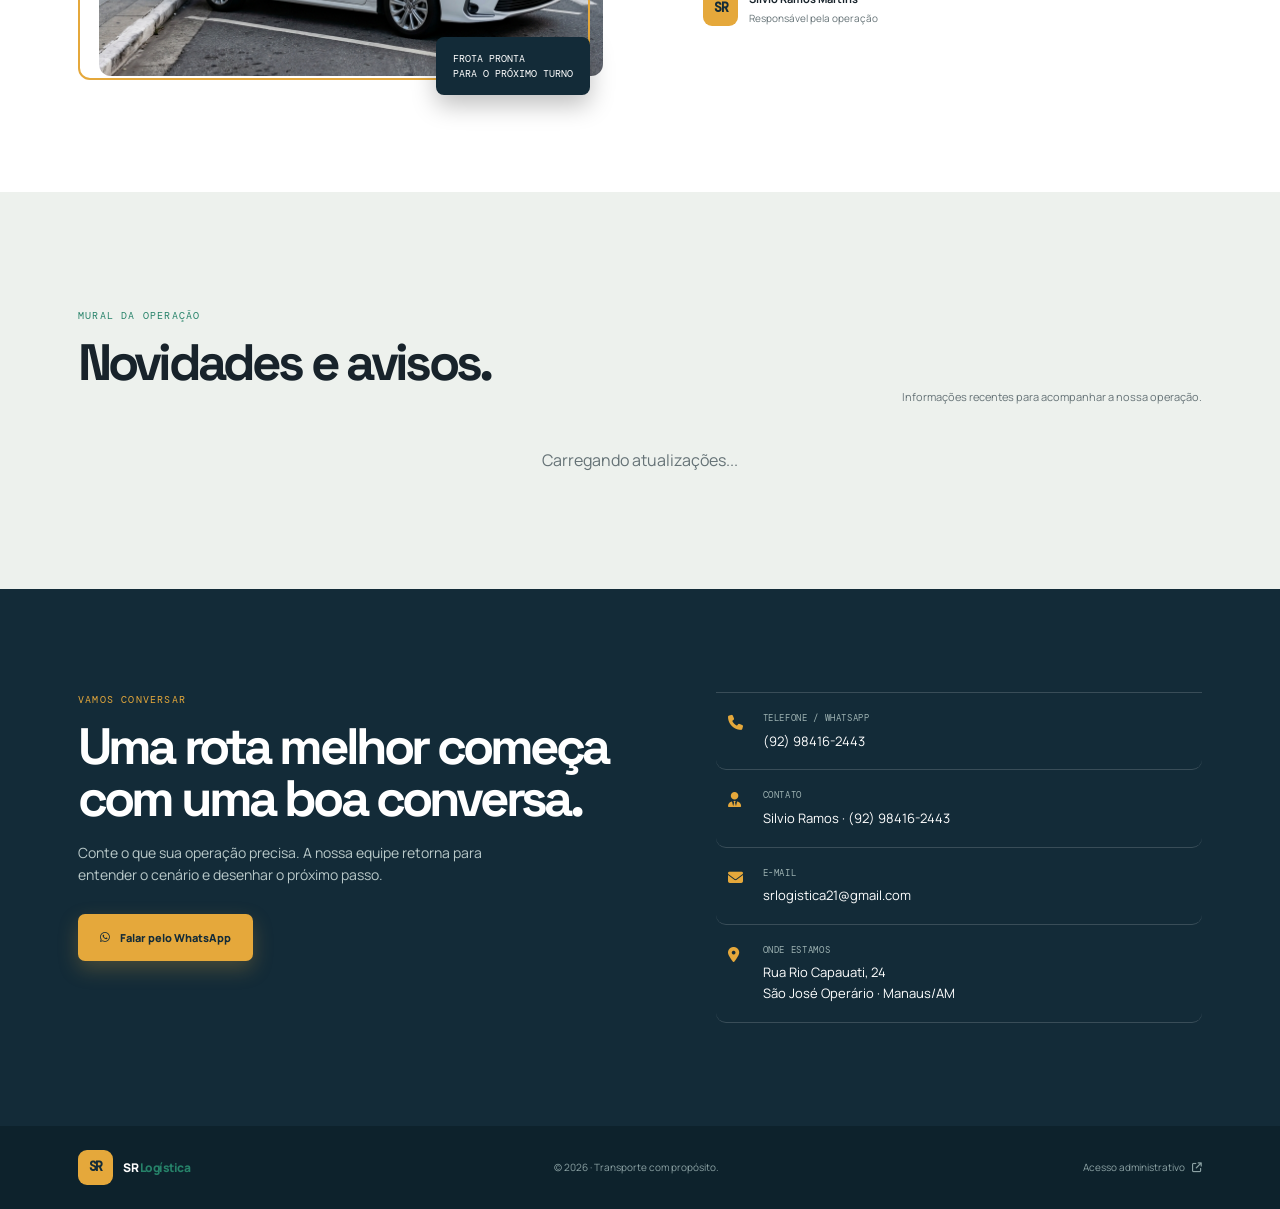
==== commit 65969076: "feat: categorias de motoristas com regras de despacho e remocao de indicadores da tela inicial" ====
--- a/index.html
+++ b/index.html
@@ -31,11 +31,9 @@
                 <a href="#solucoes">Soluções</a>
                 <a href="#empresa">A empresa</a>
                 <a href="#app-passageiro">App Passageiro</a>
-                <a href="#dashboard" class="highlight-link" style="background: rgba(229, 168, 59, 0.12); color: var(--amber); border-color: rgba(229, 168, 59, 0.3);"><i class="fas fa-chart-pie"></i> Painel</a>
-                <a href="#cadastro-passageiro" class="highlight-link"><i class="fas fa-user-plus"></i> Cadastrar</a>
-                <a href="#relatorios" class="highlight-link" style="background: rgba(38, 130, 105, 0.12); color: var(--green); border-color: rgba(38, 130, 105, 0.3);"><i class="fas fa-file-invoice-dollar"></i> Relatórios</a>
+                <a href="#cadastro-passageiro" class="highlight-link"><i class="fas fa-user-plus"></i> Solicitar Cadastro</a>
                 <a href="#novidades">Atualizações</a>
-                <a href="admin.html" class="admin-link"><i class="fas fa-lock"></i> Admin</a>
+                <a href="admin.html" class="admin-link"><i class="fas fa-lock"></i> Painel Admin</a>
                 <a href="#contato" class="nav-cta">Falar com a equipe <i class="fas fa-arrow-up-right-from-square"></i></a>
             </div>
             <div class="nav-tools"><button id="theme-toggle" class="theme-toggle" type="button" aria-label="Ativar modo escuro" title="Alternar modo claro e escuro"><i class="fas fa-moon"></i></button><button class="nav-toggle" id="nav-toggle" aria-label="Abrir menu" aria-expanded="false"><i class="fas fa-bars"></i></button></div>
@@ -230,134 +228,6 @@
             </div>
         </section>
 
-        <!-- Seção Mini Dashboard Operacional: Relatórios, Motoristas e Passageiros -->
-        <section id="dashboard" class="section dashboard-section">
-            <div class="container">
-                <div class="section-heading reveal">
-                    <span class="eyebrow" style="color: var(--amber);"><i class="fas fa-chart-pie"></i> Visão Geral Operacional</span>
-                    <h2>Painel de Indicadores & Relatórios</h2>
-                    <p>Métricas consolidadas em tempo real sobre nossa frota de motoristas, colaboradores cadastrados e histórico de rotas.</p>
-                </div>
-
-                <!-- Cards de Indicadores Rápidos -->
-                <div class="dash-metrics-grid reveal">
-                    <div class="dash-metric-card">
-                        <div class="dash-metric-icon drivers"><i class="fas fa-id-card"></i></div>
-                        <div class="dash-metric-info">
-                            <h4>Motoristas Homologados</h4>
-                            <div class="dash-number" id="dash-stat-drivers">...</div>
-                            <div class="dash-sub" id="dash-stat-drivers-sub">Particular & Frota Corporativa</div>
-                        </div>
-                    </div>
-
-                    <div class="dash-metric-card">
-                        <div class="dash-metric-icon passengers"><i class="fas fa-users"></i></div>
-                        <div class="dash-metric-info">
-                            <h4>Passageiros Cadastrados</h4>
-                            <div class="dash-number" id="dash-stat-passengers">...</div>
-                            <div class="dash-sub" id="dash-stat-passengers-sub">Colaboradores ativos</div>
-                        </div>
-                    </div>
-
-                    <div class="dash-metric-card">
-                        <div class="dash-metric-icon reports"><i class="fas fa-route"></i></div>
-                        <div class="dash-metric-info">
-                            <h4>Corridas & Relatórios</h4>
-                            <div class="dash-number" id="dash-stat-rides">...</div>
-                            <div class="dash-sub" id="dash-stat-rides-sub">Viagens e fechamentos</div>
-                        </div>
-                    </div>
-
-                    <div class="dash-metric-card">
-                        <div class="dash-metric-icon companies"><i class="fas fa-building"></i></div>
-                        <div class="dash-metric-info">
-                            <h4>Empresas Conveniadas</h4>
-                            <div class="dash-number" id="dash-stat-companies">...</div>
-                            <div class="dash-sub">Pólo Industrial de Manaus</div>
-                        </div>
-                    </div>
-                </div>
-
-                <!-- Painel com Abas Interativas -->
-                <div class="dash-board-panel reveal">
-                    <div class="dash-board-header">
-                        <div class="dash-nav-tabs">
-                            <button class="dash-tab-btn active" data-tab="drivers"><i class="fas fa-car-side"></i> Motoristas</button>
-                            <button class="dash-tab-btn" data-tab="passengers"><i class="fas fa-user-group"></i> Passageiros</button>
-                            <button class="dash-tab-btn" data-tab="reports"><i class="fas fa-file-lines"></i> Relatórios & Extratos</button>
-                        </div>
-                        <a href="admin.html" class="hero-text-link" style="font-size: 0.85rem; font-weight: bold; color: var(--green);">
-                            Acessar Painel Admin <i class="fas fa-arrow-right"></i>
-                        </a>
-                    </div>
-                    <div class="dash-board-content" id="dash-content-container">
-                        <p class="loading-state" style="text-align:center; padding: 20px; color:var(--muted);"><i class="fas fa-spinner fa-spin"></i> Carregando indicadores da operação...</p>
-                    </div>
-                </div>
-            </div>
-        </section>
-
-        <!-- Seção Relatórios & Fechamentos Corporativos -->
-        <section id="relatorios" class="section reports-section" style="background: var(--updates-bg); border-top: 1px solid var(--line); border-bottom: 1px solid var(--line);">
-            <div class="container">
-                <div class="section-heading reveal">
-                    <span class="eyebrow" style="color: var(--green);"><i class="fas fa-chart-line"></i> Gestão e Transparência</span>
-                    <h2>Relatórios de Corridas & Fechamentos Corporativos</h2>
-                    <p>Controle financeiro e operacional com extratos quinzenais e mensais detalhados por empresa, passageiro e rota.</p>
-                </div>
-
-                <div class="solutions-grid" style="margin-bottom: 30px;">
-                    <article class="solution-card reveal" style="border-left: 4px solid var(--amber);">
-                        <div class="card-glow"></div>
-                        <div class="card-header-icon">
-                            <div class="icon-bubble" style="color: var(--amber);"><i class="fas fa-calendar-days"></i></div>
-                            <span class="card-index">1ª / 2ª Quinzena</span>
-                        </div>
-                        <h3>Fechamento Quinzenal</h3>
-                        <p>Consolidação de viagens do dia 01 ao 15 e do dia 16 ao fim do mês para faturamento corporativo pontual.</p>
-                    </article>
-
-                    <article class="solution-card reveal" style="border-left: 4px solid var(--green);">
-                        <div class="card-glow"></div>
-                        <div class="card-header-icon">
-                            <div class="icon-bubble" style="color: var(--green);"><i class="fas fa-file-invoice"></i></div>
-                            <span class="card-index">Mensal</span>
-                        </div>
-                        <h3>Extrato Mensal Consolidado</h3>
-                        <p>Histórico completo de quilometragem, horários de embarque/desembarque, vouchers e ticket médio por corrida.</p>
-                    </article>
-
-                    <article class="solution-card reveal" style="border-left: 4px solid #3b82f6;">
-                        <div class="card-glow"></div>
-                        <div class="card-header-icon">
-                            <div class="icon-bubble" style="color: #3b82f6;"><i class="fas fa-download"></i></div>
-                            <span class="card-index">Exportação</span>
-                        </div>
-                        <h3>Planilha Excel & PDF</h3>
-                        <p>Download instantâneo de planilhas .CSV auditáveis e emissão de relatórios timbrados para o departamento financeiro.</p>
-                    </article>
-                </div>
-
-                <div class="reveal" style="background: var(--white); border: 1px solid var(--line); border-radius: 20px; padding: 24px 30px; display: flex; flex-wrap: wrap; align-items: center; justify-content: space-between; gap: 20px; box-shadow: var(--shadow);">
-                    <div style="max-width: 650px;">
-                        <span class="app-badge-tag" style="background: var(--amber-soft); color: var(--amber); margin-bottom: 8px;"><i class="fas fa-lock"></i> Acesso Restrito & Protegido</span>
-                        <h3 style="font-size: 19px; font-weight: 800; margin-bottom: 6px; color: var(--ink);">Acesse a Central de Relatórios em Tempo Real</h3>
-                        <p style="font-size: 13px; color: var(--muted); margin: 0;">
-                            Consulte extratos em tempo real, aprove motoristas e passageiros, ou exporte relatórios filtrados por período e centro de custo.
-                        </p>
-                    </div>
-                    <div style="display: flex; gap: 12px; flex-wrap: wrap;">
-                        <a href="admin.html#reports" class="btn btn-primary" style="background: var(--green); border-color: var(--green); padding: 12px 24px;">
-                            <i class="fas fa-file-invoice-dollar"></i> Abrir Painel de Relatórios
-                        </a>
-                        <a href="https://wa.me/5592984162443?text=Olá,%20gostaria%20de%20solicitar%20o%20relatório%20de%20corridas%20da%20minha%20empresa" target="_blank" class="hero-text-link" style="display: inline-flex; align-items: center; gap: 6px;">
-                            Solicitar via WhatsApp <i class="fab fa-whatsapp"></i>
-                        </a>
-                    </div>
-                </div>
-            </div>
-        </section>
-
         <section id="empresa" class="section company-section"><div class="container company-grid"><div class="company-visual reveal"><img src="assets/img/sobre_taxi.png" alt="Veículo da SR Logística preparado para transporte corporativo"><span class="visual-label">Frota pronta<br>para o próximo turno</span><div class="visual-rule"></div></div><div class="company-copy reveal"><span class="eyebrow">A SR por perto</span><h2>Confiabilidade não acontece por acaso.</h2><p>Somos uma empresa de transporte privado de passageiros com foco no segmento corporativo. Em cada rota, combinamos planejamento, atendimento próximo e uma equipe preparada.</p><p>Nosso trabalho é reduzir a fricção do deslocamento e dar mais tranquilidade para quem administra pessoas, horários e resultados.</p><div class="company-signature"><span class="brand-mark">SR</span><span><strong>Silvio Ramos Martins</strong><small>Responsável pela operação</small></span></div></div></div></section>
 
         <section id="novidades" class="section updates-section"><div class="container"><div class="section-heading compact reveal"><div><span class="eyebrow">Mural da operação</span><h2>Novidades e avisos.</h2></div><p>Informações recentes para acompanhar a nossa operação.</p></div><div id="posts-feed" class="posts-grid"><p class="loading-text">Carregando atualizações...</p></div></div></section>
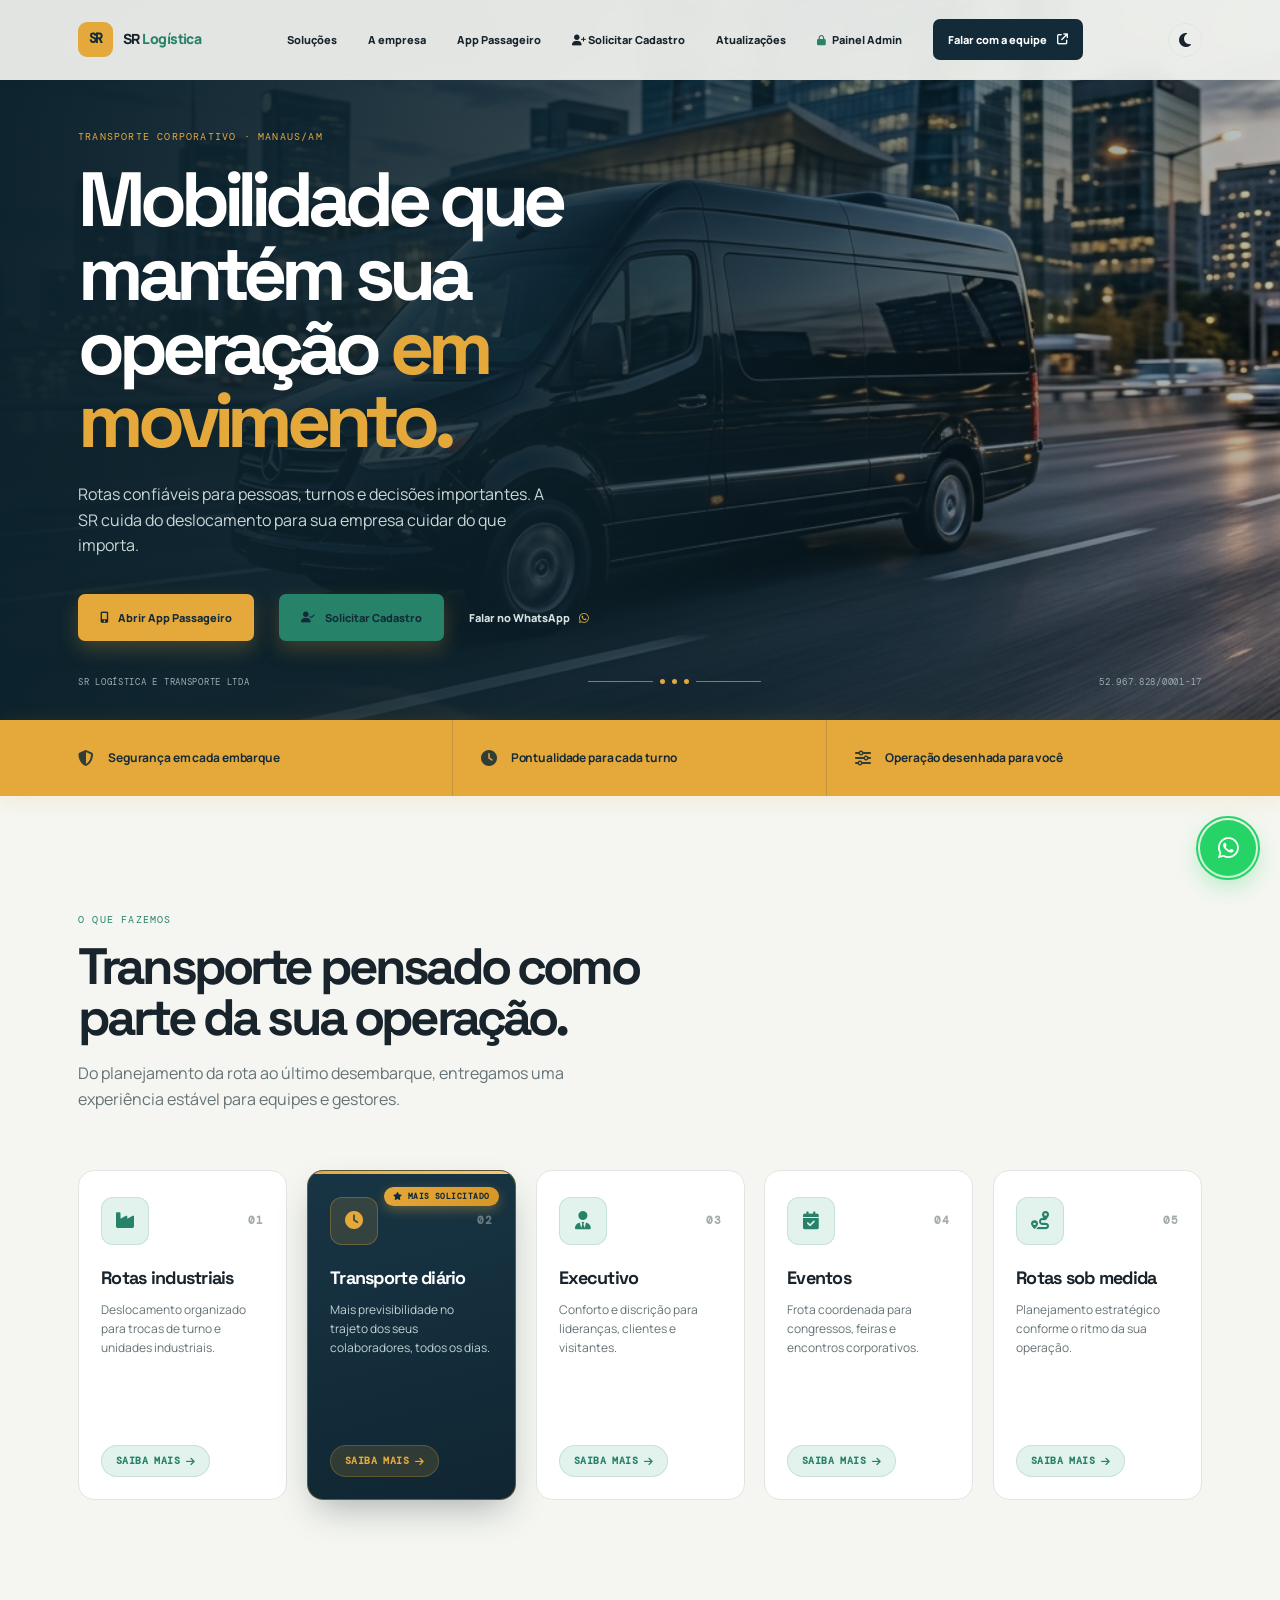
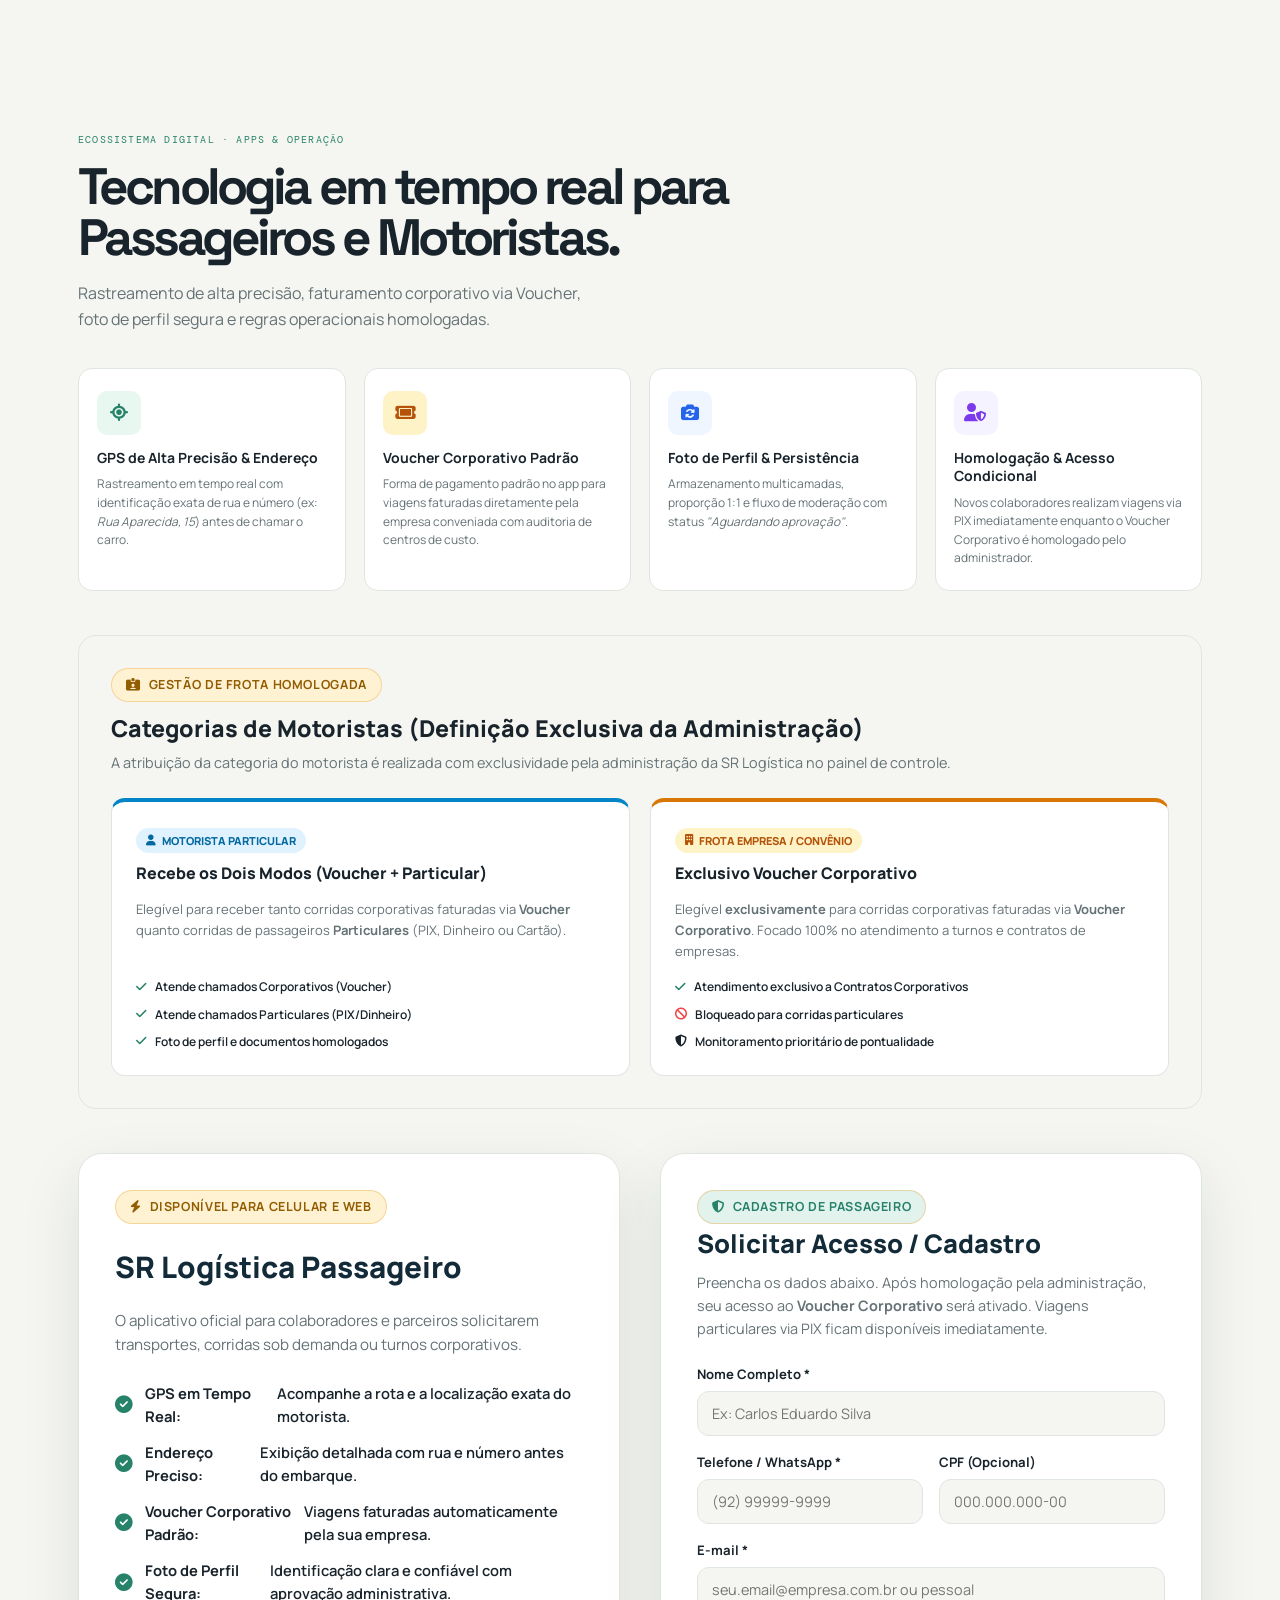
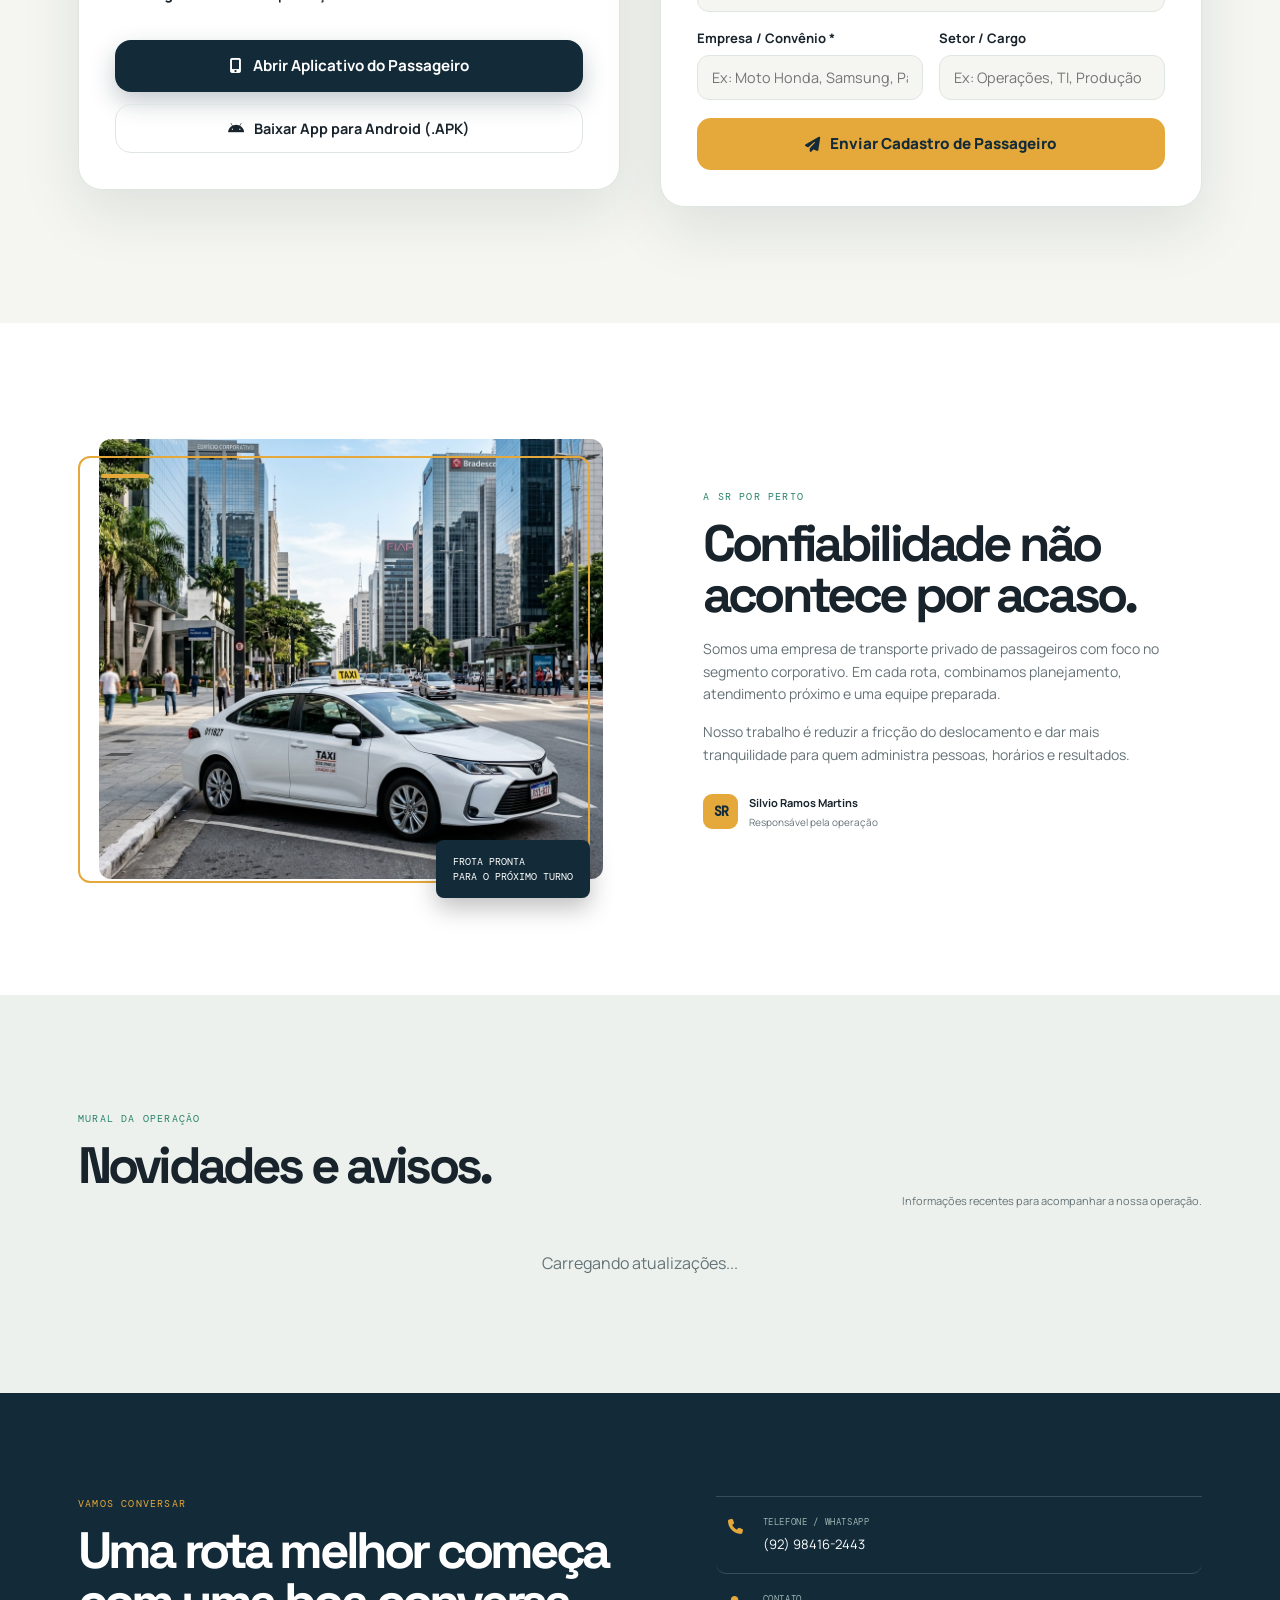
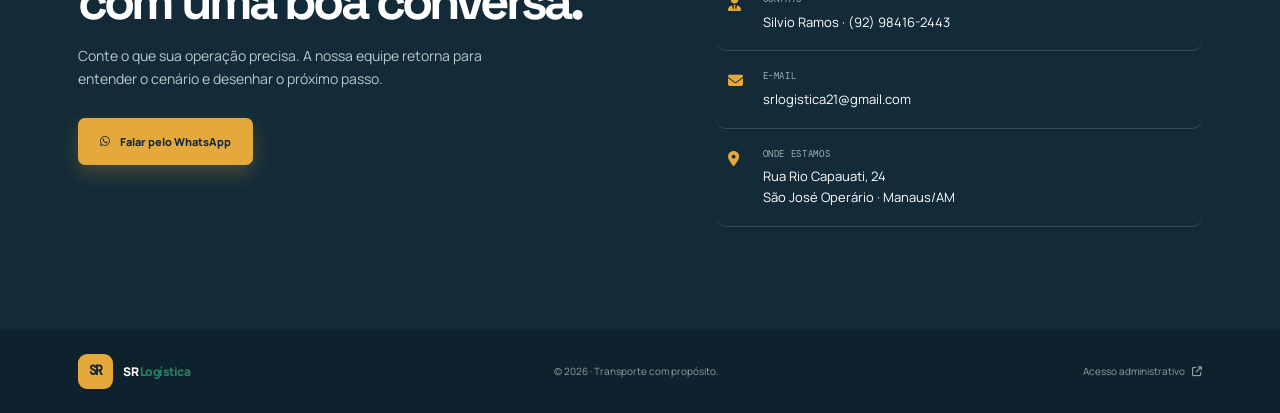
==== commit 25bdbcf8: "feat: atualizacao de categorias de motoristas, aprovacao de fotos e regras de voucher corporativo" ====
--- a/index.html
+++ b/index.html
@@ -143,13 +143,73 @@
             </div>
         </section>
 
-        <!-- Seção App do Passageiro & Cadastro de Usuários -->
+        <!-- Seção App do Passageiro, Motoristas & Cadastro de Usuários -->
         <section id="app-passageiro" class="section app-section">
             <div class="container">
                 <div class="section-heading reveal">
-                    <span class="eyebrow">Aplicativo Oficial</span>
-                    <h2>Mobilidade na palma da sua mão.</h2>
-                    <p>Solicite viagens em tempo real, acompanhe o motorista no mapa de Manaus e viaje com total segurança.</p>
+                    <span class="eyebrow">Ecossistema Digital · Apps & Operação</span>
+                    <h2>Tecnologia em tempo real para Passageiros e Motoristas.</h2>
+                    <p>Rastreamento de alta precisão, faturamento corporativo via Voucher, foto de perfil segura e regras operacionais homologadas.</p>
+                </div>
+
+                <!-- Pilares de Tecnologia e Novidades dos Apps -->
+                <div class="app-pillars-grid reveal">
+                    <div class="pillar-card">
+                        <div class="pillar-icon" style="background:#e8f7f0; color:#268269;"><i class="fas fa-location-crosshairs"></i></div>
+                        <h4>GPS de Alta Precisão & Endereço</h4>
+                        <p>Rastreamento em tempo real com identificação exata de rua e número (ex: <em>Rua Aparecida, 15</em>) antes de chamar o carro.</p>
+                    </div>
+                    <div class="pillar-card">
+                        <div class="pillar-icon" style="background:#fef3c7; color:#b45309;"><i class="fas fa-ticket"></i></div>
+                        <h4>Voucher Corporativo Padrão</h4>
+                        <p>Forma de pagamento padrão no app para viagens faturadas diretamente pela empresa conveniada com auditoria de centros de custo.</p>
+                    </div>
+                    <div class="pillar-card">
+                        <div class="pillar-icon" style="background:#eff6ff; color:#2563eb;"><i class="fas fa-camera-rotate"></i></div>
+                        <h4>Foto de Perfil & Persistência</h4>
+                        <p>Armazenamento multicamadas, proporção 1:1 e fluxo de moderação com status <em>"Aguardando aprovação"</em>.</p>
+                    </div>
+                    <div class="pillar-card">
+                        <div class="pillar-icon" style="background:#f5f3ff; color:#7c3aed;"><i class="fas fa-user-shield"></i></div>
+                        <h4>Homologação & Acesso Condicional</h4>
+                        <p>Novos colaboradores realizam viagens via PIX imediatamente enquanto o Voucher Corporativo é homologado pelo administrador.</p>
+                    </div>
+                </div>
+
+                <!-- Comparativo de Categorias de Motoristas -->
+                <div class="driver-categories-showcase reveal" style="margin-top:30px; margin-bottom:44px;">
+                    <div class="categories-showcase-header">
+                        <span class="app-badge-tag"><i class="fas fa-id-card-clip"></i> Gestão de Frota Homologada</span>
+                        <h3>Categorias de Motoristas (Definição Exclusiva da Administração)</h3>
+                        <p>A atribuição da categoria do motorista é realizada com exclusividade pela administração da SR Logística no painel de controle.</p>
+                    </div>
+                    <div class="categories-grid">
+                        <div class="category-card particular">
+                            <div class="category-header">
+                                <div class="category-badge"><i class="fas fa-user"></i> Motorista Particular</div>
+                                <h4>Recebe os Dois Modos (Voucher + Particular)</h4>
+                            </div>
+                            <p>Elegível para receber tanto corridas corporativas faturadas via <strong>Voucher</strong> quanto corridas de passageiros <strong>Particulares</strong> (PIX, Dinheiro ou Cartão).</p>
+                            <ul class="category-checklist">
+                                <li><i class="fas fa-check"></i> Atende chamados Corporativos (Voucher)</li>
+                                <li><i class="fas fa-check"></i> Atende chamados Particulares (PIX/Dinheiro)</li>
+                                <li><i class="fas fa-check"></i> Foto de perfil e documentos homologados</li>
+                            </ul>
+                        </div>
+
+                        <div class="category-card empresa">
+                            <div class="category-header">
+                                <div class="category-badge"><i class="fas fa-building"></i> Frota Empresa / Convênio</div>
+                                <h4>Exclusivo Voucher Corporativo</h4>
+                            </div>
+                            <p>Elegível <strong>exclusivamente</strong> para corridas corporativas faturadas via <strong>Voucher Corporativo</strong>. Focado 100% no atendimento a turnos e contratos de empresas.</p>
+                            <ul class="category-checklist">
+                                <li><i class="fas fa-check"></i> Atendimento exclusivo a Contratos Corporativos</li>
+                                <li><i class="fas fa-ban" style="color:#ef4444;"></i> Bloqueado para corridas particulares</li>
+                                <li><i class="fas fa-shield-halved"></i> Monitoramento prioritário de pontualidade</li>
+                            </ul>
+                        </div>
+                    </div>
                 </div>
 
                 <div class="app-grid">
@@ -160,10 +220,10 @@
                         <p>O aplicativo oficial para colaboradores e parceiros solicitarem transportes, corridas sob demanda ou turnos corporativos.</p>
                         
                         <ul class="app-features-list">
-                            <li><i class="fas fa-circle-check"></i> <strong>GPS em Tempo Real:</strong> Acompanhe a chegada do seu motorista.</li>
-                            <li><i class="fas fa-circle-check"></i> <strong>Frota Homologada:</strong> Motoristas profissionais selecionados.</li>
-                            <li><i class="fas fa-circle-check"></i> <strong>Turnos & Agendamentos:</strong> Programe suas viagens com antecedência.</li>
-                            <li><i class="fas fa-circle-check"></i> <strong>Recibo & Histórico:</strong> Comprovantes detalhados de cada rota.</li>
+                            <li><i class="fas fa-circle-check"></i> <strong>GPS em Tempo Real:</strong> Acompanhe a rota e a localização exata do motorista.</li>
+                            <li><i class="fas fa-circle-check"></i> <strong>Endereço Preciso:</strong> Exibição detalhada com rua e número antes do embarque.</li>
+                            <li><i class="fas fa-circle-check"></i> <strong>Voucher Corporativo Padrão:</strong> Viagens faturadas automaticamente pela sua empresa.</li>
+                            <li><i class="fas fa-circle-check"></i> <strong>Foto de Perfil Segura:</strong> Identificação clara e confiável com aprovação administrativa.</li>
                         </ul>
 
                         <div class="app-buttons-group">
@@ -181,7 +241,7 @@
                         <div class="pass-form-header">
                             <span class="app-badge-tag" style="background:var(--green-soft); color:var(--green);"><i class="fas fa-shield-halved"></i> Cadastro de Passageiro</span>
                             <h3>Solicitar Acesso / Cadastro</h3>
-                            <p>Preencha os dados abaixo para envio direto ao Centro de Operações da SR Logística.</p>
+                            <p>Preencha os dados abaixo. Após homologação pela administração, seu acesso ao <strong>Voucher Corporativo</strong> será ativado. Viagens particulares via PIX ficam disponíveis imediatamente.</p>
                         </div>
 
                         <form id="passenger-register-form">
--- a/style.css
+++ b/style.css
@@ -1887,6 +1887,187 @@
   color: var(--green);
 }
 
+/* App Feature Pillars */
+.app-pillars-grid {
+  display: grid;
+  grid-template-columns: repeat(4, 1fr);
+  gap: 18px;
+  margin: 36px 0 44px;
+}
+
+.pillar-card {
+  background: var(--white);
+  border: 1px solid var(--line);
+  border-radius: 14px;
+  padding: 22px 18px;
+  transition: transform 0.3s var(--ease), box-shadow 0.3s var(--ease);
+}
+
+.pillar-card:hover {
+  transform: translateY(-4px);
+  box-shadow: 0 12px 28px -8px rgba(0, 0, 0, 0.08);
+}
+
+.pillar-icon {
+  width: 44px;
+  height: 44px;
+  border-radius: 10px;
+  display: flex;
+  align-items: center;
+  justify-content: center;
+  font-size: 18px;
+  margin-bottom: 14px;
+}
+
+.pillar-card h4 {
+  font-size: 14px;
+  font-weight: 700;
+  color: var(--ink);
+  margin-bottom: 8px;
+  line-height: 1.3;
+}
+
+.pillar-card p {
+  font-size: 12px;
+  color: var(--muted);
+  line-height: 1.55;
+  margin: 0;
+}
+
+/* Driver Categories Showcase */
+.driver-categories-showcase {
+  background: var(--paper);
+  border: 1px solid var(--line);
+  border-radius: 18px;
+  padding: 32px;
+}
+
+.categories-showcase-header {
+  margin-bottom: 24px;
+}
+
+.categories-showcase-header h3 {
+  font-size: 1.45rem;
+  font-weight: 800;
+  color: var(--ink);
+  margin: 8px 0 4px;
+}
+
+.categories-showcase-header p {
+  font-size: 0.9rem;
+  color: var(--muted);
+  margin: 0;
+}
+
+.categories-grid {
+  display: grid;
+  grid-template-columns: 1fr 1fr;
+  gap: 20px;
+}
+
+.category-card {
+  background: var(--white);
+  border: 1px solid var(--line);
+  border-radius: 14px;
+  padding: 24px;
+  display: flex;
+  flex-direction: column;
+  transition: transform 0.3s var(--ease), box-shadow 0.3s var(--ease);
+}
+
+.category-card:hover {
+  transform: translateY(-3px);
+  box-shadow: 0 10px 24px -6px rgba(0, 0, 0, 0.08);
+}
+
+.category-card.particular {
+  border-top: 4px solid #0284c7;
+}
+
+.category-card.empresa {
+  border-top: 4px solid #d97706;
+}
+
+.category-header {
+  margin-bottom: 12px;
+}
+
+.category-badge {
+  display: inline-flex;
+  align-items: center;
+  gap: 6px;
+  font-size: 11px;
+  font-weight: 800;
+  padding: 4px 10px;
+  border-radius: 20px;
+  text-transform: uppercase;
+  margin-bottom: 8px;
+}
+
+.category-card.particular .category-badge {
+  background: #e0f2fe;
+  color: #0369a1;
+}
+
+.category-card.empresa .category-badge {
+  background: #fef3c7;
+  color: #b45309;
+}
+
+.category-header h4 {
+  font-size: 16px;
+  font-weight: 800;
+  color: var(--ink);
+  margin: 0;
+}
+
+.category-card p {
+  font-size: 13px;
+  color: var(--muted);
+  line-height: 1.6;
+  margin-bottom: 16px;
+}
+
+.category-checklist {
+  list-style: none;
+  padding: 0;
+  margin: auto 0 0 0;
+  display: flex;
+  flex-direction: column;
+  gap: 8px;
+}
+
+.category-checklist li {
+  font-size: 12px;
+  color: var(--ink);
+  display: flex;
+  align-items: center;
+  gap: 8px;
+  font-weight: 600;
+}
+
+.category-checklist li i.fa-check {
+  color: var(--green);
+}
+
+@media (max-width: 960px) {
+  .app-pillars-grid {
+    grid-template-columns: 1fr 1fr;
+  }
+  .categories-grid {
+    grid-template-columns: 1fr;
+  }
+}
+
+@media (max-width: 600px) {
+  .app-pillars-grid {
+    grid-template-columns: 1fr;
+  }
+  .driver-categories-showcase {
+    padding: 20px 16px;
+  }
+}
+
 @media (prefers-reduced-motion: reduce) {
   html {
     scroll-behavior: auto;
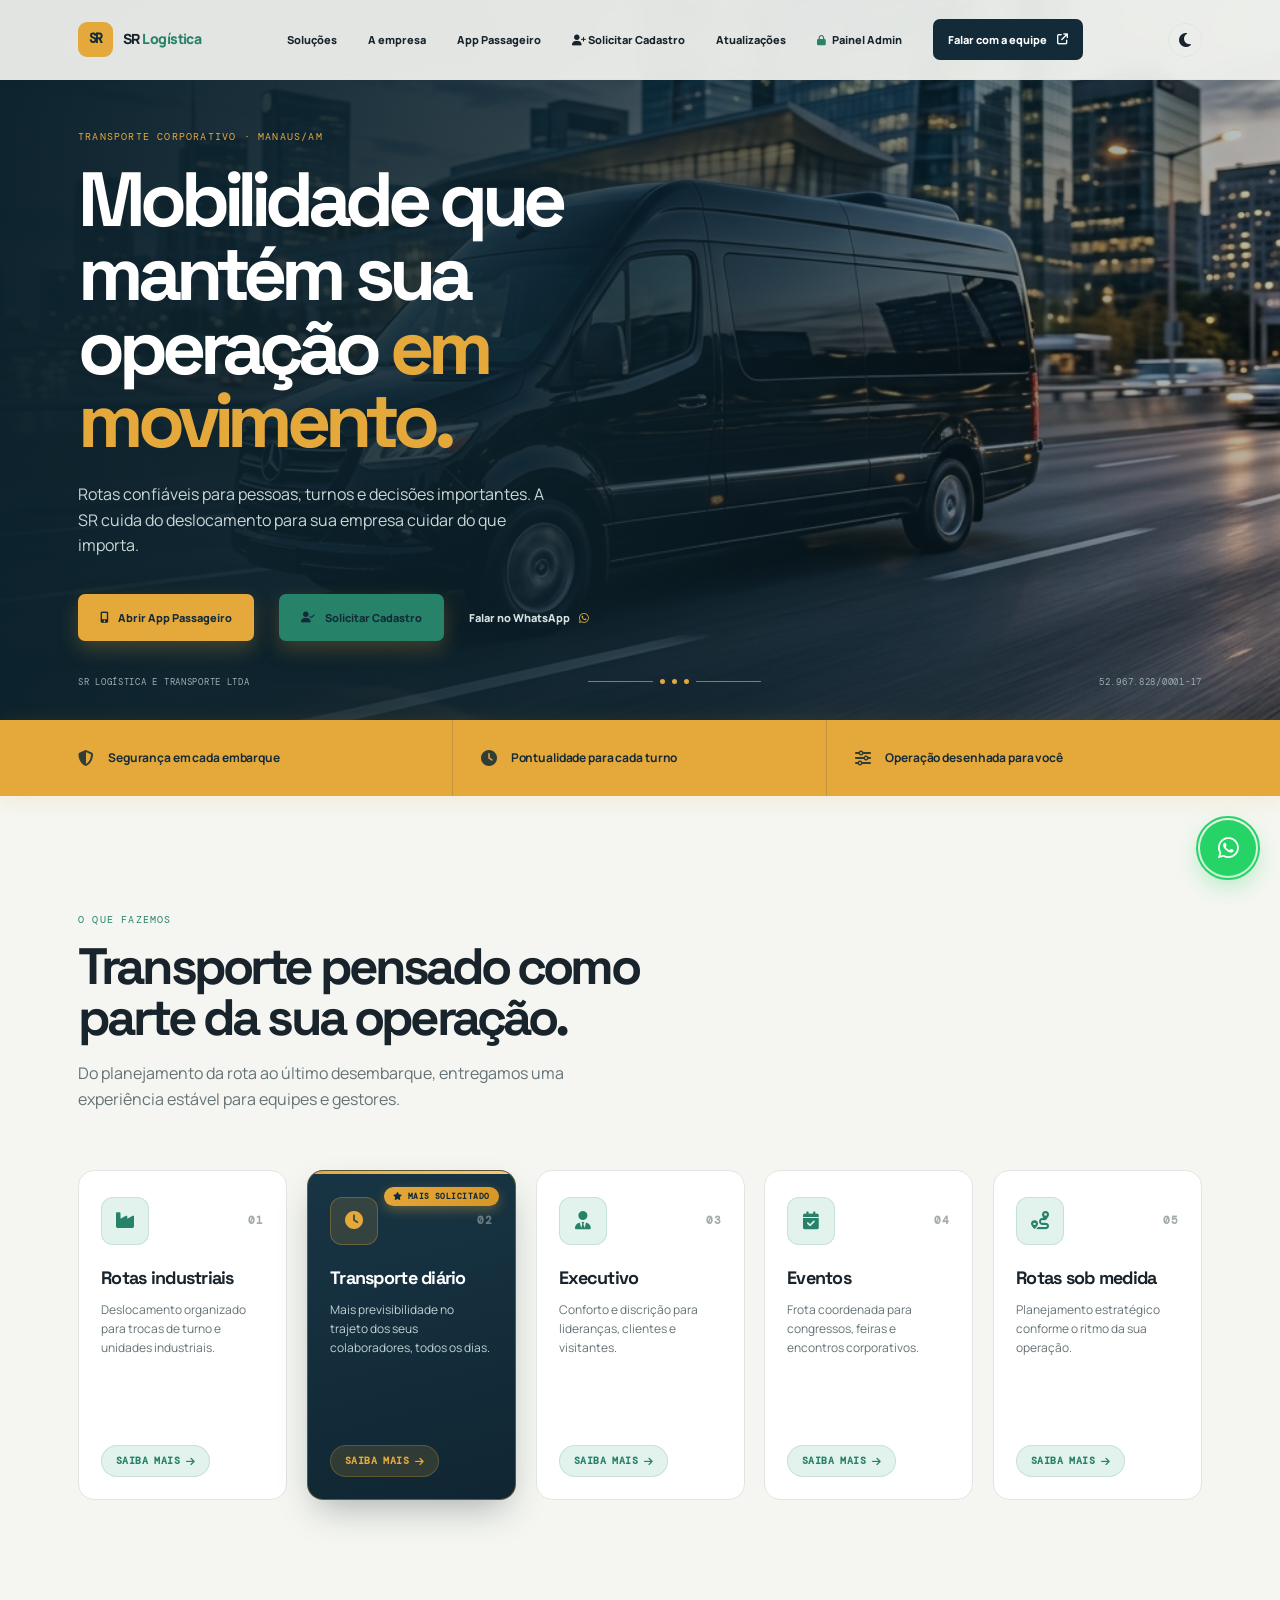
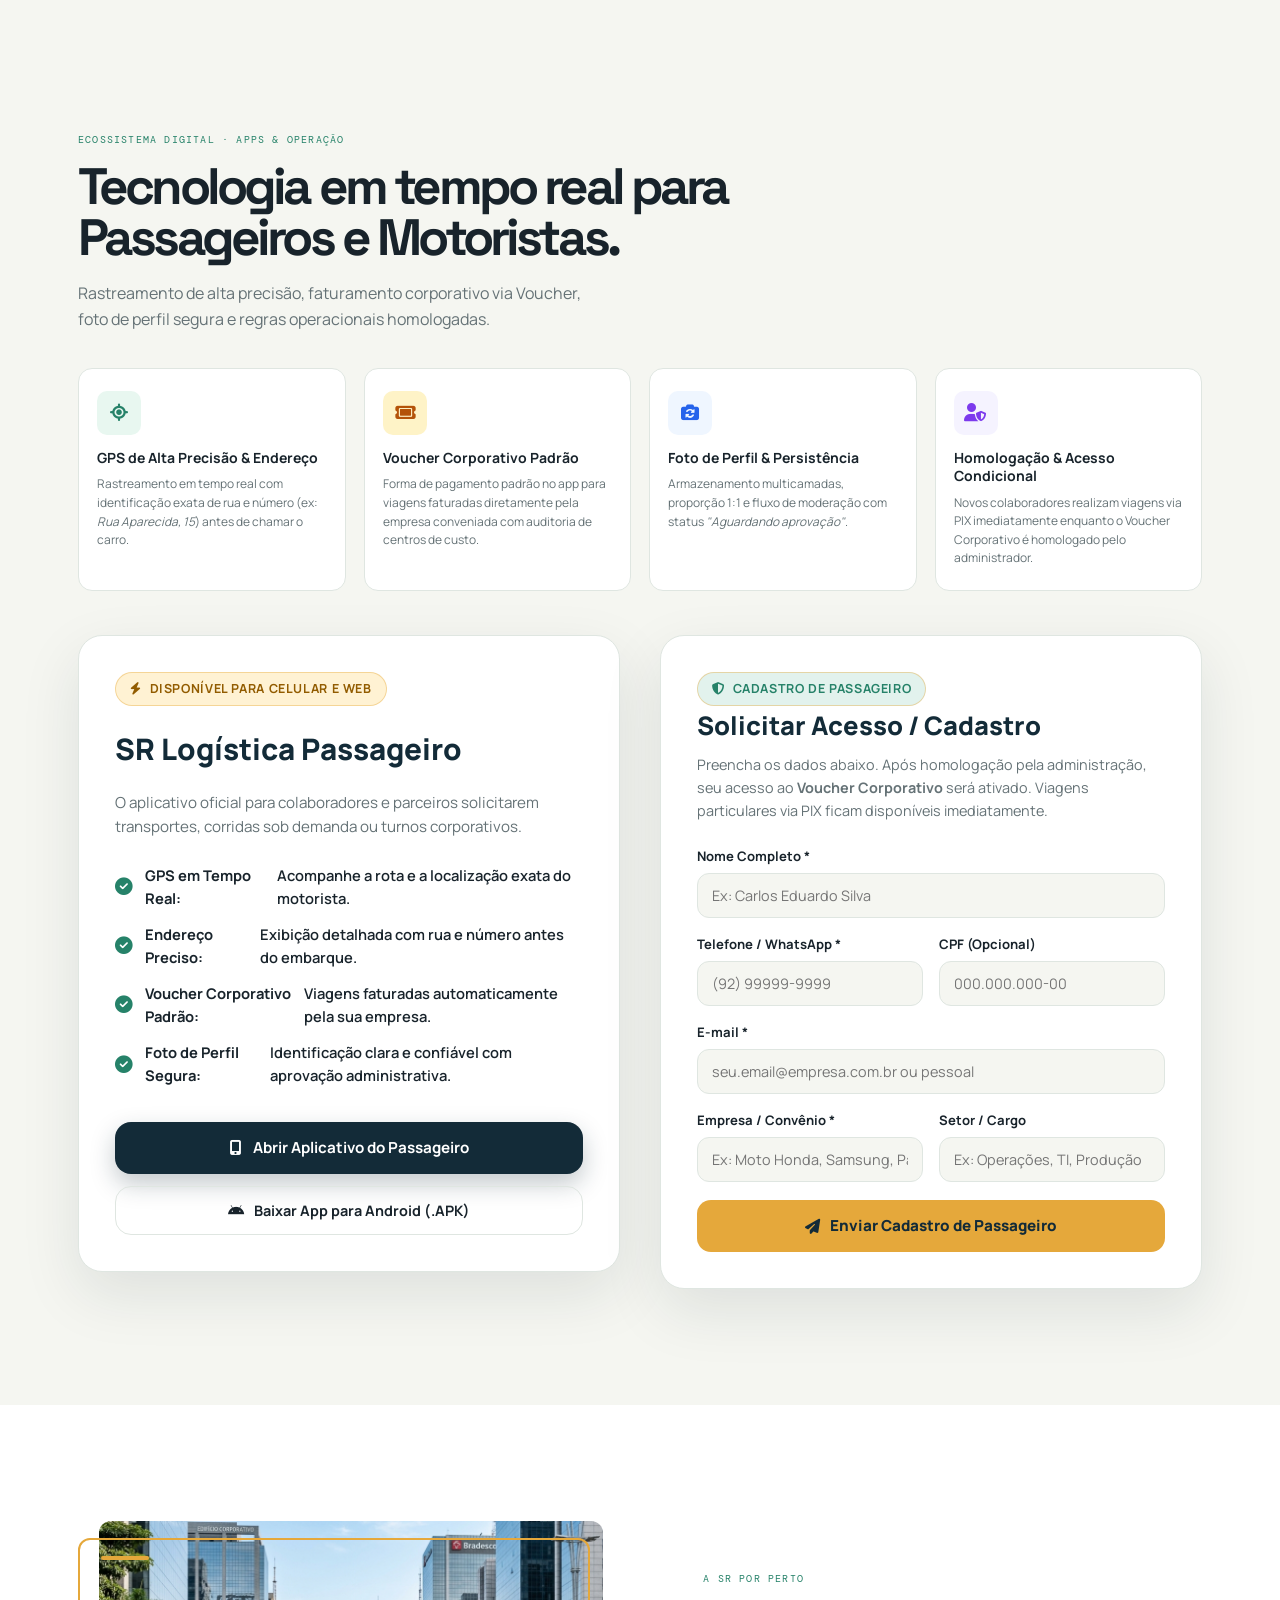
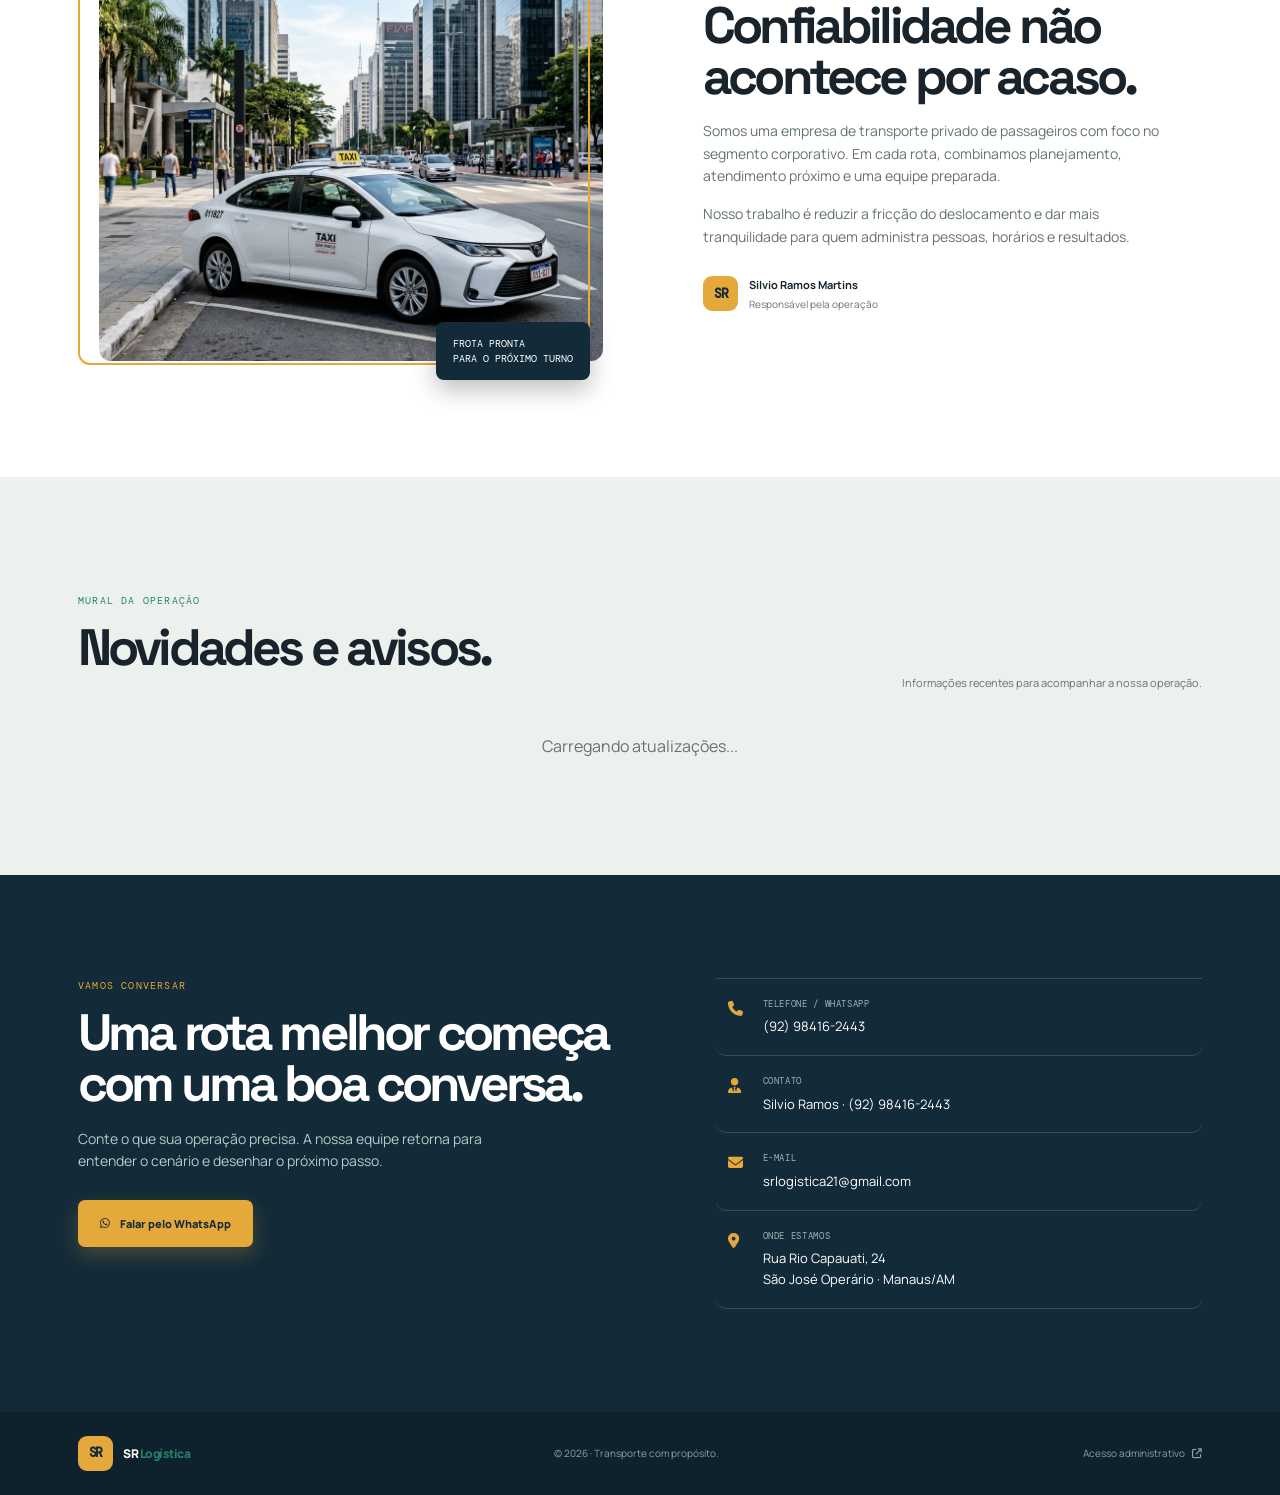
==== commit 0b78e480: "Remover secao de categorias de motoristas do site principal" ====
--- a/index.html
+++ b/index.html
@@ -176,42 +176,6 @@
                     </div>
                 </div>
 
-                <!-- Comparativo de Categorias de Motoristas -->
-                <div class="driver-categories-showcase reveal" style="margin-top:30px; margin-bottom:44px;">
-                    <div class="categories-showcase-header">
-                        <span class="app-badge-tag"><i class="fas fa-id-card-clip"></i> Gestão de Frota Homologada</span>
-                        <h3>Categorias de Motoristas (Definição Exclusiva da Administração)</h3>
-                        <p>A atribuição da categoria do motorista é realizada com exclusividade pela administração da SR Logística no painel de controle.</p>
-                    </div>
-                    <div class="categories-grid">
-                        <div class="category-card particular">
-                            <div class="category-header">
-                                <div class="category-badge"><i class="fas fa-user"></i> Motorista Particular</div>
-                                <h4>Recebe os Dois Modos (Voucher + Particular)</h4>
-                            </div>
-                            <p>Elegível para receber tanto corridas corporativas faturadas via <strong>Voucher</strong> quanto corridas de passageiros <strong>Particulares</strong> (PIX, Dinheiro ou Cartão).</p>
-                            <ul class="category-checklist">
-                                <li><i class="fas fa-check"></i> Atende chamados Corporativos (Voucher)</li>
-                                <li><i class="fas fa-check"></i> Atende chamados Particulares (PIX/Dinheiro)</li>
-                                <li><i class="fas fa-check"></i> Foto de perfil e documentos homologados</li>
-                            </ul>
-                        </div>
-
-                        <div class="category-card empresa">
-                            <div class="category-header">
-                                <div class="category-badge"><i class="fas fa-building"></i> Frota Empresa / Convênio</div>
-                                <h4>Exclusivo Voucher Corporativo</h4>
-                            </div>
-                            <p>Elegível <strong>exclusivamente</strong> para corridas corporativas faturadas via <strong>Voucher Corporativo</strong>. Focado 100% no atendimento a turnos e contratos de empresas.</p>
-                            <ul class="category-checklist">
-                                <li><i class="fas fa-check"></i> Atendimento exclusivo a Contratos Corporativos</li>
-                                <li><i class="fas fa-ban" style="color:#ef4444;"></i> Bloqueado para corridas particulares</li>
-                                <li><i class="fas fa-shield-halved"></i> Monitoramento prioritário de pontualidade</li>
-                            </ul>
-                        </div>
-                    </div>
-                </div>
-
                 <div class="app-grid">
                     <!-- Card de Informações e Download -->
                     <div class="app-info-card reveal">
--- a/style.css
+++ b/style.css
@@ -1934,137 +1934,15 @@
   margin: 0;
 }
 
-/* Driver Categories Showcase */
-.driver-categories-showcase {
-  background: var(--paper);
-  border: 1px solid var(--line);
-  border-radius: 18px;
-  padding: 32px;
-}
-
-.categories-showcase-header {
-  margin-bottom: 24px;
-}
-
-.categories-showcase-header h3 {
-  font-size: 1.45rem;
-  font-weight: 800;
-  color: var(--ink);
-  margin: 8px 0 4px;
-}
-
-.categories-showcase-header p {
-  font-size: 0.9rem;
-  color: var(--muted);
-  margin: 0;
-}
-
-.categories-grid {
-  display: grid;
-  grid-template-columns: 1fr 1fr;
-  gap: 20px;
-}
-
-.category-card {
-  background: var(--white);
-  border: 1px solid var(--line);
-  border-radius: 14px;
-  padding: 24px;
-  display: flex;
-  flex-direction: column;
-  transition: transform 0.3s var(--ease), box-shadow 0.3s var(--ease);
-}
-
-.category-card:hover {
-  transform: translateY(-3px);
-  box-shadow: 0 10px 24px -6px rgba(0, 0, 0, 0.08);
-}
-
-.category-card.particular {
-  border-top: 4px solid #0284c7;
-}
-
-.category-card.empresa {
-  border-top: 4px solid #d97706;
-}
-
-.category-header {
-  margin-bottom: 12px;
-}
-
-.category-badge {
-  display: inline-flex;
-  align-items: center;
-  gap: 6px;
-  font-size: 11px;
-  font-weight: 800;
-  padding: 4px 10px;
-  border-radius: 20px;
-  text-transform: uppercase;
-  margin-bottom: 8px;
-}
-
-.category-card.particular .category-badge {
-  background: #e0f2fe;
-  color: #0369a1;
-}
-
-.category-card.empresa .category-badge {
-  background: #fef3c7;
-  color: #b45309;
-}
-
-.category-header h4 {
-  font-size: 16px;
-  font-weight: 800;
-  color: var(--ink);
-  margin: 0;
-}
-
-.category-card p {
-  font-size: 13px;
-  color: var(--muted);
-  line-height: 1.6;
-  margin-bottom: 16px;
-}
-
-.category-checklist {
-  list-style: none;
-  padding: 0;
-  margin: auto 0 0 0;
-  display: flex;
-  flex-direction: column;
-  gap: 8px;
-}
-
-.category-checklist li {
-  font-size: 12px;
-  color: var(--ink);
-  display: flex;
-  align-items: center;
-  gap: 8px;
-  font-weight: 600;
-}
-
-.category-checklist li i.fa-check {
-  color: var(--green);
-}
-
 @media (max-width: 960px) {
   .app-pillars-grid {
     grid-template-columns: 1fr 1fr;
   }
-  .categories-grid {
-    grid-template-columns: 1fr;
-  }
 }
 
 @media (max-width: 600px) {
   .app-pillars-grid {
     grid-template-columns: 1fr;
-  }
-  .driver-categories-showcase {
-    padding: 20px 16px;
   }
 }
 
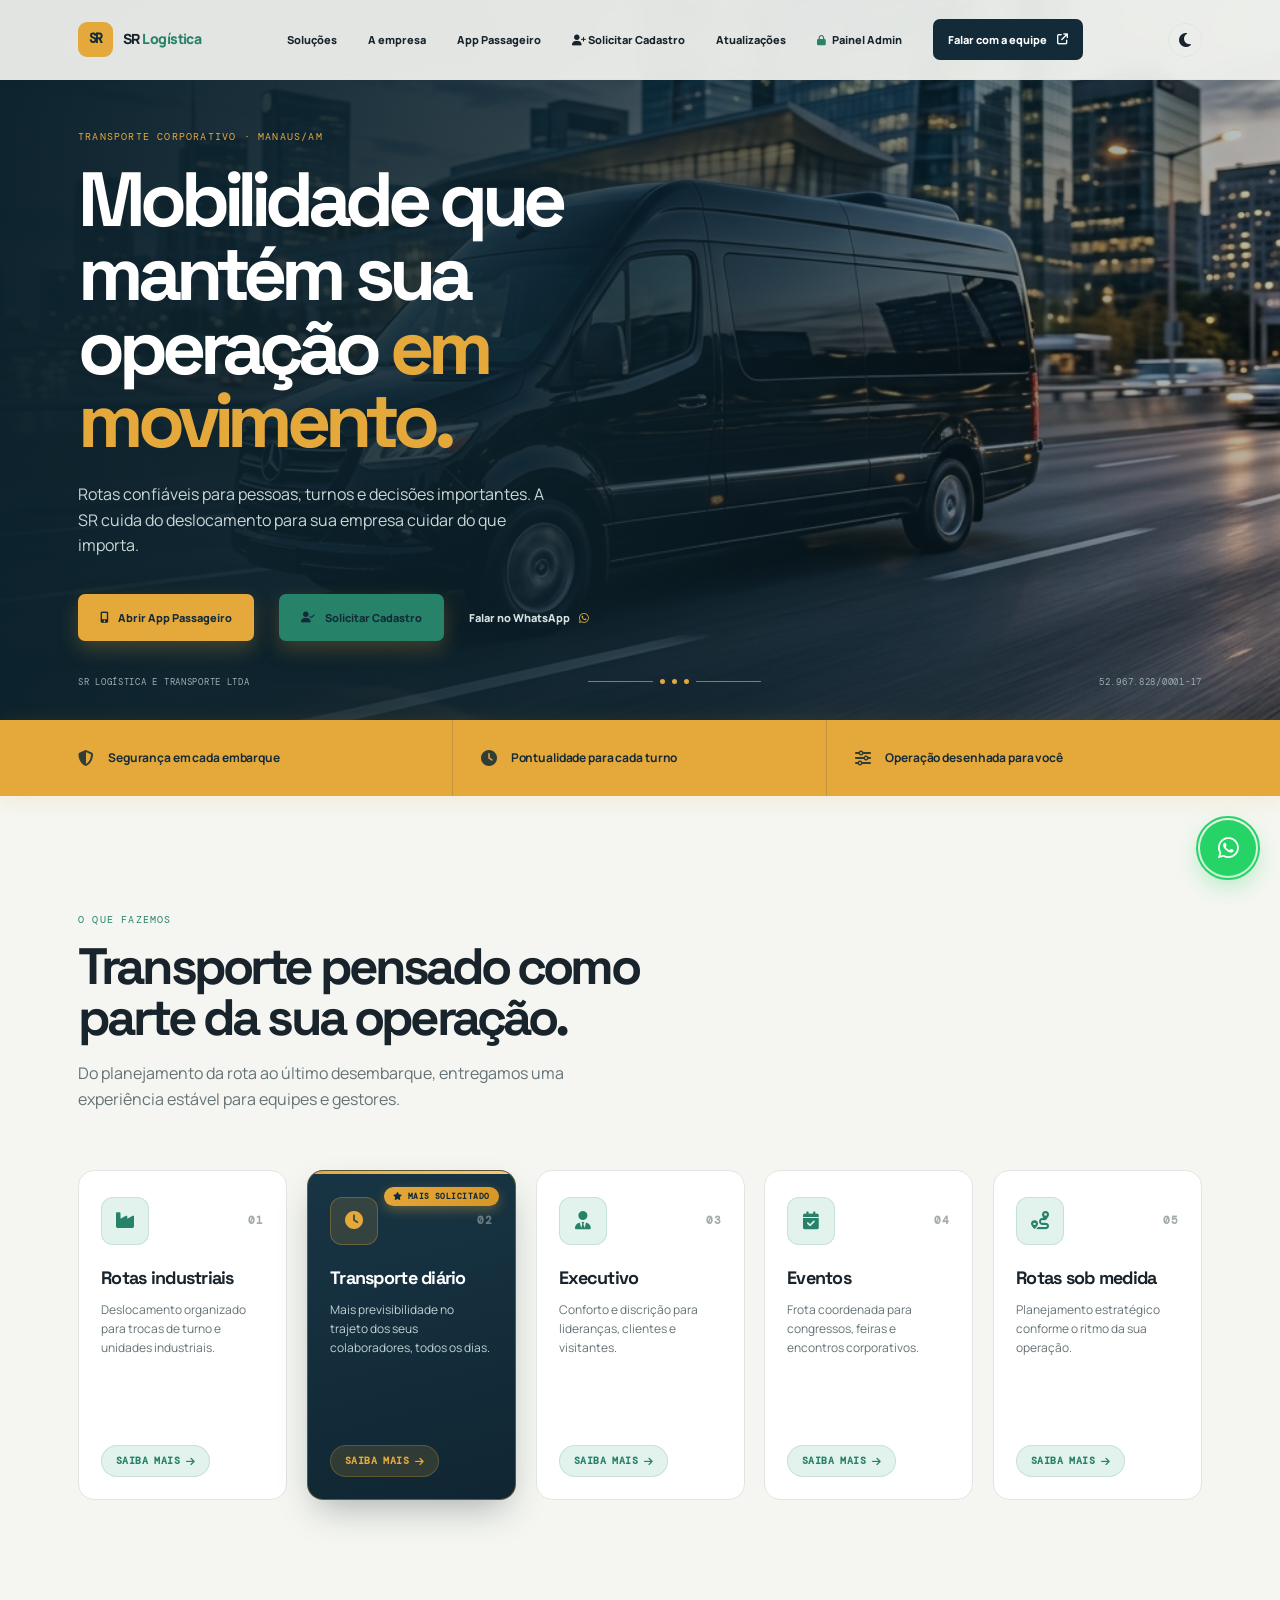
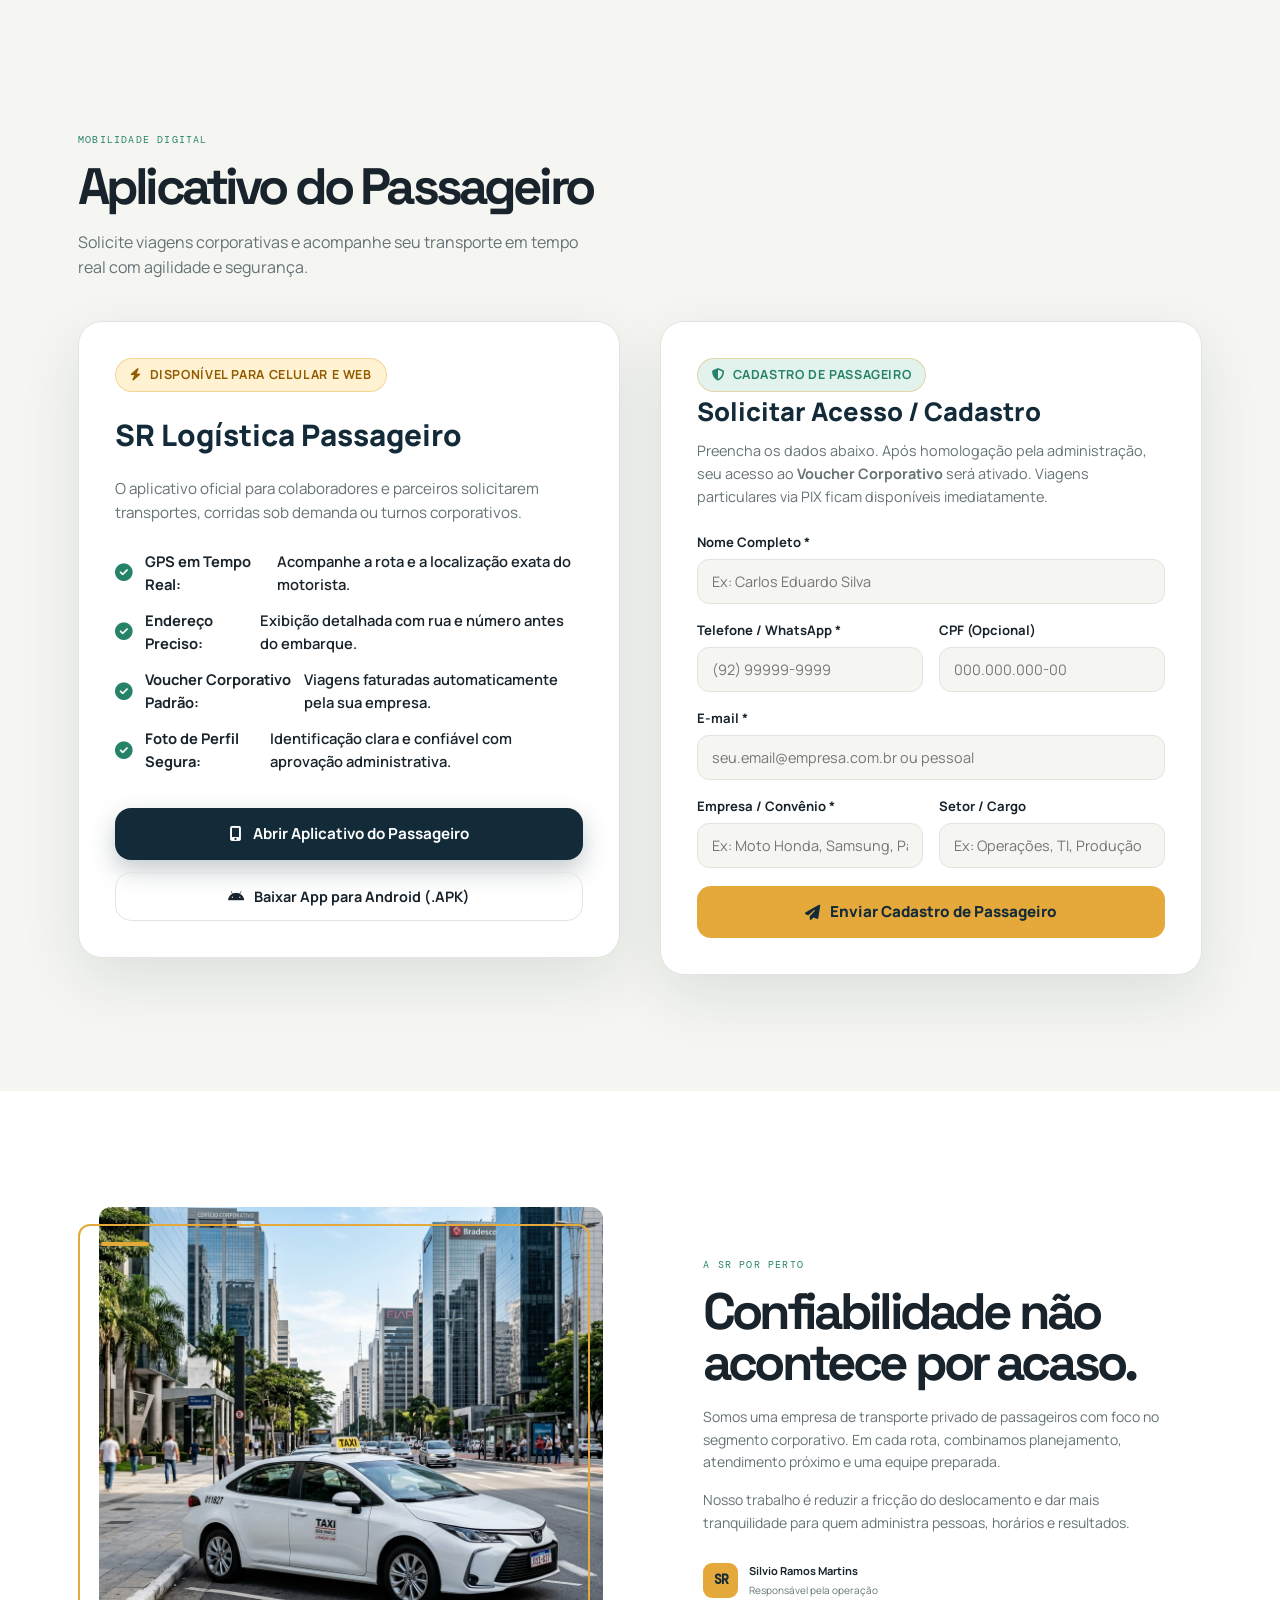
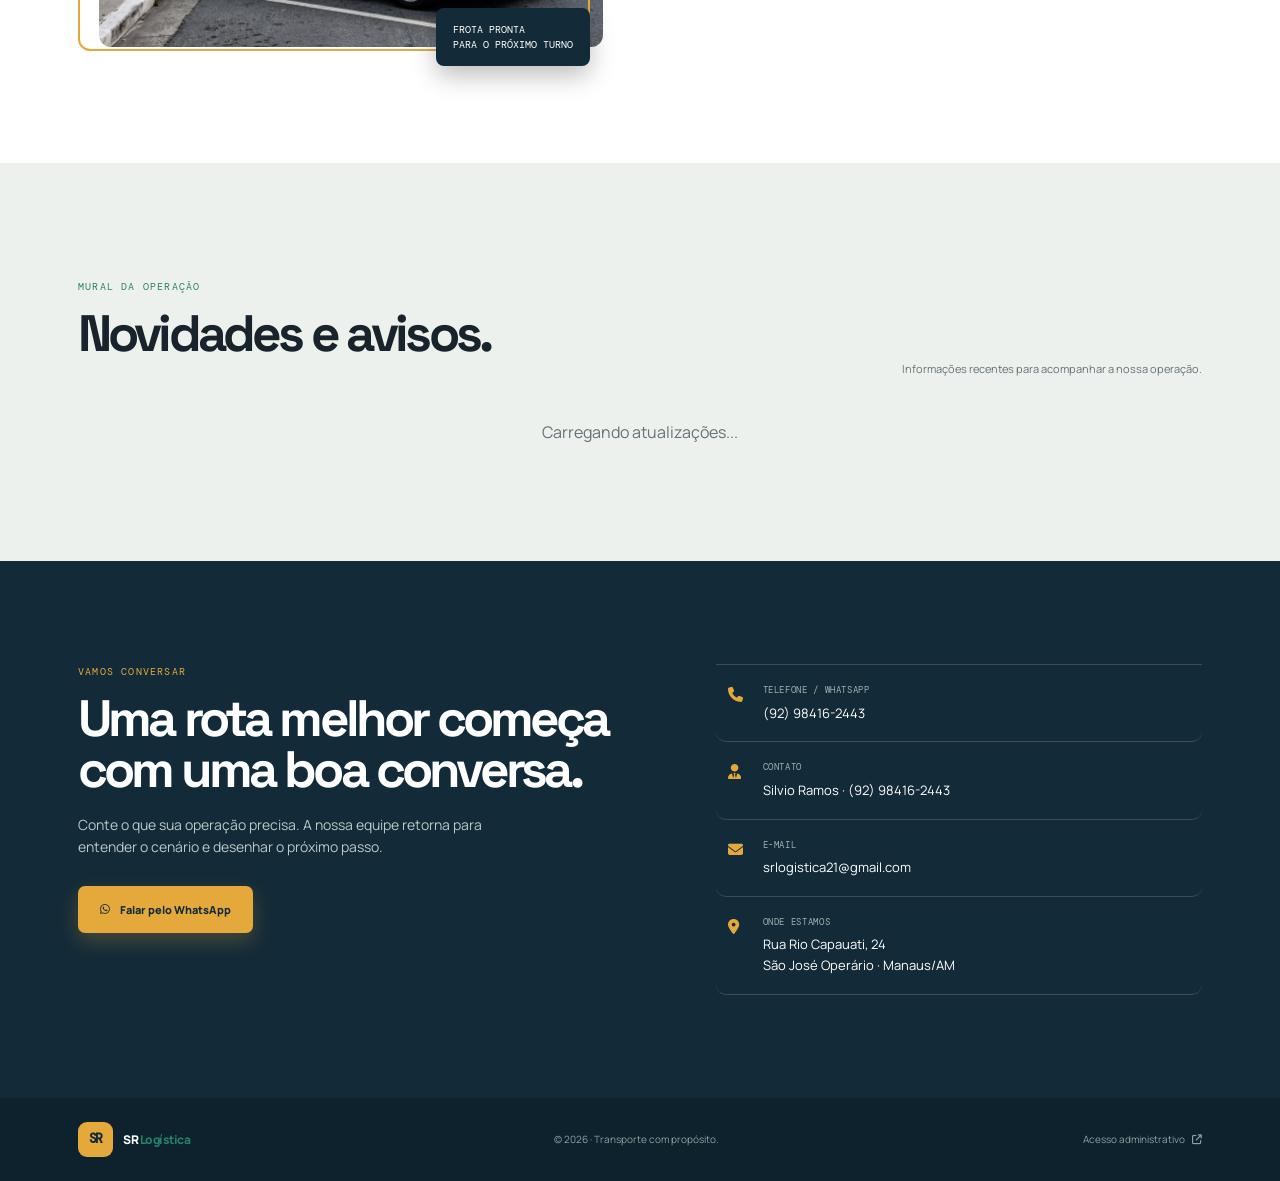
==== commit 5ad79253: "Remover cards de informacoes tecnicas internas do site principal" ====
--- a/index.html
+++ b/index.html
@@ -143,37 +143,13 @@
             </div>
         </section>
 
-        <!-- Seção App do Passageiro, Motoristas & Cadastro de Usuários -->
+        <!-- Seção App do Passageiro & Cadastro de Usuários -->
         <section id="app-passageiro" class="section app-section">
             <div class="container">
                 <div class="section-heading reveal">
-                    <span class="eyebrow">Ecossistema Digital · Apps & Operação</span>
-                    <h2>Tecnologia em tempo real para Passageiros e Motoristas.</h2>
-                    <p>Rastreamento de alta precisão, faturamento corporativo via Voucher, foto de perfil segura e regras operacionais homologadas.</p>
-                </div>
-
-                <!-- Pilares de Tecnologia e Novidades dos Apps -->
-                <div class="app-pillars-grid reveal">
-                    <div class="pillar-card">
-                        <div class="pillar-icon" style="background:#e8f7f0; color:#268269;"><i class="fas fa-location-crosshairs"></i></div>
-                        <h4>GPS de Alta Precisão & Endereço</h4>
-                        <p>Rastreamento em tempo real com identificação exata de rua e número (ex: <em>Rua Aparecida, 15</em>) antes de chamar o carro.</p>
-                    </div>
-                    <div class="pillar-card">
-                        <div class="pillar-icon" style="background:#fef3c7; color:#b45309;"><i class="fas fa-ticket"></i></div>
-                        <h4>Voucher Corporativo Padrão</h4>
-                        <p>Forma de pagamento padrão no app para viagens faturadas diretamente pela empresa conveniada com auditoria de centros de custo.</p>
-                    </div>
-                    <div class="pillar-card">
-                        <div class="pillar-icon" style="background:#eff6ff; color:#2563eb;"><i class="fas fa-camera-rotate"></i></div>
-                        <h4>Foto de Perfil & Persistência</h4>
-                        <p>Armazenamento multicamadas, proporção 1:1 e fluxo de moderação com status <em>"Aguardando aprovação"</em>.</p>
-                    </div>
-                    <div class="pillar-card">
-                        <div class="pillar-icon" style="background:#f5f3ff; color:#7c3aed;"><i class="fas fa-user-shield"></i></div>
-                        <h4>Homologação & Acesso Condicional</h4>
-                        <p>Novos colaboradores realizam viagens via PIX imediatamente enquanto o Voucher Corporativo é homologado pelo administrador.</p>
-                    </div>
+                    <span class="eyebrow">Mobilidade Digital</span>
+                    <h2>Aplicativo do Passageiro</h2>
+                    <p>Solicite viagens corporativas e acompanhe seu transporte em tempo real com agilidade e segurança.</p>
                 </div>
 
                 <div class="app-grid">
